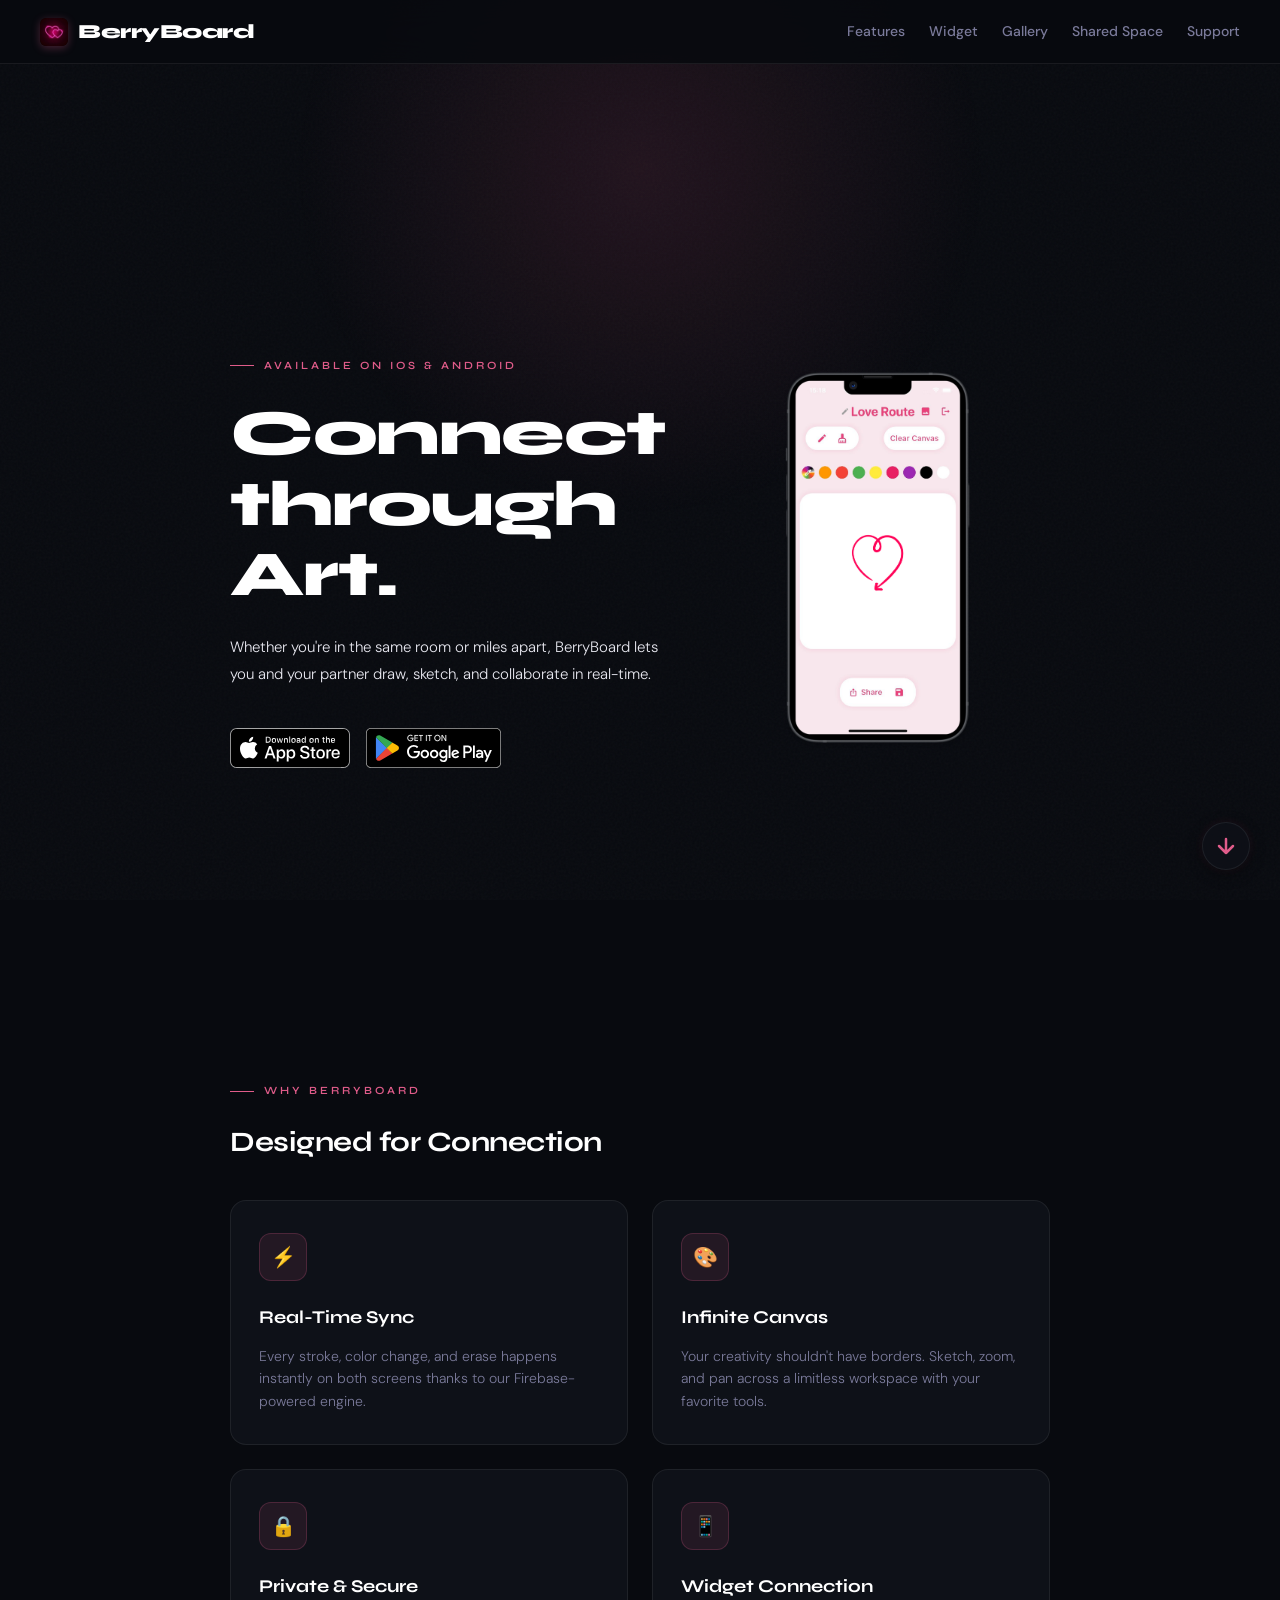
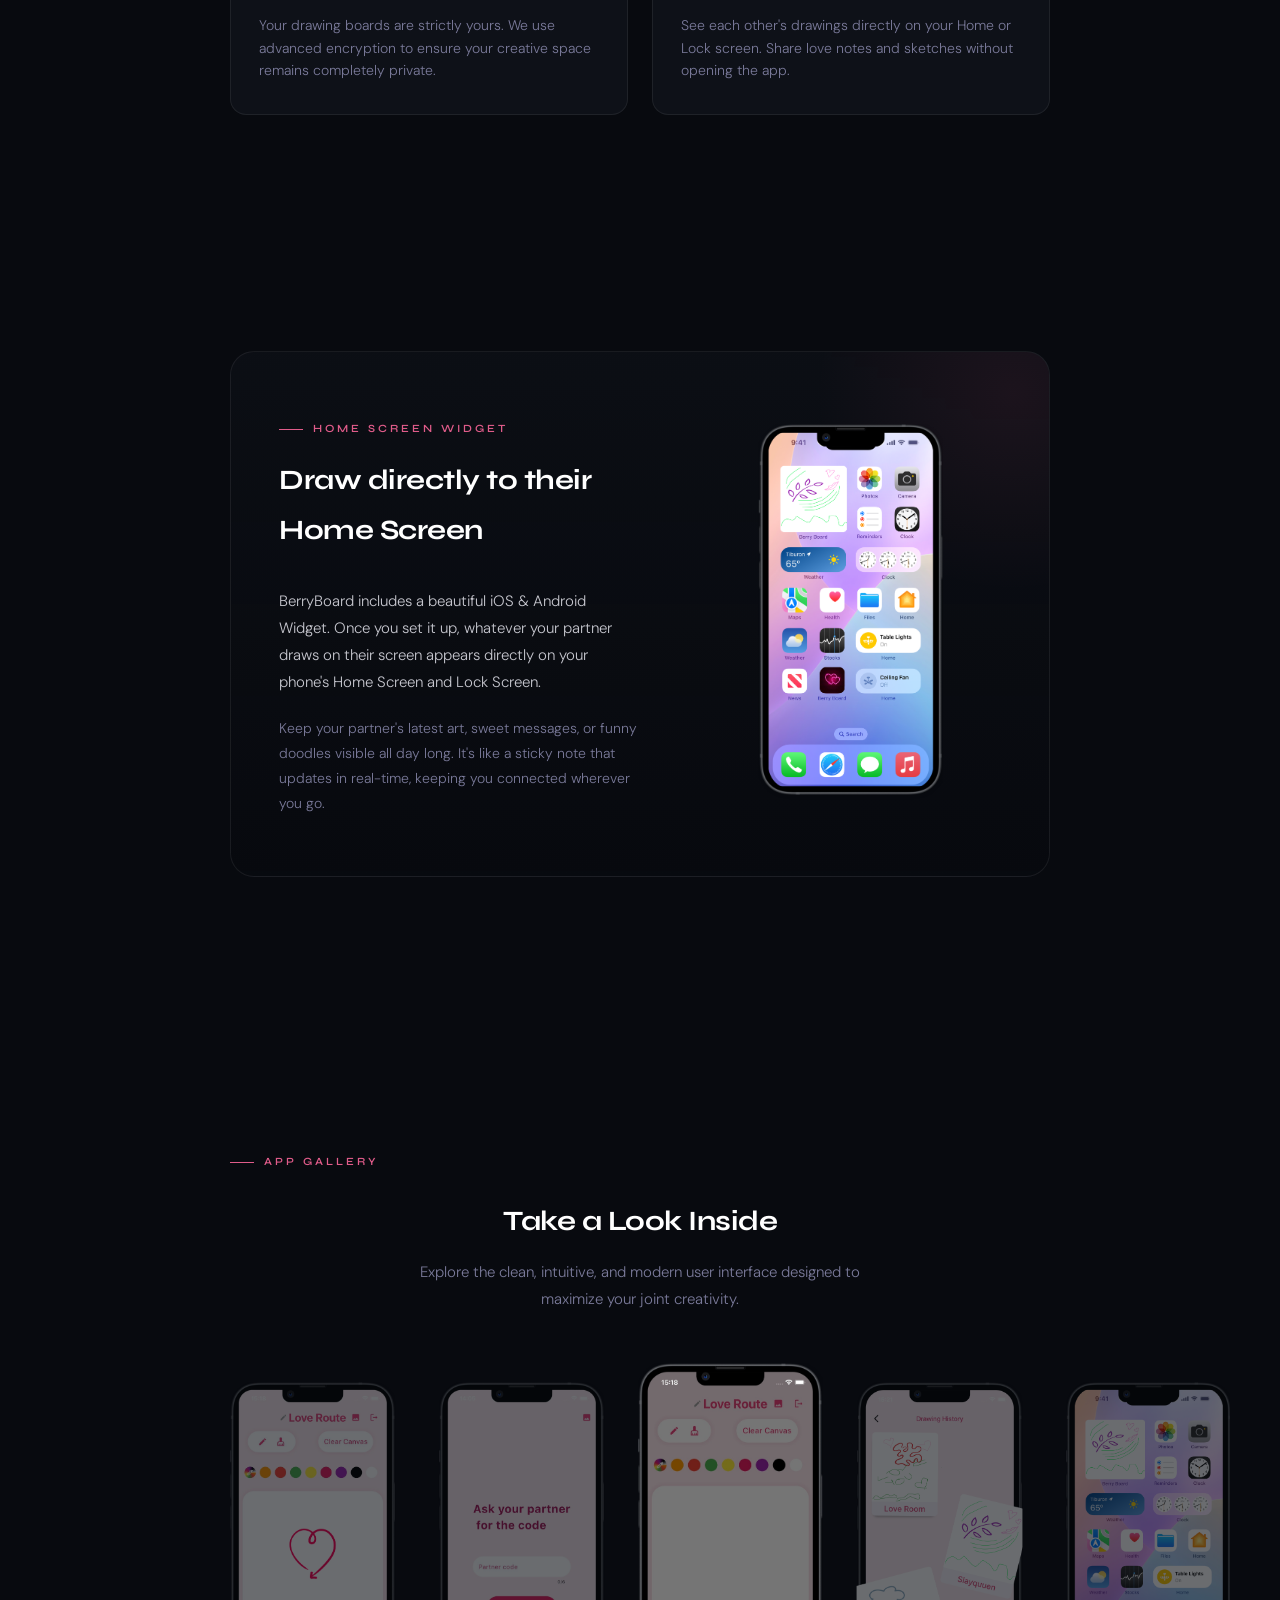
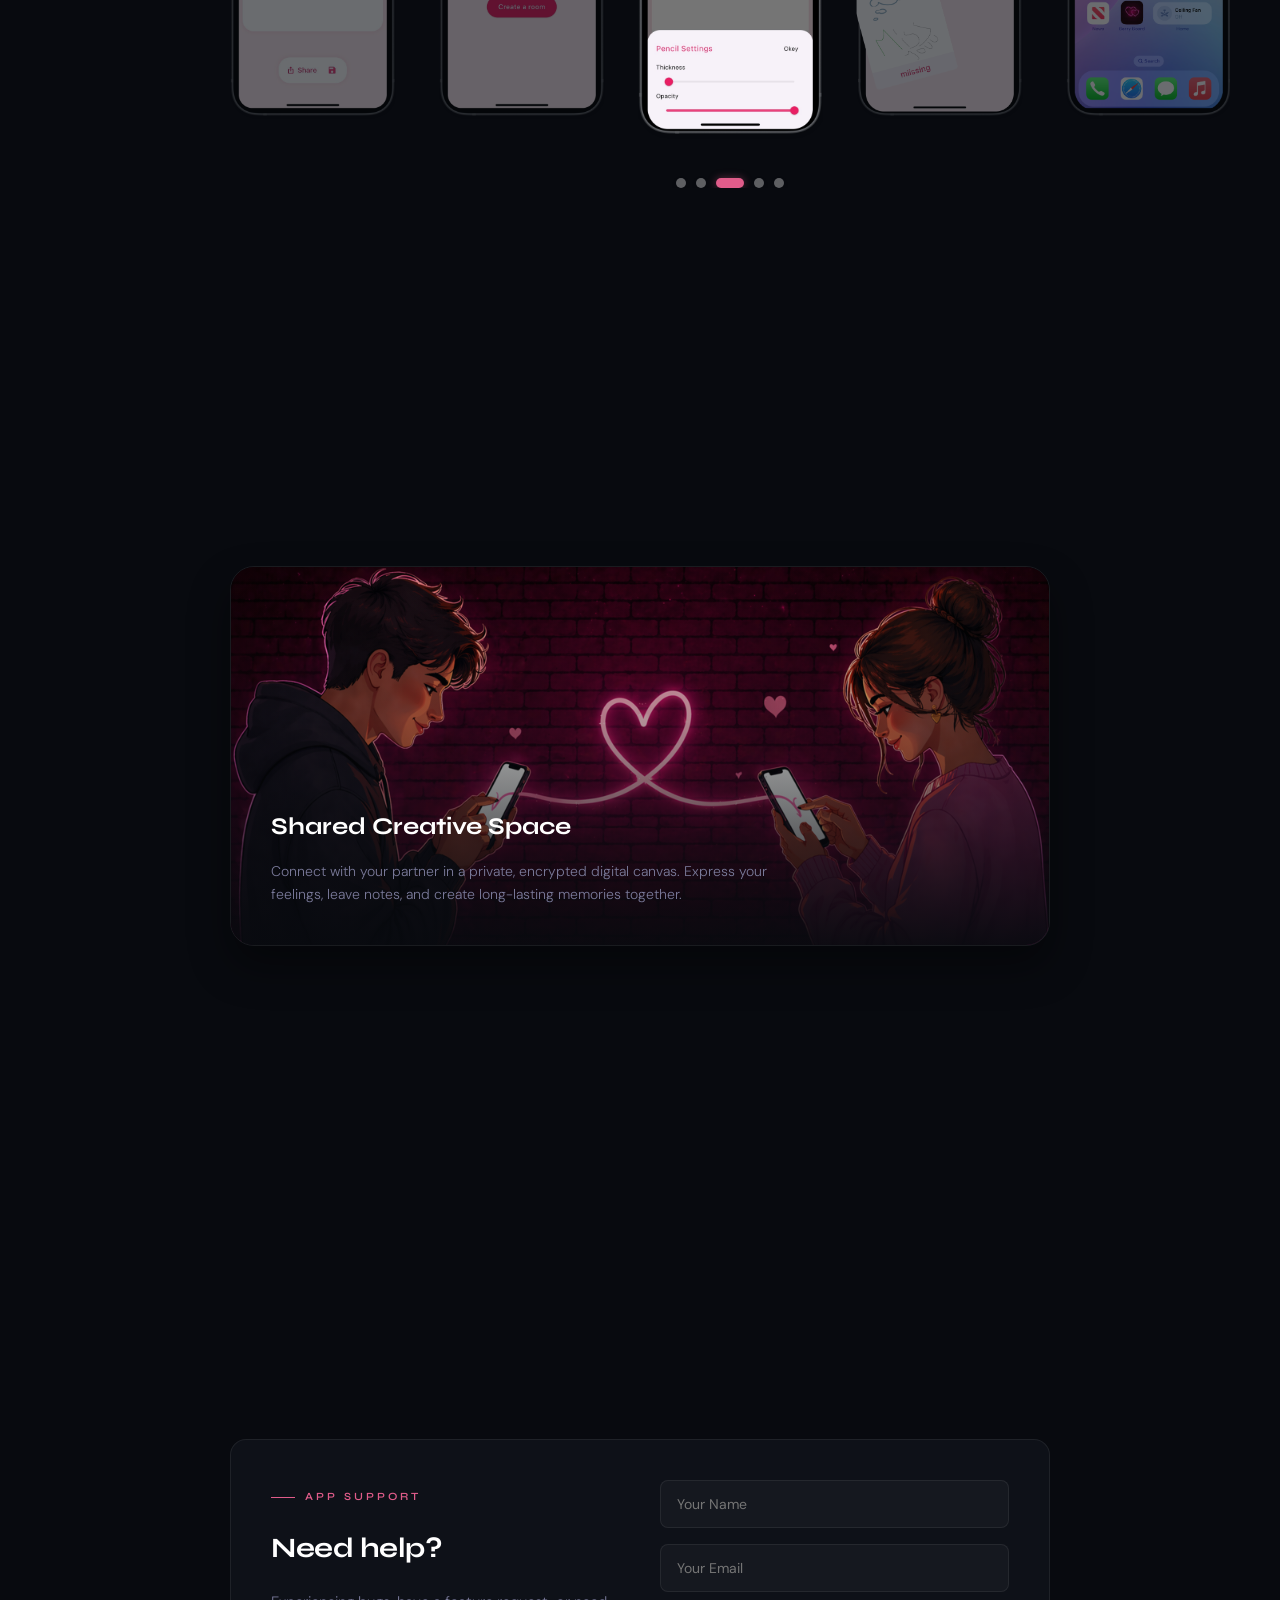
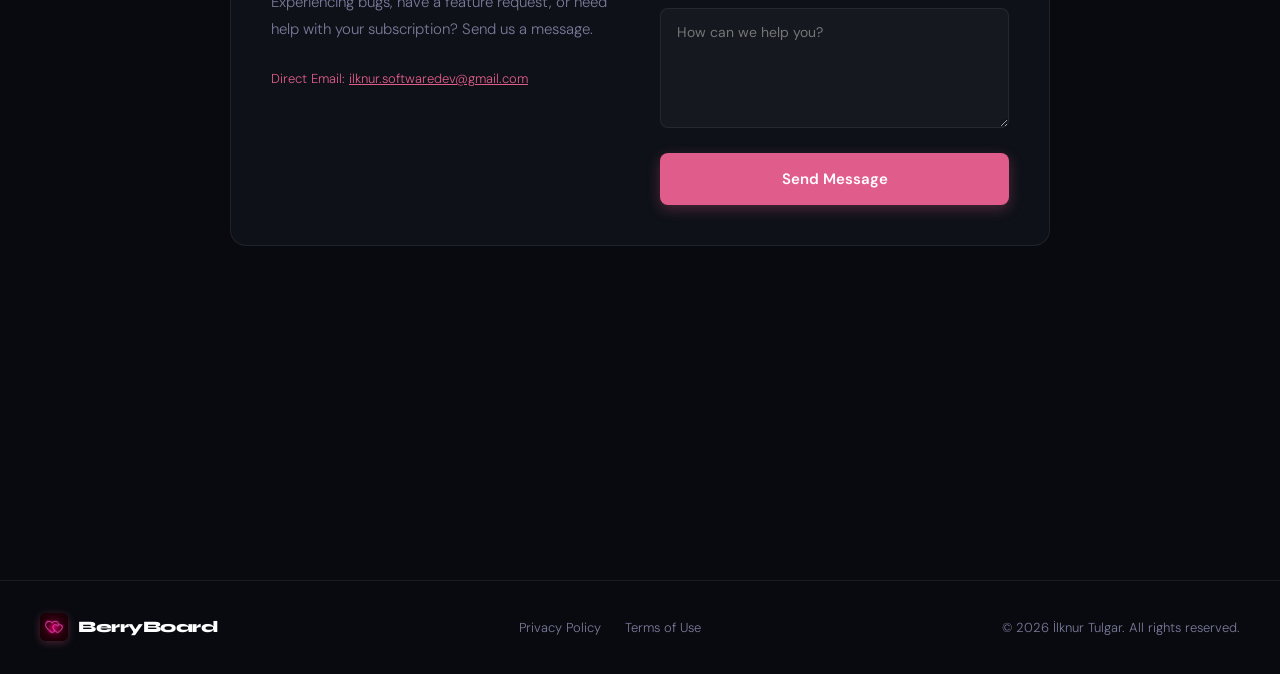
==== index.html @ a1af15af "feat: add store badges and screen previews to landing pages and index" ====
<!doctype html>
<html lang="en">
  <head>
    <meta charset="UTF-8" />
    <meta name="viewport" content="width=device-width, initial-scale=1.0" />
    <title>BerryBoard – Real-Time Collaborative Drawing</title>
    <meta
      name="description"
      content="Connect with your partner through art. BerryBoard is the real-time drawing app for couples and friends."
    />
    <link
      href="https://fonts.googleapis.com/css2?family=Syne:wght@400;600;700;800&family=DM+Sans:ital,wght@0,300;0,400;0,500;1,300&display=swap"
      rel="stylesheet"
    />
    <style>
      :root {
        --bg: #080a0f;
        --surface: #0e1118;
        --border: rgba(255, 255, 255, 0.07);
        --accent: #e05c8a;
        --accent2: #f4a0be;
        --text: #e8e8f0;
        --muted: #7a7a9a;
        --heading: #ffffff;
      }

      *,
      *::before,
      *::after {
        box-sizing: border-box;
        margin: 0;
        padding: 0;
      }
      html {
        scroll-behavior: smooth;
      }

      body {
        background: var(--bg);
        color: var(--text);
        font-family: "DM Sans", sans-serif;
        font-weight: 300;
        line-height: 1.8;
        font-size: 15px;
        min-height: 100vh;
        overflow-x: hidden;
      }

      /* Arka plan dokusu ve ışık - Senin tasarımından birebir alındı */
      body::before {
        content: "";
        position: fixed;
        inset: 0;
        background-image: url("data:image/svg+xml,%3Csvg viewBox='0 0 512 512' xmlns='http://www.w3.org/2000/svg'%3E%3Cfilter id='n'%3E%3CfeTurbulence type='fractalNoise' baseFrequency='0.75' numOctaves='4' stitchTiles='stitch'/%3E%3C/filter%3E%3Crect width='100%25' height='100%25' filter='url(%23n)' opacity='0.03'/%3E%3C/svg%3E");
        pointer-events: none;
        z-index: 0;
      }

      body::after {
        content: "";
        position: fixed;
        top: -20%;
        left: 50%;
        transform: translateX(-50%);
        width: 700px;
        height: 700px;
        background: radial-gradient(
          circle,
          rgba(224, 92, 138, 0.12) 0%,
          transparent 70%
        );
        pointer-events: none;
        z-index: 0;
      }

      header {
        position: sticky;
        top: 0;
        z-index: 100;
        background: rgba(8, 10, 15, 0.85);
        backdrop-filter: blur(20px);
        border-bottom: 1px solid var(--border);
        padding: 0 40px;
        display: flex;
        align-items: center;
        justify-content: space-between;
        height: 64px;
      }

      .logo {
        font-family: "Syne", sans-serif;
        font-weight: 800;
        font-size: 20px;
        color: var(--heading);
        letter-spacing: -0.5px;
        text-decoration: none;
      }

      nav {
        display: flex;
        gap: 24px;
      }

      nav a {
        color: var(--muted);
        text-decoration: none;
        font-size: 14px;
        font-weight: 500;
        border: none;
        transition: color 0.2s;
      }

      nav a:hover {
        color: var(--heading);
      }

      main {
        position: relative;
        z-index: 1;
        max-width: 900px;
        margin: 0 auto;
        padding: 80px 40px 120px;
      }

      .page-label {
        font-family: "Syne", sans-serif;
        font-size: 11px;
        font-weight: 600;
        letter-spacing: 3px;
        text-transform: uppercase;
        color: var(--accent);
        margin-bottom: 16px;
        display: inline-flex;
        align-items: center;
        gap: 10px;
      }

      .page-label::before {
        content: "";
        width: 24px;
        height: 1px;
        background: var(--accent);
      }

      /* Hero Section */
      h1 {
        font-family: "Syne", sans-serif;
        font-size: clamp(40px, 6vw, 64px);
        font-weight: 800;
        color: var(--heading);
        line-height: 1.1;
        letter-spacing: -1.5px;
        margin-bottom: 24px;
      }

      .btn {
        display: inline-flex;
        align-items: center;
        justify-content: center;
        padding: 16px 32px;
        border-radius: 8px;
        font-family: "DM Sans", sans-serif;
        font-weight: 600;
        font-size: 15px;
        text-decoration: none;
        transition: all 0.2s;
        border: none;
        cursor: pointer;
      }

      .btn-primary {
        background: var(--accent);
        color: #fff;
        box-shadow: 0 4px 14px rgba(224, 92, 138, 0.3);
      }

      .btn-primary:hover {
        background: #f06a9a;
        transform: translateY(-2px);
        box-shadow: 0 6px 20px rgba(224, 92, 138, 0.4);
      }

      .btn-secondary {
        background: rgba(255, 255, 255, 0.07);
        color: var(--text);
        border: 1px solid var(--border);
      }

      .btn-secondary:hover {
        background: rgba(255, 255, 255, 0.1);
        border-color: var(--accent);
        transform: translateY(-2px);
      }

      .btn-store {
        padding: 0;
        background: none;
        box-shadow: none;
        transition: transform 0.2s;
      }

      .btn-store:hover {
        transform: translateY(-4px);
      }

      .app-buttons {
        display: flex;
        gap: 16px;
        justify-content: center;
        flex-wrap: wrap;
      }

      /* Features Grid */
      .section {
        min-height: calc(100vh - 64px);
        display: flex;
        flex-direction: column;
        justify-content: center;
        scroll-margin-top: 64px;
        box-sizing: border-box;
        padding: 40px 0;
      }

      h2 {
        font-family: "Syne", sans-serif;
        font-size: 28px;
        font-weight: 700;
        color: var(--heading);
        margin-bottom: 32px;
        letter-spacing: -0.5px;
      }

      .grid {
        display: grid;
        grid-template-columns: repeat(auto-fit, minmax(260px, 1fr));
        gap: 24px;
      }

      .card {
        background: var(--surface);
        border: 1px solid var(--border);
        border-radius: 16px;
        padding: 32px 28px;
        transition: border-color 0.3s;
      }

      .card:hover {
        border-color: rgba(224, 92, 138, 0.3);
      }

      .card-icon {
        width: 48px;
        height: 48px;
        background: rgba(224, 92, 138, 0.1);
        border: 1px solid rgba(224, 92, 138, 0.22);
        border-radius: 12px;
        display: flex;
        align-items: center;
        justify-content: center;
        font-size: 20px;
        margin-bottom: 20px;
        color: var(--accent2);
      }

      .card h3 {
        font-family: "Syne", sans-serif;
        font-size: 18px;
        color: var(--heading);
        margin-bottom: 12px;
      }

      .card p {
        color: var(--muted);
        font-size: 14px;
        line-height: 1.6;
      }

      /* Contact Form */
      .contact-wrap {
        background: var(--surface);
        border: 1px solid var(--border);
        border-radius: 16px;
        padding: 40px;
        display: grid;
        grid-template-columns: 1fr 1fr;
        gap: 40px;
      }

      .contact-text h2 {
        margin-bottom: 16px;
      }

      .contact-text p {
        color: var(--muted);
        margin-bottom: 24px;
      }

      .form-group {
        margin-bottom: 16px;
      }

      input,
      textarea {
        width: 100%;
        background: rgba(255, 255, 255, 0.03);
        border: 1px solid var(--border);
        border-radius: 8px;
        padding: 14px 16px;
        color: var(--heading);
        font-family: inherit;
        font-size: 14px;
        outline: none;
        transition: all 0.2s;
      }

      input:focus,
      textarea:focus {
        border-color: var(--accent);
        background: rgba(224, 92, 138, 0.03);
      }

      textarea {
        min-height: 120px;
        resize: vertical;
      }

      footer {
        position: relative;
        z-index: 1;
        border-top: 1px solid var(--border);
        padding: 32px 40px;
        display: flex;
        align-items: center;
        justify-content: space-between;
        font-size: 13px;
        color: var(--muted);
      }

      footer .logo {
        font-size: 16px;
      }

      .footer-links {
        display: flex;
        gap: 24px;
      }

      .footer-links a {
        color: var(--muted);
        text-decoration: none;
        transition: color 0.2s;
        border: none;
      }

      .footer-links a:hover {
        color: var(--heading);
      }

      @media (max-width: 768px) {
        .contact-wrap {
          grid-template-columns: 1fr;
          padding: 32px 24px;
        }
      }

      @media (max-width: 600px) {
        header {
          padding: 0 20px;
        }
        main {
          padding: 48px 24px 80px;
        }
        h1 {
          font-size: 36px;
        }
        .app-buttons {
          flex-direction: column;
          gap: 12px;
        }
        .btn {
          width: 100%;
        }
        footer {
          padding: 24px 20px;
          flex-direction: column;
          gap: 16px;
          text-align: center;
        }
      }

      .logo-img {
        width: 28px;
        height: 28px;
        border-radius: 6px;
        object-fit: cover;
        box-shadow: 0 2px 8px rgba(224, 92, 138, 0.3);
      }
      .logo {
        display: flex;
        align-items: center;
        gap: 10px;
      }

      .hero {
        display: grid;
        grid-template-columns: 1.2fr 1fr;
        gap: 40px;
        align-items: center;
        padding: 40px 0;
        text-align: left;
        scroll-margin-top: 64px;
        min-height: calc(100vh - 64px);
        box-sizing: border-box;
      }
      .hero-content {
        display: flex;
        flex-direction: column;
        align-items: flex-start;
      }
      .hero .page-label {
        justify-content: flex-start;
        margin-bottom: 24px;
      }
      .hero .page-label::before {
        content: "";
        width: 24px;
        height: 1px;
        background: var(--accent);
      }
      .hero h1 {
        margin-bottom: 24px;
      }
      .hero p {
        margin-bottom: 40px;
      }
      .hero-visual {
        display: flex;
        justify-content: center;
        align-items: center;
        position: relative;
      }

      .phone-mockup {
        position: relative;
        width: 185px;
        height: 380px;
        background: transparent;
        border: none;
        border-radius: 0;
        box-shadow: none;
        overflow: hidden;
        margin: 0 auto;
        transform-style: preserve-3d;
        perspective: 1000px;
        transition: transform 0.5s ease;
      }

      .phone-mockup::after {
        display: none;
      }
      .phone-screen {
        width: 100%;
        height: 100%;
        background: transparent;
        overflow: hidden;
        position: relative;
      }
      .phone-screen img {
        width: 100%;
        height: 100%;
        object-fit: cover;
        display: block;
      }

      .float-animation {
        animation: float 6s ease-in-out infinite;
      }
      @keyframes float {
        0% {
          transform: translateY(0px) rotate(0deg);
        }
        50% {
          transform: translateY(-12px) rotate(0.5deg);
        }
        100% {
          transform: translateY(0px) rotate(0deg);
        }
      }

      .widget-section {
        display: flex;
        align-items: center;
        gap: 60px;
        margin-bottom: 40px;
        padding: 60px 48px;
        background: linear-gradient(180deg, rgba(14, 17, 24, 0.6) 0%, rgba(8, 10, 15, 0.4) 100%);
        border: 1px solid var(--border);
        border-radius: 24px;
        position: relative;
        overflow: hidden;
      }
      .widget-section::before {
        content: "";
        position: absolute;
        top: -30%;
        right: -20%;
        width: 400px;
        height: 400px;
        background: radial-gradient(circle, rgba(224, 92, 138, 0.08) 0%, transparent 70%);
        pointer-events: none;
      }
      .widget-content {
        flex: 1.2;
      }
      .widget-visual {
        flex: 1;
        display: flex;
        justify-content: center;
        align-items: center;
      }
      .widget-simulator {
        background: #11141d;
        border-radius: 28px;
        padding: 20px;
        width: 280px;
        box-shadow: 0 20px 40px rgba(0, 0, 0, 0.6);
        border: 4px solid #1a1e2b;
        text-align: center;
      }
      .widget-title {
        font-size: 11px;
        text-transform: uppercase;
        color: var(--muted);
        margin-bottom: 12px;
        letter-spacing: 1px;
      }
      .widget-frame {
        aspect-ratio: 1;
        background: #1a1e2b;
        border-radius: 20px;
        overflow: hidden;
        border: 2px solid var(--accent);
        box-shadow: 0 0 15px rgba(224, 92, 138, 0.2);
      }
      .widget-frame img {
        width: 100%;
        height: 100%;
        object-fit: cover;
        object-position: top;
      }

      .gallery-section {
        text-align: center;
        margin-bottom: 100px;
      }
      .gallery-section h2 {
        margin-top: 8px;
        margin-bottom: 12px;
      }
      .gallery-section p {
        margin-bottom: 20px !important;
      }
      .carousel-container {
        position: relative;
        max-width: 1000px;
        margin: 20px auto 0;
        overflow: hidden;
      }
      .carousel-track-wrapper {
        overflow-x: auto;
        scroll-snap-type: x mandatory;
        scrollbar-width: none;
        -ms-overflow-style: none;
        display: flex;
        gap: 24px;
        padding: 10px 0 20px;
      }
      .carousel-track-wrapper::-webkit-scrollbar {
        display: none;
      }
      .carousel-spacer {
        flex: 0 0 calc(50% - 92.5px);
        pointer-events: none;
      }
      .carousel-slide {
        flex: 0 0 185px;
        scroll-snap-align: center;
        transition: transform 0.4s ease, opacity 0.4s ease;
        opacity: 0.4;
        transform: scale(0.9);
        cursor: pointer;
      }
      .carousel-slide.active {
        opacity: 1;
        transform: scale(1);
      }
      .carousel-dots {
        display: flex;
        justify-content: center;
        gap: 10px;
        margin-top: 15px;
      }
      .carousel-dot {
        width: 10px;
        height: 10px;
        border-radius: 50%;
        background: rgba(255, 255, 255, 0.35);
        cursor: pointer;
        transition: all 0.3s ease;
        border: none;
        box-shadow: 0 2px 4px rgba(0,0,0,0.2);
      }
      .carousel-dot.active {
        background: var(--accent);
        width: 28px;
        border-radius: 5px;
        box-shadow: 0 0 8px rgba(224, 92, 138, 0.4);
      }

      .feature-banner {
        position: relative;
        height: 380px;
        border-radius: 24px;
        overflow: hidden;
        margin-bottom: 100px;
        border: 1px solid var(--border);
        box-shadow: 0 20px 40px rgba(0, 0, 0, 0.4);
      }
      .feature-banner img {
        width: 100%;
        height: 100%;
        object-fit: cover;
      }
      .feature-banner-overlay {
        position: absolute;
        inset: 0;
        background: linear-gradient(0deg, rgba(8, 10, 15, 0.95) 0%, rgba(8, 10, 15, 0.3) 60%, rgba(8, 10, 15, 0.1) 100%);
        display: flex;
        flex-direction: column;
        justify-content: flex-end;
        padding: 40px;
        text-align: left;
      }
      .feature-banner-text {
        max-width: 500px;
      }
      .feature-banner-text h3 {
        font-family: "Syne", sans-serif;
        font-size: 24px;
        color: #fff;
        margin-bottom: 12px;
      }
      .feature-banner-text p {
        color: var(--muted);
        font-size: 14px;
        line-height: 1.6;
      }

      @media (max-width: 900px) {
        .hero {
          grid-template-columns: 1fr;
          text-align: center;
          padding: 40px 0 60px;
          gap: 30px;
        }
        .hero-content {
          align-items: center;
        }
        .hero .page-label {
          justify-content: center;
        }
        .hero .page-label::after {
          content: "";
          width: 24px;
          height: 1px;
          background: var(--accent);
        }
      }

      @media (max-width: 768px) {
        .widget-section {
          flex-direction: column;
          padding: 40px 24px;
          text-align: center;
          gap: 30px;
        }
      }

      @media (max-width: 600px) {
        .feature-banner {
          height: 260px;
        }
        .feature-banner-overlay {
          padding: 20px;
        }
      }

      .floating-scroll-btn {
        position: fixed;
        bottom: 30px;
        right: 30px;
        width: 48px;
        height: 48px;
        border-radius: 50%;
        background: rgba(14, 17, 24, 0.8);
        border: 1px solid var(--border);
        color: var(--accent);
        display: flex;
        align-items: center;
        justify-content: center;
        cursor: pointer;
        z-index: 99;
        box-shadow: 0 4px 15px rgba(0, 0, 0, 0.4), 0 0 10px rgba(224, 92, 138, 0.1);
        backdrop-filter: blur(10px);
        transition: all 0.3s cubic-bezier(0.4, 0, 0.2, 1);
      }
      .floating-scroll-btn:hover {
        background: var(--accent);
        color: #fff;
        transform: translateY(-4px);
        box-shadow: 0 6px 20px rgba(224, 92, 138, 0.4);
        border-color: var(--accent);
      }
      .floating-scroll-btn.up svg {
        transform: rotate(180deg);
      }
      .floating-scroll-btn svg {
        transition: transform 0.3s cubic-bezier(0.4, 0, 0.2, 1);
      }
    </style>
  </head>
  <body>
    <header>
      <a class="logo" href="#">
        <img src="assets/images/appicon.jpg" alt="BerryBoard Icon" class="logo-img" />
        BerryBoard
      </a>
      <nav>
        <a href="#features">Features</a>
        <a href="#widget-feature">Widget</a>
        <a href="#gallery">Gallery</a>
        <a href="#shared-space">Shared Space</a>
        <a href="#support">Support</a>
      </nav>
    </header>

    <main>
      <section class="hero">
        <div class="hero-content">
          <div class="page-label">Available on iOS & Android</div>
          <h1>Connect through Art.</h1>
          <p>
            Whether you're in the same room or miles apart, BerryBoard lets you
            and your partner draw, sketch, and collaborate in real-time.
          </p>
          <div class="app-buttons">
            <a
              href="https://apps.apple.com/us/app/berryboard/id6776553412"
              class="btn btn-store"
              target="_blank"
              ><img src="assets/svg/appstore.svg" alt="Download on the App Store" style="height: 40px; width: auto;"/></a
            >
            <a
              href="https://play.google.com/store/apps/details?id=com.ilknur.berry_board"
              class="btn btn-store"
              target="_blank"
              ><img src="assets/svg/googleplay.svg" alt="Get it on Google Play" style="height: 40px; width: auto;"/></a
            >
          </div>
        </div>
        <div class="hero-visual">
          <div class="phone-mockup float-animation">
            <div class="phone-screen">
              <img src="assets/images/screen1.png" alt="BerryBoard App Canvas Screen" />
            </div>
          </div>
        </div>
      </section>

      <section class="section" id="features">
        <div class="page-label">Why BerryBoard</div>
        <h2>Designed for Connection</h2>
        <div class="grid">
          <div class="card">
            <div class="card-icon">⚡️</div>
            <h3>Real-Time Sync</h3>
            <p>
              Every stroke, color change, and erase happens instantly on both
              screens thanks to our Firebase-powered engine.
            </p>
          </div>
          <div class="card">
            <div class="card-icon">🎨</div>
            <h3>Infinite Canvas</h3>
            <p>
              Your creativity shouldn't have borders. Sketch, zoom, and pan
              across a limitless workspace with your favorite tools.
            </p>
          </div>
          <div class="card">
            <div class="card-icon">🔒</div>
            <h3>Private & Secure</h3>
            <p>
              Your drawing boards are strictly yours. We use advanced encryption
              to ensure your creative space remains completely private.
            </p>
          </div>
          <div class="card">
            <div class="card-icon">📱</div>
            <h3>Widget Connection</h3>
            <p>
              See each other's drawings directly on your Home or Lock screen. Share love notes and sketches without opening the app.
            </p>
          </div>
        </div>
      </section>

      <section class="section" id="widget-feature">
        <div class="widget-section">
          <div class="widget-content">
            <div class="page-label">Home Screen Widget</div>
            <h2>Draw directly to their Home Screen</h2>
            <p style="margin-bottom: 20px; color: var(--text); opacity: 0.85;">
              BerryBoard includes a beautiful iOS & Android Widget. Once you set it up, whatever your partner draws on their screen appears directly on your phone's Home Screen and Lock Screen.
            </p>
            <p style="color: var(--muted); font-size: 14px;">
              Keep your partner's latest art, sweet messages, or funny doodles visible all day long. It's like a sticky note that updates in real-time, keeping you connected wherever you go.
            </p>
          </div>
          <div class="widget-visual">
            <div class="phone-mockup">
              <div class="phone-screen">
                <img src="assets/images/screen5.png" alt="BerryBoard Home Widget Preview" />
              </div>
            </div>
          </div>
        </div>
      </section>

      <section class="section gallery-section" id="gallery">
        <div class="page-label">App Gallery</div>
        <h2>Take a Look Inside</h2>
        <p style="color: var(--muted); max-width: 500px; margin: 0 auto 30px;">
          Explore the clean, intuitive, and modern user interface designed to maximize your joint creativity.
        </p>
        
        <div class="carousel-container">
          <div class="carousel-track-wrapper" id="carouselTrack">
            <div class="carousel-spacer"></div>
            <div class="carousel-slide">
              <div class="phone-mockup">
                <div class="phone-screen">
                  <img src="assets/images/screen1.png" alt="App Canvas Screen" />
                </div>
              </div>
            </div>
            <div class="carousel-slide">
              <div class="phone-mockup">
                <div class="phone-screen">
                  <img src="assets/images/screen2.png" alt="Collaborative Drawing Screen" />
                </div>
              </div>
            </div>
            <div class="carousel-slide">
              <div class="phone-mockup">
                <div class="phone-screen">
                  <img src="assets/images/screen3.png" alt="Boards and Gallery Screen" />
                </div>
              </div>
            </div>
            <div class="carousel-slide">
              <div class="phone-mockup">
                <div class="phone-screen">
                  <img src="assets/images/screen4.png" alt="Widget Home Screen View" />
                </div>
              </div>
            </div>
            <div class="carousel-slide">
              <div class="phone-mockup">
                <div class="phone-screen">
                   <img src="assets/images/screen5.png" alt="Lock Screen Widget Preview" />
                </div>
              </div>
            </div>
            <div class="carousel-spacer"></div>
          </div>
          
          <div class="carousel-dots" id="carouselDots"></div>
        </div>
      </section>

      <section class="section" id="shared-space">
        <div class="feature-banner">
          <img src="assets/images/image.png" alt="BerryBoard Promo Banner" />
          <div class="feature-banner-overlay">
            <div class="feature-banner-text">
              <h3>Shared Creative Space</h3>
              <p>
                Connect with your partner in a private, encrypted digital canvas. Express your feelings, leave notes, and create long-lasting memories together.
              </p>
            </div>
          </div>
        </div>
      </section>

      <section class="section" id="support">
        <div class="contact-wrap">
          <div class="contact-text">
            <div class="page-label">App Support</div>
            <h2>Need help?</h2>
            <p>
              Experiencing bugs, have a feature request, or need help with your
              subscription? Send us a message.
            </p>
            <p style="font-size: 13px; color: var(--accent)">
              Direct Email:
              <a
                href="mailto:ilknur.softwaredev@gmail.com"
                style="color: var(--accent); text-decoration: underline"
                >ilknur.softwaredev@gmail.com</a
              >
            </p>
          </div>

          <form id="contactForm">
            <div class="form-group">
              <input type="text" id="name" placeholder="Your Name" required />
            </div>
            <div class="form-group">
              <input
                type="email"
                id="email"
                placeholder="Your Email"
                required
              />
            </div>
            <div class="form-group">
              <textarea
                id="message"
                placeholder="How can we help you?"
                required
              ></textarea>
            </div>
            <button type="submit" class="btn btn-primary" style="width: 100%">
              Send Message
            </button>
          </form>
        </div>
      </section>
    </main>

    <footer>
      <div class="logo">
        <img src="assets/images/appicon.jpg" alt="BerryBoard Icon" class="logo-img" />
        BerryBoard
      </div>
      <div class="footer-links">
        <a href="berryboard-privacy.html">Privacy Policy</a>
        <a href="berryboard-terms.html">Terms of Use</a>
      </div>
      <span>© 2026 İlknur Tulgar. All rights reserved.</span>
    </footer>

    <script>
      const form = document.getElementById("contactForm");
      form.addEventListener("submit", (e) => {
        e.preventDefault();
        const name = document.getElementById("name").value;
        const email = document.getElementById("email").value;
        const message = document.getElementById("message").value;

        const targetEmail = "ilknur.softwaredev@gmail.com";
        const subject = encodeURIComponent(
          `BerryBoard Support Request from ${name}`,
        );
        const body = encodeURIComponent(
          `${message}\n\n---\nUser Email: ${email}`,
        );

        window.location.href = `mailto:${targetEmail}?subject=${subject}&body=${body}`;
      });

      document.addEventListener("DOMContentLoaded", () => {
        const track = document.getElementById('carouselTrack');
        if (!track) return;
        const slides = Array.from(track.querySelectorAll('.carousel-slide'));
        const dotsContainer = document.getElementById('carouselDots');
        
        const middleIndex = Math.floor(slides.length / 2);
        let activeIndex = middleIndex;
        let autoSlideInterval;
        
        slides.forEach((_, idx) => {
          const dot = document.createElement('button');
          dot.classList.add('carousel-dot');
          if (idx === middleIndex) dot.classList.add('active');
          dot.addEventListener('click', () => {
            scrollToSlide(idx);
            resetAutoSlide();
          });
          dotsContainer.appendChild(dot);
        });
        
        const dots = Array.from(dotsContainer.children);
        
        let isProgrammaticScroll = false;

        const scrollToSlide = (index, behavior = 'smooth') => {
          activeIndex = index;
          const slideWidth = slides[0].getBoundingClientRect().width;
          const gap = 24;
          const leftOffset = index * (slideWidth + gap);
          
          isProgrammaticScroll = true;
          track.style.scrollSnapType = 'none';
          
          track.scrollTo({
            left: leftOffset,
            behavior: behavior
          });
          
          setTimeout(() => {
            track.style.scrollSnapType = 'x mandatory';
            isProgrammaticScroll = false;
          }, 350);
        };
        
        track.addEventListener('scroll', () => {
          const scrollPos = track.scrollLeft;
          const slideWidth = slides[0].getBoundingClientRect().width;
          const gap = 24;
          const currentActive = Math.round(scrollPos / (slideWidth + gap));
          
          if (currentActive >= 0 && currentActive < slides.length) {
            activeIndex = currentActive;
          }
          
          slides.forEach((slide, idx) => {
            if (idx === activeIndex) {
              slide.classList.add('active');
              if (dots[idx]) dots[idx].classList.add('active');
            } else {
              slide.classList.remove('active');
              if (dots[idx]) dots[idx].classList.remove('active');
            }
          });
          
          if (!isProgrammaticScroll) {
            resetAutoSlide();
          }
        });
        
        slides.forEach((slide, idx) => {
          slide.addEventListener('click', () => {
            scrollToSlide(idx);
            resetAutoSlide();
          });
        });

        slides[middleIndex].classList.add('active');
        scrollToSlide(middleIndex, 'auto');

        const startAutoSlide = () => {
          stopAutoSlide();
          autoSlideInterval = setInterval(() => {
            const nextIndex = (activeIndex + 1) % slides.length;
            scrollToSlide(nextIndex);
          }, 3000);
        };

        const stopAutoSlide = () => {
          if (autoSlideInterval) {
            clearInterval(autoSlideInterval);
          }
        };

        const resetAutoSlide = () => {
          stopAutoSlide();
          startAutoSlide();
        };

        startAutoSlide();

        track.addEventListener('mouseenter', stopAutoSlide);
        track.addEventListener('mouseleave', startAutoSlide);
        track.addEventListener('touchstart', stopAutoSlide, { passive: true });
        track.addEventListener('touchend', startAutoSlide);
      });

      document.addEventListener("DOMContentLoaded", () => {
        const scrollBtn = document.getElementById("floatingScrollBtn");
        if (!scrollBtn) return;

        const sections = [
          document.querySelector(".hero"),
          document.getElementById("features"),
          document.getElementById("widget-feature"),
          document.getElementById("gallery"),
          document.getElementById("shared-space"),
          document.getElementById("support")
        ].filter(Boolean);

        const updateScrollBtn = () => {
          const scrollPos = window.scrollY + window.innerHeight;
          const totalHeight = document.documentElement.scrollHeight;
          
          if (totalHeight - scrollPos < 50) {
            scrollBtn.classList.add("up");
          } else {
            scrollBtn.classList.remove("up");
          }
        };

        window.addEventListener("scroll", updateScrollBtn);
        updateScrollBtn();

        scrollBtn.addEventListener("click", () => {
          const scrollPos = window.scrollY;
          const totalHeight = document.documentElement.scrollHeight;
          const scrollBottom = scrollPos + window.innerHeight;

          if (totalHeight - scrollBottom < 50) {
            window.scrollTo({
              top: 0,
              behavior: "smooth"
            });
            return;
          }

          const headerOffset = 64;
          let targetSection = null;
          
          for (const section of sections) {
            const rect = section.getBoundingClientRect();
            const elementTop = rect.top + scrollPos;
            if (elementTop > scrollPos + headerOffset + 10) {
              targetSection = section;
              break;
            }
          }

          if (targetSection) {
            const rect = targetSection.getBoundingClientRect();
            const topOffset = rect.top + window.pageYOffset - headerOffset;
            window.scrollTo({
              top: topOffset,
              behavior: "smooth"
            });
          } else {
            window.scrollTo({
              top: totalHeight,
              behavior: "smooth"
            });
          }
        });
      });
    </script>
    <button id="floatingScrollBtn" class="floating-scroll-btn" aria-label="Scroll page">
      <svg width="24" height="24" viewBox="0 0 24 24" fill="none" stroke="currentColor" stroke-width="2.5" stroke-linecap="round" stroke-linejoin="round">
        <path d="M12 5v14M19 12l-7 7-7-7"/>
      </svg>
    </button>
  </body>
</html>
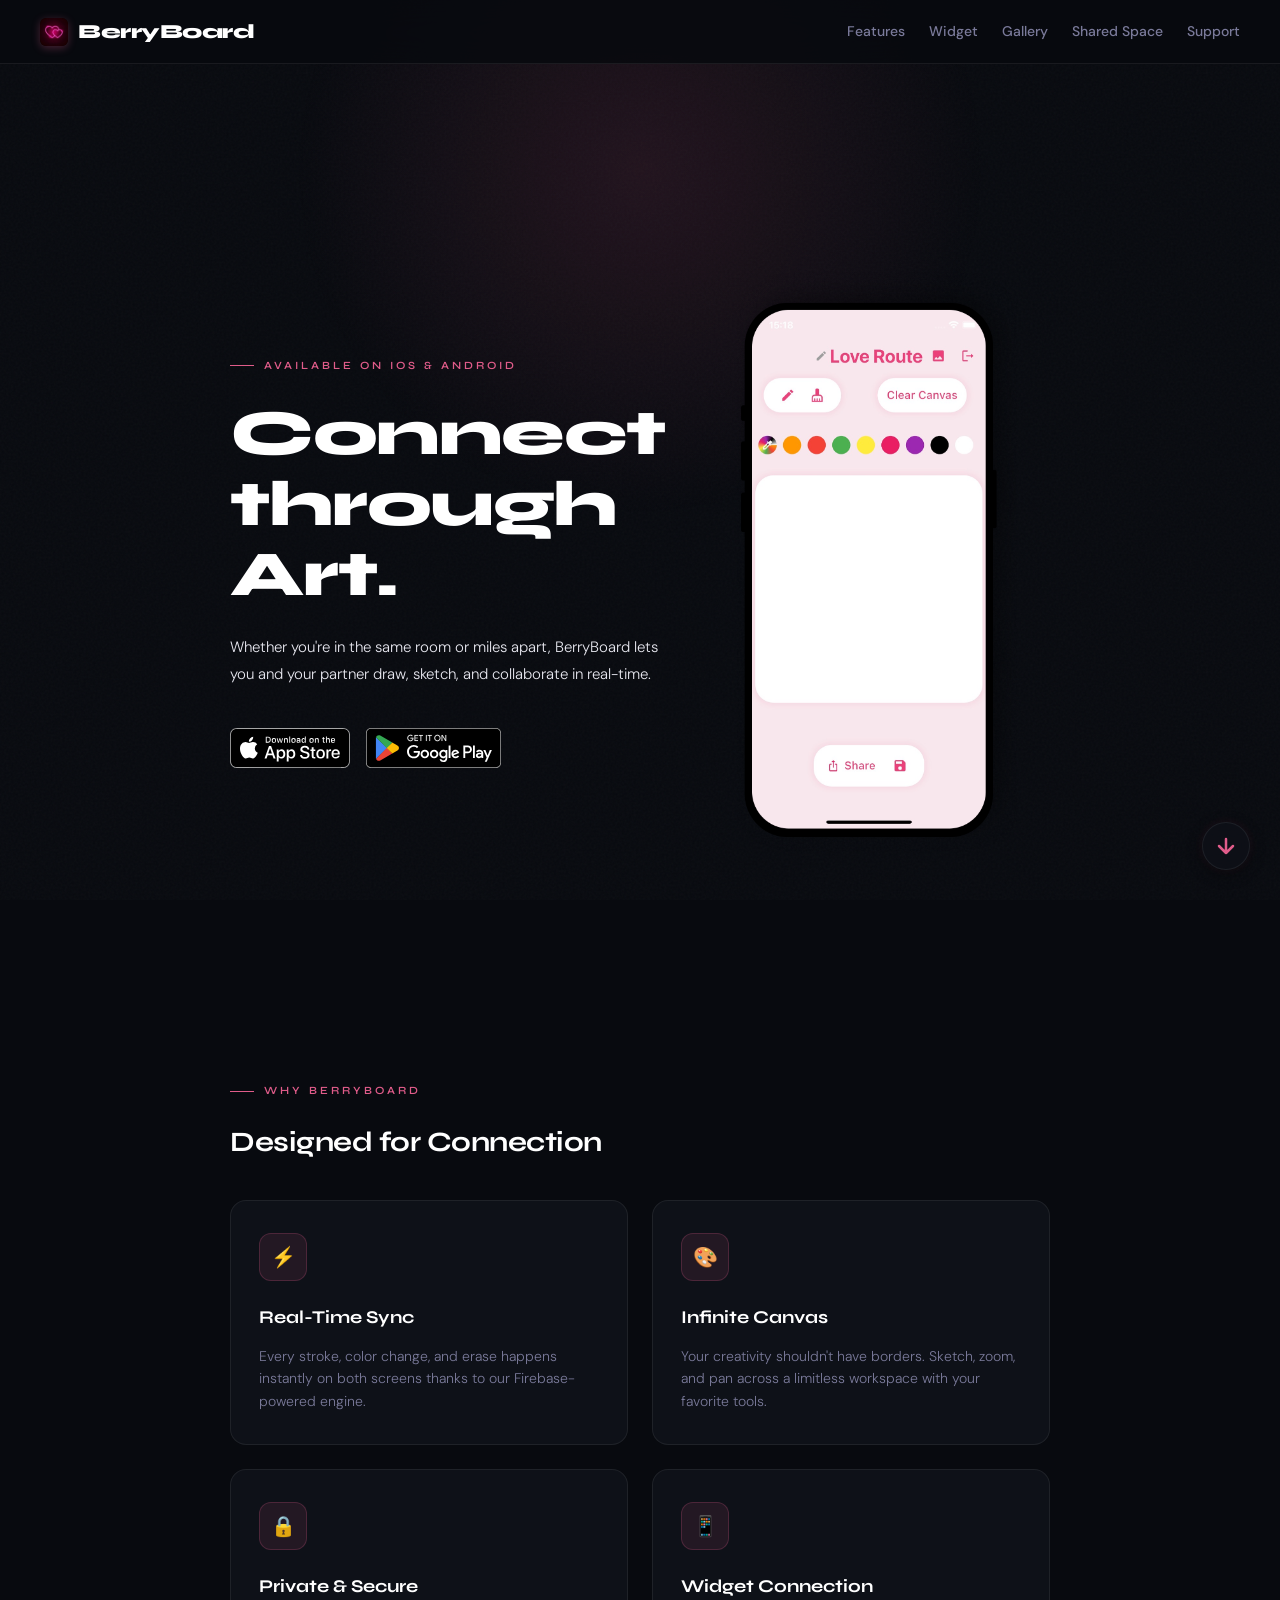
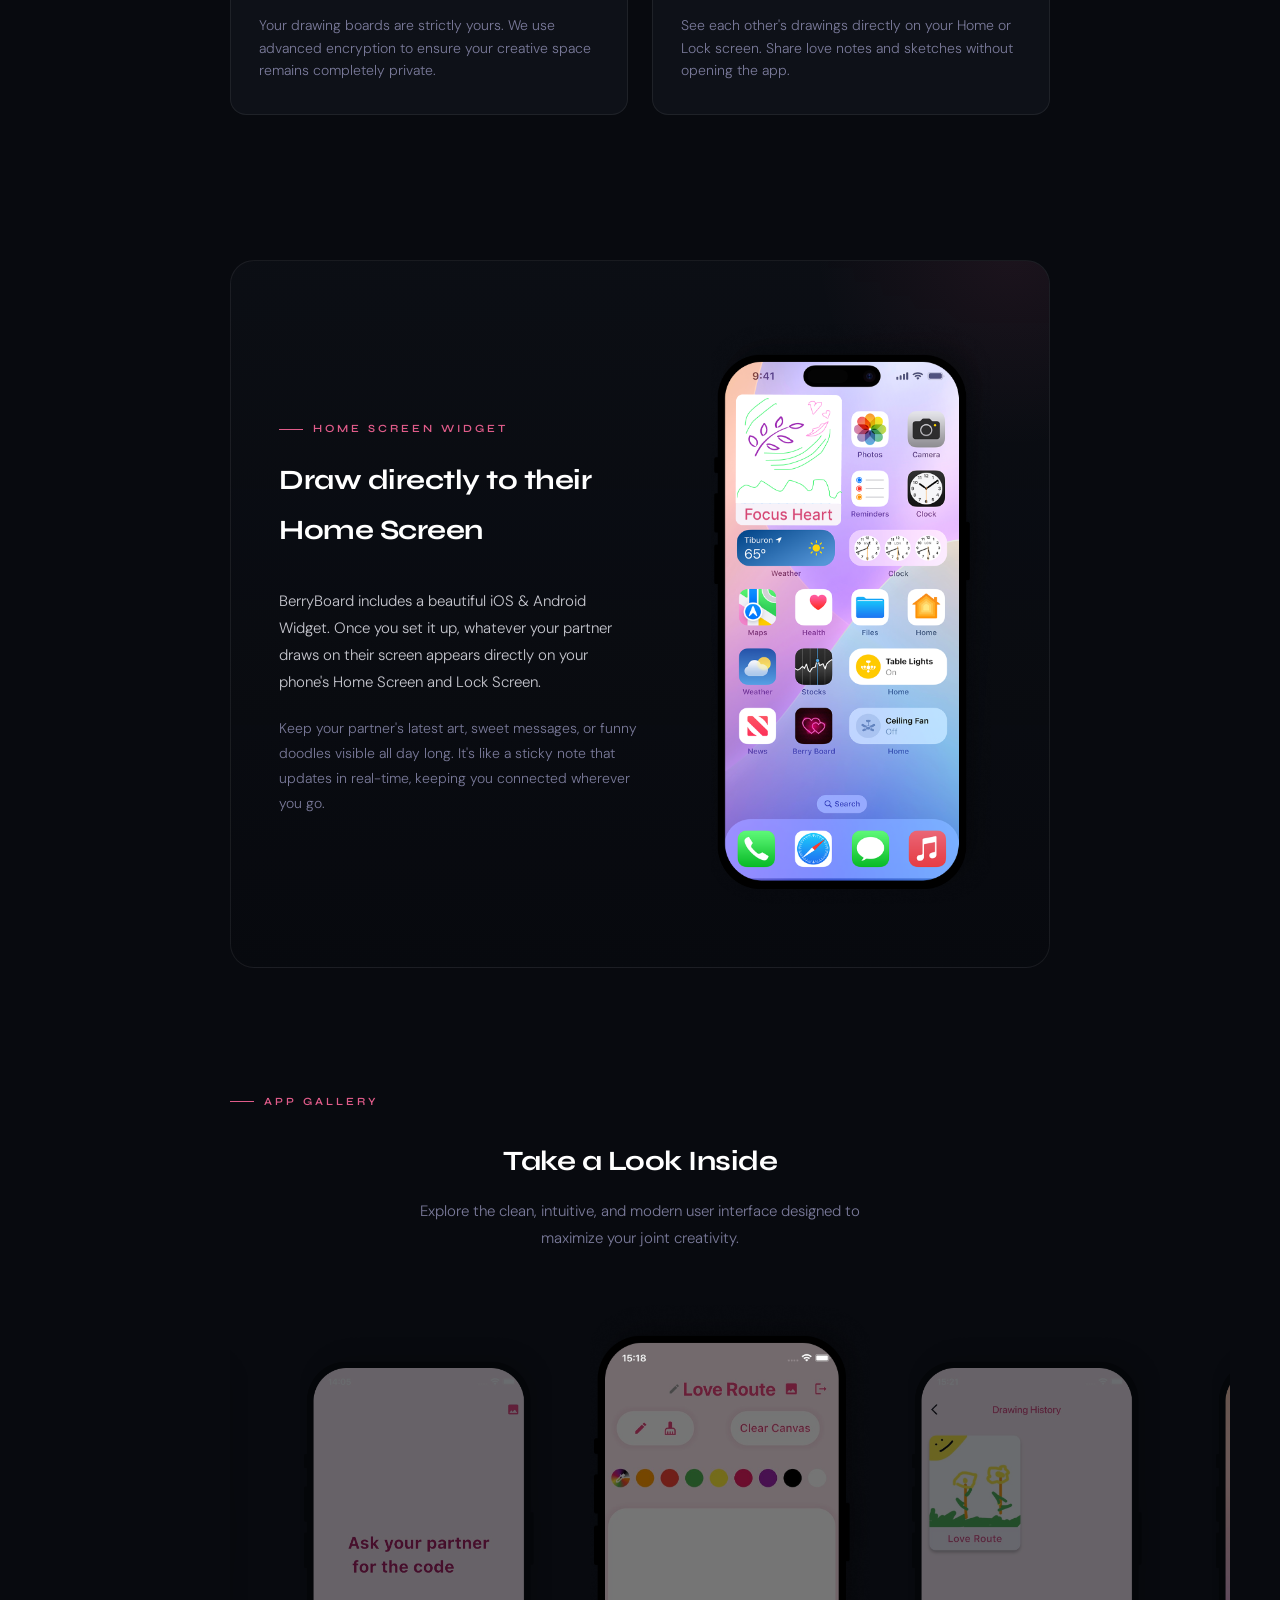
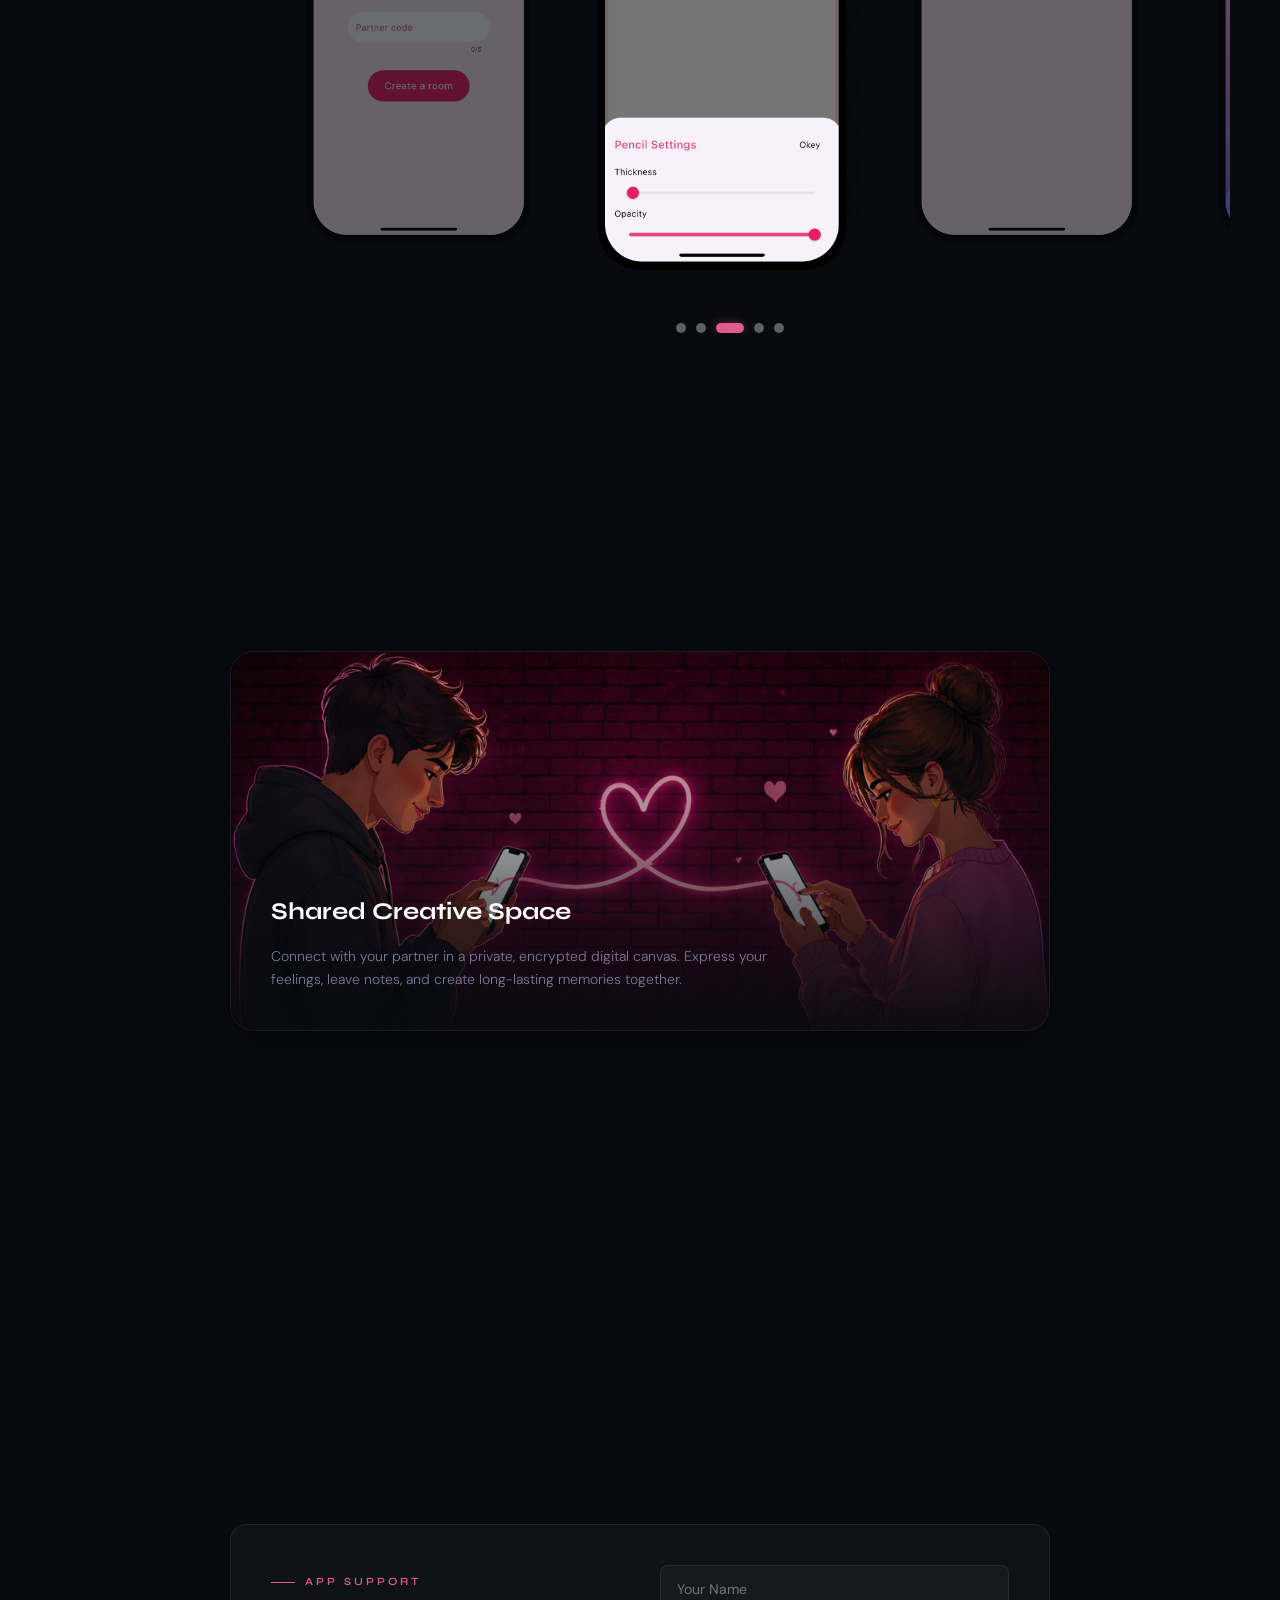
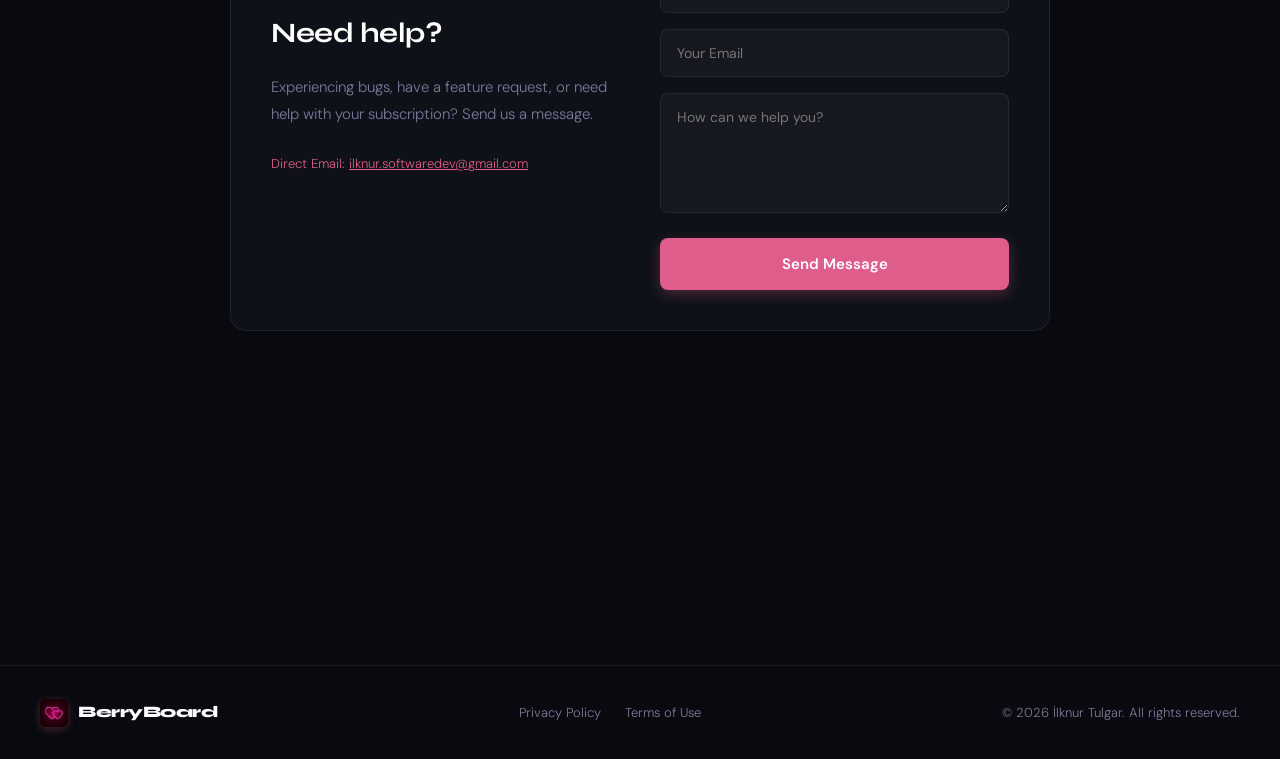
==== commit 5c650a80: "style: update landing page UI structure and styling" ====
--- a/index.html
+++ b/index.html
@@ -1,1164 +1,1196 @@
 <!doctype html>
 <html lang="en">
-  <head>
-    <meta charset="UTF-8" />
-    <meta name="viewport" content="width=device-width, initial-scale=1.0" />
-    <title>BerryBoard – Real-Time Collaborative Drawing</title>
-    <meta
-      name="description"
-      content="Connect with your partner through art. BerryBoard is the real-time drawing app for couples and friends."
-    />
-    <link
-      href="https://fonts.googleapis.com/css2?family=Syne:wght@400;600;700;800&family=DM+Sans:ital,wght@0,300;0,400;0,500;1,300&display=swap"
-      rel="stylesheet"
-    />
-    <style>
-      :root {
-        --bg: #080a0f;
-        --surface: #0e1118;
-        --border: rgba(255, 255, 255, 0.07);
-        --accent: #e05c8a;
-        --accent2: #f4a0be;
-        --text: #e8e8f0;
-        --muted: #7a7a9a;
-        --heading: #ffffff;
-      }
-
-      *,
-      *::before,
-      *::after {
-        box-sizing: border-box;
-        margin: 0;
-        padding: 0;
-      }
-      html {
-        scroll-behavior: smooth;
-      }
-
-      body {
-        background: var(--bg);
-        color: var(--text);
-        font-family: "DM Sans", sans-serif;
-        font-weight: 300;
-        line-height: 1.8;
-        font-size: 15px;
-        min-height: 100vh;
-        overflow-x: hidden;
-      }
-
-      /* Arka plan dokusu ve ışık - Senin tasarımından birebir alındı */
-      body::before {
-        content: "";
-        position: fixed;
-        inset: 0;
-        background-image: url("data:image/svg+xml,%3Csvg viewBox='0 0 512 512' xmlns='http://www.w3.org/2000/svg'%3E%3Cfilter id='n'%3E%3CfeTurbulence type='fractalNoise' baseFrequency='0.75' numOctaves='4' stitchTiles='stitch'/%3E%3C/filter%3E%3Crect width='100%25' height='100%25' filter='url(%23n)' opacity='0.03'/%3E%3C/svg%3E");
-        pointer-events: none;
-        z-index: 0;
-      }
-
-      body::after {
-        content: "";
-        position: fixed;
-        top: -20%;
-        left: 50%;
-        transform: translateX(-50%);
-        width: 700px;
-        height: 700px;
-        background: radial-gradient(
-          circle,
+
+<head>
+  <meta charset="UTF-8" />
+  <meta name="viewport" content="width=device-width, initial-scale=1.0" />
+  <title>BerryBoard – Real-Time Collaborative Drawing</title>
+  <meta name="description"
+    content="Connect with your partner through art. BerryBoard is the real-time drawing app for couples and friends." />
+  <link
+    href="https://fonts.googleapis.com/css2?family=Syne:wght@400;600;700;800&family=DM+Sans:ital,wght@0,300;0,400;0,500;1,300&display=swap"
+    rel="stylesheet" />
+  <style>
+    :root {
+      --bg: #080a0f;
+      --surface: #0e1118;
+      --border: rgba(255, 255, 255, 0.07);
+      --accent: #e05c8a;
+      --accent2: #f4a0be;
+      --text: #e8e8f0;
+      --muted: #7a7a9a;
+      --heading: #ffffff;
+    }
+
+    *,
+    *::before,
+    *::after {
+      box-sizing: border-box;
+      margin: 0;
+      padding: 0;
+    }
+
+    html {
+      scroll-behavior: smooth;
+    }
+
+    body {
+      background: var(--bg);
+      color: var(--text);
+      font-family: "DM Sans", sans-serif;
+      font-weight: 300;
+      line-height: 1.8;
+      font-size: 15px;
+      min-height: 100vh;
+      overflow-x: hidden;
+    }
+
+    /* Arka plan dokusu ve ışık - Senin tasarımından birebir alındı */
+    body::before {
+      content: "";
+      position: fixed;
+      inset: 0;
+      background-image: url("data:image/svg+xml,%3Csvg viewBox='0 0 512 512' xmlns='http://www.w3.org/2000/svg'%3E%3Cfilter id='n'%3E%3CfeTurbulence type='fractalNoise' baseFrequency='0.75' numOctaves='4' stitchTiles='stitch'/%3E%3C/filter%3E%3Crect width='100%25' height='100%25' filter='url(%23n)' opacity='0.03'/%3E%3C/svg%3E");
+      pointer-events: none;
+      z-index: 0;
+    }
+
+    body::after {
+      content: "";
+      position: fixed;
+      top: -20%;
+      left: 50%;
+      transform: translateX(-50%);
+      width: 700px;
+      height: 700px;
+      background: radial-gradient(circle,
           rgba(224, 92, 138, 0.12) 0%,
-          transparent 70%
-        );
-        pointer-events: none;
-        z-index: 0;
-      }
-
+          transparent 70%);
+      pointer-events: none;
+      z-index: 0;
+    }
+
+    header {
+      position: sticky;
+      top: 0;
+      z-index: 100;
+      background: rgba(8, 10, 15, 0.85);
+      backdrop-filter: blur(20px);
+      border-bottom: 1px solid var(--border);
+      padding: 0 40px;
+      display: flex;
+      align-items: center;
+      justify-content: space-between;
+      height: 64px;
+    }
+
+    .logo {
+      font-family: "Syne", sans-serif;
+      font-weight: 800;
+      font-size: 20px;
+      color: var(--heading);
+      letter-spacing: -0.5px;
+      text-decoration: none;
+    }
+
+    nav {
+      display: flex;
+      gap: 24px;
+    }
+
+    nav a {
+      color: var(--muted);
+      text-decoration: none;
+      font-size: 14px;
+      font-weight: 500;
+      border: none;
+      transition: color 0.2s;
+    }
+
+    nav a:hover {
+      color: var(--heading);
+    }
+
+    main {
+      position: relative;
+      z-index: 1;
+      max-width: 900px;
+      margin: 0 auto;
+      padding: 80px 40px 120px;
+    }
+
+    .page-label {
+      font-family: "Syne", sans-serif;
+      font-size: 11px;
+      font-weight: 600;
+      letter-spacing: 3px;
+      text-transform: uppercase;
+      color: var(--accent);
+      margin-bottom: 16px;
+      display: inline-flex;
+      align-items: center;
+      gap: 10px;
+    }
+
+    .page-label::before {
+      content: "";
+      width: 24px;
+      height: 1px;
+      background: var(--accent);
+    }
+
+    /* Hero Section */
+    h1 {
+      font-family: "Syne", sans-serif;
+      font-size: clamp(40px, 6vw, 64px);
+      font-weight: 800;
+      color: var(--heading);
+      line-height: 1.1;
+      letter-spacing: -1.5px;
+      margin-bottom: 24px;
+    }
+
+    .btn {
+      display: inline-flex;
+      align-items: center;
+      justify-content: center;
+      padding: 16px 32px;
+      border-radius: 8px;
+      font-family: "DM Sans", sans-serif;
+      font-weight: 600;
+      font-size: 15px;
+      text-decoration: none;
+      transition: all 0.2s;
+      border: none;
+      cursor: pointer;
+    }
+
+    .btn-primary {
+      background: var(--accent);
+      color: #fff;
+      box-shadow: 0 4px 14px rgba(224, 92, 138, 0.3);
+    }
+
+    .btn-primary:hover {
+      background: #f06a9a;
+      transform: translateY(-2px);
+      box-shadow: 0 6px 20px rgba(224, 92, 138, 0.4);
+    }
+
+    .btn-secondary {
+      background: rgba(255, 255, 255, 0.07);
+      color: var(--text);
+      border: 1px solid var(--border);
+    }
+
+    .btn-secondary:hover {
+      background: rgba(255, 255, 255, 0.1);
+      border-color: var(--accent);
+      transform: translateY(-2px);
+    }
+
+    .btn-store {
+      padding: 0;
+      background: none;
+      box-shadow: none;
+      transition: transform 0.2s;
+    }
+
+    .btn-store:hover {
+      transform: translateY(-4px);
+    }
+
+    .app-buttons {
+      display: flex;
+      gap: 16px;
+      justify-content: center;
+      flex-wrap: wrap;
+    }
+
+    /* Features Grid */
+    .section {
+      min-height: calc(100vh - 64px);
+      display: flex;
+      flex-direction: column;
+      justify-content: center;
+      scroll-margin-top: 64px;
+      box-sizing: border-box;
+      padding: 40px 0;
+    }
+
+    h2 {
+      font-family: "Syne", sans-serif;
+      font-size: 28px;
+      font-weight: 700;
+      color: var(--heading);
+      margin-bottom: 32px;
+      letter-spacing: -0.5px;
+    }
+
+    .grid {
+      display: grid;
+      grid-template-columns: repeat(auto-fit, minmax(260px, 1fr));
+      gap: 24px;
+    }
+
+    .card {
+      background: var(--surface);
+      border: 1px solid var(--border);
+      border-radius: 16px;
+      padding: 32px 28px;
+      transition: border-color 0.3s;
+    }
+
+    .card:hover {
+      border-color: rgba(224, 92, 138, 0.3);
+    }
+
+    .card-icon {
+      width: 48px;
+      height: 48px;
+      background: rgba(224, 92, 138, 0.1);
+      border: 1px solid rgba(224, 92, 138, 0.22);
+      border-radius: 12px;
+      display: flex;
+      align-items: center;
+      justify-content: center;
+      font-size: 20px;
+      margin-bottom: 20px;
+      color: var(--accent2);
+    }
+
+    .card h3 {
+      font-family: "Syne", sans-serif;
+      font-size: 18px;
+      color: var(--heading);
+      margin-bottom: 12px;
+    }
+
+    .card p {
+      color: var(--muted);
+      font-size: 14px;
+      line-height: 1.6;
+    }
+
+    /* Contact Form */
+    .contact-wrap {
+      background: var(--surface);
+      border: 1px solid var(--border);
+      border-radius: 16px;
+      padding: 40px;
+      display: grid;
+      grid-template-columns: 1fr 1fr;
+      gap: 40px;
+    }
+
+    .contact-text h2 {
+      margin-bottom: 16px;
+    }
+
+    .contact-text p {
+      color: var(--muted);
+      margin-bottom: 24px;
+    }
+
+    .form-group {
+      margin-bottom: 16px;
+    }
+
+    input,
+    textarea {
+      width: 100%;
+      background: rgba(255, 255, 255, 0.03);
+      border: 1px solid var(--border);
+      border-radius: 8px;
+      padding: 14px 16px;
+      color: var(--heading);
+      font-family: inherit;
+      font-size: 14px;
+      outline: none;
+      transition: all 0.2s;
+    }
+
+    input:focus,
+    textarea:focus {
+      border-color: var(--accent);
+      background: rgba(224, 92, 138, 0.03);
+    }
+
+    textarea {
+      min-height: 120px;
+      resize: vertical;
+    }
+
+    footer {
+      position: relative;
+      z-index: 1;
+      border-top: 1px solid var(--border);
+      padding: 32px 40px;
+      display: flex;
+      align-items: center;
+      justify-content: space-between;
+      font-size: 13px;
+      color: var(--muted);
+    }
+
+    footer .logo {
+      font-size: 16px;
+    }
+
+    .footer-links {
+      display: flex;
+      gap: 24px;
+    }
+
+    .footer-links a {
+      color: var(--muted);
+      text-decoration: none;
+      transition: color 0.2s;
+      border: none;
+    }
+
+    .footer-links a:hover {
+      color: var(--heading);
+    }
+
+    @media (max-width: 768px) {
+      .contact-wrap {
+        grid-template-columns: 1fr;
+        padding: 32px 24px;
+      }
+    }
+
+    @media (max-width: 600px) {
       header {
-        position: sticky;
-        top: 0;
-        z-index: 100;
-        background: rgba(8, 10, 15, 0.85);
-        backdrop-filter: blur(20px);
-        border-bottom: 1px solid var(--border);
-        padding: 0 40px;
-        display: flex;
+        padding: 0 20px;
+      }
+
+      main {
+        padding: 48px 24px 80px;
+      }
+
+      h1 {
+        font-size: 36px;
+      }
+
+      .app-buttons {
+        flex-direction: column;
+        gap: 12px;
+      }
+
+      .btn {
+        width: 100%;
+      }
+
+      footer {
+        padding: 24px 20px;
+        flex-direction: column;
+        gap: 16px;
+        text-align: center;
+      }
+    }
+
+    .logo-img {
+      width: 28px;
+      height: 28px;
+      border-radius: 6px;
+      object-fit: cover;
+      box-shadow: 0 2px 8px rgba(224, 92, 138, 0.3);
+    }
+
+    .logo {
+      display: flex;
+      align-items: center;
+      gap: 10px;
+    }
+
+    .hero {
+      display: grid;
+      grid-template-columns: 1.2fr 1fr;
+      gap: 40px;
+      align-items: center;
+      padding: 40px 0;
+      text-align: left;
+      scroll-margin-top: 64px;
+      min-height: calc(100vh - 64px);
+      box-sizing: border-box;
+    }
+
+    .hero-content {
+      display: flex;
+      flex-direction: column;
+      align-items: flex-start;
+    }
+
+    .hero .page-label {
+      justify-content: flex-start;
+      margin-bottom: 24px;
+    }
+
+    .hero .page-label::before {
+      content: "";
+      width: 24px;
+      height: 1px;
+      background: var(--accent);
+    }
+
+    .hero h1 {
+      margin-bottom: 24px;
+    }
+
+    .hero p {
+      margin-bottom: 40px;
+    }
+
+    .hero-visual {
+      display: flex;
+      justify-content: center;
+      align-items: center;
+      position: relative;
+    }
+
+    .phone-mockup {
+      position: relative;
+      width: 280px;
+      height: 586px;
+      background: transparent;
+      border: none;
+      border-radius: 0;
+      box-shadow: none;
+      overflow: hidden;
+      margin: 0 auto;
+      transform-style: preserve-3d;
+      perspective: 1000px;
+      transition: transform 0.5s ease;
+    }
+
+    .phone-mockup::after {
+      display: none;
+    }
+
+    .phone-screen {
+      width: 100%;
+      height: 100%;
+      background: transparent;
+      overflow: hidden;
+      position: relative;
+    }
+
+    .phone-screen img {
+      width: 100%;
+      height: 100%;
+      object-fit: cover;
+      display: block;
+    }
+
+    .float-animation {
+      animation: float 6s ease-in-out infinite;
+    }
+
+    @keyframes float {
+      0% {
+        transform: translateY(0px) rotate(0deg);
+      }
+
+      50% {
+        transform: translateY(-12px) rotate(0.5deg);
+      }
+
+      100% {
+        transform: translateY(0px) rotate(0deg);
+      }
+    }
+
+    .widget-section {
+      display: flex;
+      align-items: center;
+      gap: 60px;
+      margin-bottom: 40px;
+      padding: 60px 48px;
+      background: linear-gradient(180deg, rgba(14, 17, 24, 0.6) 0%, rgba(8, 10, 15, 0.4) 100%);
+      border: 1px solid var(--border);
+      border-radius: 24px;
+      position: relative;
+      overflow: hidden;
+    }
+
+    .widget-section::before {
+      content: "";
+      position: absolute;
+      top: -30%;
+      right: -20%;
+      width: 400px;
+      height: 400px;
+      background: radial-gradient(circle, rgba(224, 92, 138, 0.08) 0%, transparent 70%);
+      pointer-events: none;
+    }
+
+    .widget-content {
+      flex: 1.2;
+    }
+
+    .widget-visual {
+      flex: 1;
+      display: flex;
+      justify-content: center;
+      align-items: center;
+    }
+
+    .widget-simulator {
+      background: #11141d;
+      border-radius: 28px;
+      padding: 20px;
+      width: 280px;
+      box-shadow: 0 20px 40px rgba(0, 0, 0, 0.6);
+      border: 4px solid #1a1e2b;
+      text-align: center;
+    }
+
+    .widget-title {
+      font-size: 11px;
+      text-transform: uppercase;
+      color: var(--muted);
+      margin-bottom: 12px;
+      letter-spacing: 1px;
+    }
+
+    .widget-frame {
+      aspect-ratio: 1;
+      background: #1a1e2b;
+      border-radius: 20px;
+      overflow: hidden;
+      border: 2px solid var(--accent);
+      box-shadow: 0 0 15px rgba(224, 92, 138, 0.2);
+    }
+
+    .widget-frame img {
+      width: 100%;
+      height: 100%;
+      object-fit: cover;
+      object-position: top;
+    }
+
+    .gallery-section {
+      text-align: center;
+      margin-bottom: 100px;
+    }
+
+    .gallery-section h2 {
+      margin-top: 8px;
+      margin-bottom: 12px;
+    }
+
+    .gallery-section p {
+      margin-bottom: 20px !important;
+    }
+
+    .carousel-container {
+      position: relative;
+      max-width: 1000px;
+      margin: 20px auto 0;
+      overflow: hidden;
+    }
+
+    .carousel-track-wrapper {
+      overflow-x: auto;
+      scroll-snap-type: x mandatory;
+      scrollbar-width: none;
+      -ms-overflow-style: none;
+      display: flex;
+      gap: 24px;
+      padding: 10px 0 20px;
+    }
+
+    .carousel-track-wrapper::-webkit-scrollbar {
+      display: none;
+    }
+
+    .carousel-spacer {
+      flex: 0 0 calc(50% - 140px);
+      pointer-events: none;
+    }
+
+    .carousel-slide {
+      flex: 0 0 280px;
+      scroll-snap-align: center;
+      transition: transform 0.4s ease, opacity 0.4s ease;
+      opacity: 0.4;
+      transform: scale(0.9);
+      cursor: pointer;
+    }
+
+    .carousel-slide.active {
+      opacity: 1;
+      transform: scale(1);
+    }
+
+    .carousel-dots {
+      display: flex;
+      justify-content: center;
+      gap: 10px;
+      margin-top: 15px;
+    }
+
+    .carousel-dot {
+      width: 10px;
+      height: 10px;
+      border-radius: 50%;
+      background: rgba(255, 255, 255, 0.35);
+      cursor: pointer;
+      transition: all 0.3s ease;
+      border: none;
+      box-shadow: 0 2px 4px rgba(0, 0, 0, 0.2);
+    }
+
+    .carousel-dot.active {
+      background: var(--accent);
+      width: 28px;
+      border-radius: 5px;
+      box-shadow: 0 0 8px rgba(224, 92, 138, 0.4);
+    }
+
+    .feature-banner {
+      position: relative;
+      height: 380px;
+      border-radius: 24px;
+      overflow: hidden;
+      margin-bottom: 100px;
+      border: 1px solid var(--border);
+      box-shadow: 0 20px 40px rgba(0, 0, 0, 0.4);
+    }
+
+    .feature-banner img {
+      width: 100%;
+      height: 100%;
+      object-fit: cover;
+    }
+
+    .feature-banner-overlay {
+      position: absolute;
+      inset: 0;
+      background: linear-gradient(0deg, rgba(8, 10, 15, 0.95) 0%, rgba(8, 10, 15, 0.3) 60%, rgba(8, 10, 15, 0.1) 100%);
+      display: flex;
+      flex-direction: column;
+      justify-content: flex-end;
+      padding: 40px;
+      text-align: left;
+    }
+
+    .feature-banner-text {
+      max-width: 500px;
+    }
+
+    .feature-banner-text h3 {
+      font-family: "Syne", sans-serif;
+      font-size: 24px;
+      color: #fff;
+      margin-bottom: 12px;
+    }
+
+    .feature-banner-text p {
+      color: var(--muted);
+      font-size: 14px;
+      line-height: 1.6;
+    }
+
+    @media (max-width: 900px) {
+      .hero {
+        grid-template-columns: 1fr;
+        text-align: center;
+        padding: 40px 0 60px;
+        gap: 30px;
+      }
+
+      .hero-content {
         align-items: center;
-        justify-content: space-between;
-        height: 64px;
-      }
-
-      .logo {
-        font-family: "Syne", sans-serif;
-        font-weight: 800;
-        font-size: 20px;
-        color: var(--heading);
-        letter-spacing: -0.5px;
-        text-decoration: none;
-      }
-
-      nav {
-        display: flex;
-        gap: 24px;
-      }
-
-      nav a {
-        color: var(--muted);
-        text-decoration: none;
-        font-size: 14px;
-        font-weight: 500;
-        border: none;
-        transition: color 0.2s;
-      }
-
-      nav a:hover {
-        color: var(--heading);
-      }
-
-      main {
-        position: relative;
-        z-index: 1;
-        max-width: 900px;
-        margin: 0 auto;
-        padding: 80px 40px 120px;
-      }
-
-      .page-label {
-        font-family: "Syne", sans-serif;
-        font-size: 11px;
-        font-weight: 600;
-        letter-spacing: 3px;
-        text-transform: uppercase;
-        color: var(--accent);
-        margin-bottom: 16px;
-        display: inline-flex;
-        align-items: center;
-        gap: 10px;
-      }
-
-      .page-label::before {
+      }
+
+      .hero .page-label {
+        justify-content: center;
+      }
+
+      .hero .page-label::after {
         content: "";
         width: 24px;
         height: 1px;
         background: var(--accent);
       }
-
-      /* Hero Section */
-      h1 {
-        font-family: "Syne", sans-serif;
-        font-size: clamp(40px, 6vw, 64px);
-        font-weight: 800;
-        color: var(--heading);
-        line-height: 1.1;
-        letter-spacing: -1.5px;
-        margin-bottom: 24px;
-      }
-
-      .btn {
-        display: inline-flex;
-        align-items: center;
-        justify-content: center;
-        padding: 16px 32px;
-        border-radius: 8px;
-        font-family: "DM Sans", sans-serif;
-        font-weight: 600;
-        font-size: 15px;
-        text-decoration: none;
-        transition: all 0.2s;
-        border: none;
-        cursor: pointer;
-      }
-
-      .btn-primary {
-        background: var(--accent);
-        color: #fff;
-        box-shadow: 0 4px 14px rgba(224, 92, 138, 0.3);
-      }
-
-      .btn-primary:hover {
-        background: #f06a9a;
-        transform: translateY(-2px);
-        box-shadow: 0 6px 20px rgba(224, 92, 138, 0.4);
-      }
-
-      .btn-secondary {
-        background: rgba(255, 255, 255, 0.07);
-        color: var(--text);
-        border: 1px solid var(--border);
-      }
-
-      .btn-secondary:hover {
-        background: rgba(255, 255, 255, 0.1);
-        border-color: var(--accent);
-        transform: translateY(-2px);
-      }
-
-      .btn-store {
-        padding: 0;
-        background: none;
-        box-shadow: none;
-        transition: transform 0.2s;
-      }
-
-      .btn-store:hover {
-        transform: translateY(-4px);
-      }
-
-      .app-buttons {
-        display: flex;
-        gap: 16px;
-        justify-content: center;
-        flex-wrap: wrap;
-      }
-
-      /* Features Grid */
-      .section {
-        min-height: calc(100vh - 64px);
-        display: flex;
+    }
+
+    @media (max-width: 768px) {
+      .widget-section {
         flex-direction: column;
-        justify-content: center;
-        scroll-margin-top: 64px;
-        box-sizing: border-box;
-        padding: 40px 0;
-      }
-
-      h2 {
-        font-family: "Syne", sans-serif;
-        font-size: 28px;
-        font-weight: 700;
-        color: var(--heading);
-        margin-bottom: 32px;
-        letter-spacing: -0.5px;
-      }
-
-      .grid {
-        display: grid;
-        grid-template-columns: repeat(auto-fit, minmax(260px, 1fr));
-        gap: 24px;
-      }
-
-      .card {
-        background: var(--surface);
-        border: 1px solid var(--border);
-        border-radius: 16px;
-        padding: 32px 28px;
-        transition: border-color 0.3s;
-      }
-
-      .card:hover {
-        border-color: rgba(224, 92, 138, 0.3);
-      }
-
-      .card-icon {
-        width: 48px;
-        height: 48px;
-        background: rgba(224, 92, 138, 0.1);
-        border: 1px solid rgba(224, 92, 138, 0.22);
-        border-radius: 12px;
-        display: flex;
-        align-items: center;
-        justify-content: center;
-        font-size: 20px;
-        margin-bottom: 20px;
-        color: var(--accent2);
-      }
-
-      .card h3 {
-        font-family: "Syne", sans-serif;
-        font-size: 18px;
-        color: var(--heading);
-        margin-bottom: 12px;
-      }
-
-      .card p {
-        color: var(--muted);
-        font-size: 14px;
-        line-height: 1.6;
-      }
-
-      /* Contact Form */
-      .contact-wrap {
-        background: var(--surface);
-        border: 1px solid var(--border);
-        border-radius: 16px;
-        padding: 40px;
-        display: grid;
-        grid-template-columns: 1fr 1fr;
-        gap: 40px;
-      }
-
-      .contact-text h2 {
-        margin-bottom: 16px;
-      }
-
-      .contact-text p {
-        color: var(--muted);
-        margin-bottom: 24px;
-      }
-
-      .form-group {
-        margin-bottom: 16px;
-      }
-
-      input,
-      textarea {
-        width: 100%;
-        background: rgba(255, 255, 255, 0.03);
-        border: 1px solid var(--border);
-        border-radius: 8px;
-        padding: 14px 16px;
-        color: var(--heading);
-        font-family: inherit;
-        font-size: 14px;
-        outline: none;
-        transition: all 0.2s;
-      }
-
-      input:focus,
-      textarea:focus {
-        border-color: var(--accent);
-        background: rgba(224, 92, 138, 0.03);
-      }
-
-      textarea {
-        min-height: 120px;
-        resize: vertical;
-      }
-
-      footer {
-        position: relative;
-        z-index: 1;
-        border-top: 1px solid var(--border);
-        padding: 32px 40px;
-        display: flex;
-        align-items: center;
-        justify-content: space-between;
-        font-size: 13px;
-        color: var(--muted);
-      }
-
-      footer .logo {
-        font-size: 16px;
-      }
-
-      .footer-links {
-        display: flex;
-        gap: 24px;
-      }
-
-      .footer-links a {
-        color: var(--muted);
-        text-decoration: none;
-        transition: color 0.2s;
-        border: none;
-      }
-
-      .footer-links a:hover {
-        color: var(--heading);
-      }
-
-      @media (max-width: 768px) {
-        .contact-wrap {
-          grid-template-columns: 1fr;
-          padding: 32px 24px;
-        }
-      }
-
-      @media (max-width: 600px) {
-        header {
-          padding: 0 20px;
-        }
-        main {
-          padding: 48px 24px 80px;
-        }
-        h1 {
-          font-size: 36px;
-        }
-        .app-buttons {
-          flex-direction: column;
-          gap: 12px;
-        }
-        .btn {
-          width: 100%;
-        }
-        footer {
-          padding: 24px 20px;
-          flex-direction: column;
-          gap: 16px;
-          text-align: center;
-        }
-      }
-
-      .logo-img {
-        width: 28px;
-        height: 28px;
-        border-radius: 6px;
-        object-fit: cover;
-        box-shadow: 0 2px 8px rgba(224, 92, 138, 0.3);
-      }
-      .logo {
-        display: flex;
-        align-items: center;
-        gap: 10px;
-      }
-
-      .hero {
-        display: grid;
-        grid-template-columns: 1.2fr 1fr;
-        gap: 40px;
-        align-items: center;
-        padding: 40px 0;
-        text-align: left;
-        scroll-margin-top: 64px;
-        min-height: calc(100vh - 64px);
-        box-sizing: border-box;
-      }
-      .hero-content {
-        display: flex;
-        flex-direction: column;
-        align-items: flex-start;
-      }
-      .hero .page-label {
-        justify-content: flex-start;
-        margin-bottom: 24px;
-      }
-      .hero .page-label::before {
-        content: "";
-        width: 24px;
-        height: 1px;
-        background: var(--accent);
-      }
-      .hero h1 {
-        margin-bottom: 24px;
-      }
-      .hero p {
-        margin-bottom: 40px;
-      }
-      .hero-visual {
-        display: flex;
-        justify-content: center;
-        align-items: center;
-        position: relative;
-      }
-
-      .phone-mockup {
-        position: relative;
-        width: 185px;
-        height: 380px;
-        background: transparent;
-        border: none;
-        border-radius: 0;
-        box-shadow: none;
-        overflow: hidden;
-        margin: 0 auto;
-        transform-style: preserve-3d;
-        perspective: 1000px;
-        transition: transform 0.5s ease;
-      }
-
-      .phone-mockup::after {
-        display: none;
-      }
-      .phone-screen {
-        width: 100%;
-        height: 100%;
-        background: transparent;
-        overflow: hidden;
-        position: relative;
-      }
-      .phone-screen img {
-        width: 100%;
-        height: 100%;
-        object-fit: cover;
-        display: block;
-      }
-
-      .float-animation {
-        animation: float 6s ease-in-out infinite;
-      }
-      @keyframes float {
-        0% {
-          transform: translateY(0px) rotate(0deg);
-        }
-        50% {
-          transform: translateY(-12px) rotate(0.5deg);
-        }
-        100% {
-          transform: translateY(0px) rotate(0deg);
-        }
-      }
-
-      .widget-section {
-        display: flex;
-        align-items: center;
-        gap: 60px;
-        margin-bottom: 40px;
-        padding: 60px 48px;
-        background: linear-gradient(180deg, rgba(14, 17, 24, 0.6) 0%, rgba(8, 10, 15, 0.4) 100%);
-        border: 1px solid var(--border);
-        border-radius: 24px;
-        position: relative;
-        overflow: hidden;
-      }
-      .widget-section::before {
-        content: "";
-        position: absolute;
-        top: -30%;
-        right: -20%;
-        width: 400px;
-        height: 400px;
-        background: radial-gradient(circle, rgba(224, 92, 138, 0.08) 0%, transparent 70%);
-        pointer-events: none;
-      }
-      .widget-content {
-        flex: 1.2;
-      }
-      .widget-visual {
-        flex: 1;
-        display: flex;
-        justify-content: center;
-        align-items: center;
-      }
-      .widget-simulator {
-        background: #11141d;
-        border-radius: 28px;
+        padding: 40px 24px;
+        text-align: center;
+        gap: 30px;
+      }
+    }
+
+    @media (max-width: 600px) {
+      .feature-banner {
+        height: 260px;
+      }
+
+      .feature-banner-overlay {
         padding: 20px;
-        width: 280px;
-        box-shadow: 0 20px 40px rgba(0, 0, 0, 0.6);
-        border: 4px solid #1a1e2b;
-        text-align: center;
-      }
-      .widget-title {
-        font-size: 11px;
-        text-transform: uppercase;
-        color: var(--muted);
-        margin-bottom: 12px;
-        letter-spacing: 1px;
-      }
-      .widget-frame {
-        aspect-ratio: 1;
-        background: #1a1e2b;
-        border-radius: 20px;
-        overflow: hidden;
-        border: 2px solid var(--accent);
-        box-shadow: 0 0 15px rgba(224, 92, 138, 0.2);
-      }
-      .widget-frame img {
-        width: 100%;
-        height: 100%;
-        object-fit: cover;
-        object-position: top;
-      }
-
-      .gallery-section {
-        text-align: center;
-        margin-bottom: 100px;
-      }
-      .gallery-section h2 {
-        margin-top: 8px;
-        margin-bottom: 12px;
-      }
-      .gallery-section p {
-        margin-bottom: 20px !important;
-      }
-      .carousel-container {
-        position: relative;
-        max-width: 1000px;
-        margin: 20px auto 0;
-        overflow: hidden;
-      }
-      .carousel-track-wrapper {
-        overflow-x: auto;
-        scroll-snap-type: x mandatory;
-        scrollbar-width: none;
-        -ms-overflow-style: none;
-        display: flex;
-        gap: 24px;
-        padding: 10px 0 20px;
-      }
-      .carousel-track-wrapper::-webkit-scrollbar {
-        display: none;
-      }
-      .carousel-spacer {
-        flex: 0 0 calc(50% - 92.5px);
-        pointer-events: none;
-      }
-      .carousel-slide {
-        flex: 0 0 185px;
-        scroll-snap-align: center;
-        transition: transform 0.4s ease, opacity 0.4s ease;
-        opacity: 0.4;
-        transform: scale(0.9);
-        cursor: pointer;
-      }
-      .carousel-slide.active {
-        opacity: 1;
-        transform: scale(1);
-      }
-      .carousel-dots {
-        display: flex;
-        justify-content: center;
-        gap: 10px;
-        margin-top: 15px;
-      }
-      .carousel-dot {
-        width: 10px;
-        height: 10px;
-        border-radius: 50%;
-        background: rgba(255, 255, 255, 0.35);
-        cursor: pointer;
-        transition: all 0.3s ease;
-        border: none;
-        box-shadow: 0 2px 4px rgba(0,0,0,0.2);
-      }
-      .carousel-dot.active {
-        background: var(--accent);
-        width: 28px;
-        border-radius: 5px;
-        box-shadow: 0 0 8px rgba(224, 92, 138, 0.4);
-      }
-
-      .feature-banner {
-        position: relative;
-        height: 380px;
-        border-radius: 24px;
-        overflow: hidden;
-        margin-bottom: 100px;
-        border: 1px solid var(--border);
-        box-shadow: 0 20px 40px rgba(0, 0, 0, 0.4);
-      }
-      .feature-banner img {
-        width: 100%;
-        height: 100%;
-        object-fit: cover;
-      }
-      .feature-banner-overlay {
-        position: absolute;
-        inset: 0;
-        background: linear-gradient(0deg, rgba(8, 10, 15, 0.95) 0%, rgba(8, 10, 15, 0.3) 60%, rgba(8, 10, 15, 0.1) 100%);
-        display: flex;
-        flex-direction: column;
-        justify-content: flex-end;
-        padding: 40px;
-        text-align: left;
-      }
-      .feature-banner-text {
-        max-width: 500px;
-      }
-      .feature-banner-text h3 {
-        font-family: "Syne", sans-serif;
-        font-size: 24px;
-        color: #fff;
-        margin-bottom: 12px;
-      }
-      .feature-banner-text p {
-        color: var(--muted);
-        font-size: 14px;
-        line-height: 1.6;
-      }
-
-      @media (max-width: 900px) {
-        .hero {
-          grid-template-columns: 1fr;
-          text-align: center;
-          padding: 40px 0 60px;
-          gap: 30px;
-        }
-        .hero-content {
-          align-items: center;
-        }
-        .hero .page-label {
-          justify-content: center;
-        }
-        .hero .page-label::after {
-          content: "";
-          width: 24px;
-          height: 1px;
-          background: var(--accent);
-        }
-      }
-
-      @media (max-width: 768px) {
-        .widget-section {
-          flex-direction: column;
-          padding: 40px 24px;
-          text-align: center;
-          gap: 30px;
-        }
-      }
-
-      @media (max-width: 600px) {
-        .feature-banner {
-          height: 260px;
-        }
-        .feature-banner-overlay {
-          padding: 20px;
-        }
-      }
-
-      .floating-scroll-btn {
-        position: fixed;
-        bottom: 30px;
-        right: 30px;
-        width: 48px;
-        height: 48px;
-        border-radius: 50%;
-        background: rgba(14, 17, 24, 0.8);
-        border: 1px solid var(--border);
-        color: var(--accent);
-        display: flex;
-        align-items: center;
-        justify-content: center;
-        cursor: pointer;
-        z-index: 99;
-        box-shadow: 0 4px 15px rgba(0, 0, 0, 0.4), 0 0 10px rgba(224, 92, 138, 0.1);
-        backdrop-filter: blur(10px);
-        transition: all 0.3s cubic-bezier(0.4, 0, 0.2, 1);
-      }
-      .floating-scroll-btn:hover {
-        background: var(--accent);
-        color: #fff;
-        transform: translateY(-4px);
-        box-shadow: 0 6px 20px rgba(224, 92, 138, 0.4);
-        border-color: var(--accent);
-      }
-      .floating-scroll-btn.up svg {
-        transform: rotate(180deg);
-      }
-      .floating-scroll-btn svg {
-        transition: transform 0.3s cubic-bezier(0.4, 0, 0.2, 1);
-      }
-    </style>
-  </head>
-  <body>
-    <header>
-      <a class="logo" href="#">
-        <img src="assets/images/appicon.jpg" alt="BerryBoard Icon" class="logo-img" />
-        BerryBoard
-      </a>
-      <nav>
-        <a href="#features">Features</a>
-        <a href="#widget-feature">Widget</a>
-        <a href="#gallery">Gallery</a>
-        <a href="#shared-space">Shared Space</a>
-        <a href="#support">Support</a>
-      </nav>
-    </header>
-
-    <main>
-      <section class="hero">
-        <div class="hero-content">
-          <div class="page-label">Available on iOS & Android</div>
-          <h1>Connect through Art.</h1>
-          <p>
-            Whether you're in the same room or miles apart, BerryBoard lets you
-            and your partner draw, sketch, and collaborate in real-time.
-          </p>
-          <div class="app-buttons">
-            <a
-              href="https://apps.apple.com/us/app/berryboard/id6776553412"
-              class="btn btn-store"
-              target="_blank"
-              ><img src="assets/svg/appstore.svg" alt="Download on the App Store" style="height: 40px; width: auto;"/></a
-            >
-            <a
-              href="https://play.google.com/store/apps/details?id=com.ilknur.berry_board"
-              class="btn btn-store"
-              target="_blank"
-              ><img src="assets/svg/googleplay.svg" alt="Get it on Google Play" style="height: 40px; width: auto;"/></a
-            >
+      }
+    }
+
+    .floating-scroll-btn {
+      position: fixed;
+      bottom: 30px;
+      right: 30px;
+      width: 48px;
+      height: 48px;
+      border-radius: 50%;
+      background: rgba(14, 17, 24, 0.8);
+      border: 1px solid var(--border);
+      color: var(--accent);
+      display: flex;
+      align-items: center;
+      justify-content: center;
+      cursor: pointer;
+      z-index: 99;
+      box-shadow: 0 4px 15px rgba(0, 0, 0, 0.4), 0 0 10px rgba(224, 92, 138, 0.1);
+      backdrop-filter: blur(10px);
+      transition: all 0.3s cubic-bezier(0.4, 0, 0.2, 1);
+    }
+
+    .floating-scroll-btn:hover {
+      background: var(--accent);
+      color: #fff;
+      transform: translateY(-4px);
+      box-shadow: 0 6px 20px rgba(224, 92, 138, 0.4);
+      border-color: var(--accent);
+    }
+
+    .floating-scroll-btn.up svg {
+      transform: rotate(180deg);
+    }
+
+    .floating-scroll-btn svg {
+      transition: transform 0.3s cubic-bezier(0.4, 0, 0.2, 1);
+    }
+  </style>
+</head>
+
+<body>
+  <header>
+    <a class="logo" href="#">
+      <img src="assets/images/appicon.jpg" alt="BerryBoard Icon" class="logo-img" />
+      BerryBoard
+    </a>
+    <nav>
+      <a href="#features">Features</a>
+      <a href="#widget-feature">Widget</a>
+      <a href="#gallery">Gallery</a>
+      <a href="#shared-space">Shared Space</a>
+      <a href="#support">Support</a>
+    </nav>
+  </header>
+
+  <main>
+    <section class="hero">
+      <div class="hero-content">
+        <div class="page-label">Available on iOS & Android</div>
+        <h1>Connect through Art.</h1>
+        <p>
+          Whether you're in the same room or miles apart, BerryBoard lets you
+          and your partner draw, sketch, and collaborate in real-time.
+        </p>
+        <div class="app-buttons">
+          <a href="https://apps.apple.com/us/app/berryboard/id6776553412" class="btn btn-store" target="_blank"><img
+              src="assets/svg/appstore.svg" alt="Download on the App Store" style="height: 40px; width: auto;" /></a>
+          <a href="https://play.google.com/store/apps/details?id=com.ilknur.berry_board" class="btn btn-store"
+            target="_blank"><img src="assets/svg/googleplay.svg" alt="Get it on Google Play"
+              style="height: 40px; width: auto;" /></a>
+        </div>
+      </div>
+      <div class="hero-visual">
+        <div class="phone-mockup float-animation">
+          <div class="phone-screen">
+            <img src="assets/images/screen1.png" alt="BerryBoard App Canvas Screen" />
           </div>
         </div>
-        <div class="hero-visual">
-          <div class="phone-mockup float-animation">
+      </div>
+    </section>
+
+    <section class="section" id="features">
+      <div class="page-label">Why BerryBoard</div>
+      <h2>Designed for Connection</h2>
+      <div class="grid">
+        <div class="card">
+          <div class="card-icon">⚡️</div>
+          <h3>Real-Time Sync</h3>
+          <p>
+            Every stroke, color change, and erase happens instantly on both
+            screens thanks to our Firebase-powered engine.
+          </p>
+        </div>
+        <div class="card">
+          <div class="card-icon">🎨</div>
+          <h3>Infinite Canvas</h3>
+          <p>
+            Your creativity shouldn't have borders. Sketch, zoom, and pan
+            across a limitless workspace with your favorite tools.
+          </p>
+        </div>
+        <div class="card">
+          <div class="card-icon">🔒</div>
+          <h3>Private & Secure</h3>
+          <p>
+            Your drawing boards are strictly yours. We use advanced encryption
+            to ensure your creative space remains completely private.
+          </p>
+        </div>
+        <div class="card">
+          <div class="card-icon">📱</div>
+          <h3>Widget Connection</h3>
+          <p>
+            See each other's drawings directly on your Home or Lock screen. Share love notes and sketches without
+            opening the app.
+          </p>
+        </div>
+      </div>
+    </section>
+
+    <section class="section" id="widget-feature">
+      <div class="widget-section">
+        <div class="widget-content">
+          <div class="page-label">Home Screen Widget</div>
+          <h2>Draw directly to their Home Screen</h2>
+          <p style="margin-bottom: 20px; color: var(--text); opacity: 0.85;">
+            BerryBoard includes a beautiful iOS & Android Widget. Once you set it up, whatever your partner draws on
+            their screen appears directly on your phone's Home Screen and Lock Screen.
+          </p>
+          <p style="color: var(--muted); font-size: 14px;">
+            Keep your partner's latest art, sweet messages, or funny doodles visible all day long. It's like a sticky
+            note that updates in real-time, keeping you connected wherever you go.
+          </p>
+        </div>
+        <div class="widget-visual">
+          <div class="phone-mockup">
             <div class="phone-screen">
-              <img src="assets/images/screen1.png" alt="BerryBoard App Canvas Screen" />
+              <img src="assets/images/screen5.png" alt="BerryBoard Home Widget Preview" />
             </div>
           </div>
         </div>
-      </section>
-
-      <section class="section" id="features">
-        <div class="page-label">Why BerryBoard</div>
-        <h2>Designed for Connection</h2>
-        <div class="grid">
-          <div class="card">
-            <div class="card-icon">⚡️</div>
-            <h3>Real-Time Sync</h3>
+      </div>
+    </section>
+
+    <section class="section gallery-section" id="gallery">
+      <div class="page-label">App Gallery</div>
+      <h2>Take a Look Inside</h2>
+      <p style="color: var(--muted); max-width: 500px; margin: 0 auto 30px;">
+        Explore the clean, intuitive, and modern user interface designed to maximize your joint creativity.
+      </p>
+
+      <div class="carousel-container">
+        <div class="carousel-track-wrapper" id="carouselTrack">
+          <div class="carousel-spacer"></div>
+          <div class="carousel-slide">
+            <div class="phone-mockup">
+              <div class="phone-screen">
+                <img src="assets/images/screen1.png" alt="App Canvas Screen" />
+              </div>
+            </div>
+          </div>
+          <div class="carousel-slide">
+            <div class="phone-mockup">
+              <div class="phone-screen">
+                <img src="assets/images/screen2.png" alt="Collaborative Drawing Screen" />
+              </div>
+            </div>
+          </div>
+          <div class="carousel-slide">
+            <div class="phone-mockup">
+              <div class="phone-screen">
+                <img src="assets/images/screen3.png" alt="Boards and Gallery Screen" />
+              </div>
+            </div>
+          </div>
+          <div class="carousel-slide">
+            <div class="phone-mockup">
+              <div class="phone-screen">
+                <img src="assets/images/screen4.png" alt="Widget Home Screen View" />
+              </div>
+            </div>
+          </div>
+          <div class="carousel-slide">
+            <div class="phone-mockup">
+              <div class="phone-screen">
+                <img src="assets/images/screen5.png" alt="Lock Screen Widget Preview" />
+              </div>
+            </div>
+          </div>
+          <div class="carousel-spacer"></div>
+        </div>
+
+        <div class="carousel-dots" id="carouselDots"></div>
+      </div>
+    </section>
+
+    <section class="section" id="shared-space">
+      <div class="feature-banner">
+        <img src="assets/images/image.png" alt="BerryBoard Promo Banner" />
+        <div class="feature-banner-overlay">
+          <div class="feature-banner-text">
+            <h3>Shared Creative Space</h3>
             <p>
-              Every stroke, color change, and erase happens instantly on both
-              screens thanks to our Firebase-powered engine.
-            </p>
-          </div>
-          <div class="card">
-            <div class="card-icon">🎨</div>
-            <h3>Infinite Canvas</h3>
-            <p>
-              Your creativity shouldn't have borders. Sketch, zoom, and pan
-              across a limitless workspace with your favorite tools.
-            </p>
-          </div>
-          <div class="card">
-            <div class="card-icon">🔒</div>
-            <h3>Private & Secure</h3>
-            <p>
-              Your drawing boards are strictly yours. We use advanced encryption
-              to ensure your creative space remains completely private.
-            </p>
-          </div>
-          <div class="card">
-            <div class="card-icon">📱</div>
-            <h3>Widget Connection</h3>
-            <p>
-              See each other's drawings directly on your Home or Lock screen. Share love notes and sketches without opening the app.
+              Connect with your partner in a private, encrypted digital canvas. Express your feelings, leave notes, and
+              create long-lasting memories together.
             </p>
           </div>
         </div>
-      </section>
-
-      <section class="section" id="widget-feature">
-        <div class="widget-section">
-          <div class="widget-content">
-            <div class="page-label">Home Screen Widget</div>
-            <h2>Draw directly to their Home Screen</h2>
-            <p style="margin-bottom: 20px; color: var(--text); opacity: 0.85;">
-              BerryBoard includes a beautiful iOS & Android Widget. Once you set it up, whatever your partner draws on their screen appears directly on your phone's Home Screen and Lock Screen.
-            </p>
-            <p style="color: var(--muted); font-size: 14px;">
-              Keep your partner's latest art, sweet messages, or funny doodles visible all day long. It's like a sticky note that updates in real-time, keeping you connected wherever you go.
-            </p>
+      </div>
+    </section>
+
+    <section class="section" id="support">
+      <div class="contact-wrap">
+        <div class="contact-text">
+          <div class="page-label">App Support</div>
+          <h2>Need help?</h2>
+          <p>
+            Experiencing bugs, have a feature request, or need help with your
+            subscription? Send us a message.
+          </p>
+          <p style="font-size: 13px; color: var(--accent)">
+            Direct Email:
+            <a href="mailto:ilknur.softwaredev@gmail.com"
+              style="color: var(--accent); text-decoration: underline">ilknur.softwaredev@gmail.com</a>
+          </p>
+        </div>
+
+        <form id="contactForm">
+          <div class="form-group">
+            <input type="text" id="name" placeholder="Your Name" required />
           </div>
-          <div class="widget-visual">
-            <div class="phone-mockup">
-              <div class="phone-screen">
-                <img src="assets/images/screen5.png" alt="BerryBoard Home Widget Preview" />
-              </div>
-            </div>
+          <div class="form-group">
+            <input type="email" id="email" placeholder="Your Email" required />
           </div>
-        </div>
-      </section>
-
-      <section class="section gallery-section" id="gallery">
-        <div class="page-label">App Gallery</div>
-        <h2>Take a Look Inside</h2>
-        <p style="color: var(--muted); max-width: 500px; margin: 0 auto 30px;">
-          Explore the clean, intuitive, and modern user interface designed to maximize your joint creativity.
-        </p>
-        
-        <div class="carousel-container">
-          <div class="carousel-track-wrapper" id="carouselTrack">
-            <div class="carousel-spacer"></div>
-            <div class="carousel-slide">
-              <div class="phone-mockup">
-                <div class="phone-screen">
-                  <img src="assets/images/screen1.png" alt="App Canvas Screen" />
-                </div>
-              </div>
-            </div>
-            <div class="carousel-slide">
-              <div class="phone-mockup">
-                <div class="phone-screen">
-                  <img src="assets/images/screen2.png" alt="Collaborative Drawing Screen" />
-                </div>
-              </div>
-            </div>
-            <div class="carousel-slide">
-              <div class="phone-mockup">
-                <div class="phone-screen">
-                  <img src="assets/images/screen3.png" alt="Boards and Gallery Screen" />
-                </div>
-              </div>
-            </div>
-            <div class="carousel-slide">
-              <div class="phone-mockup">
-                <div class="phone-screen">
-                  <img src="assets/images/screen4.png" alt="Widget Home Screen View" />
-                </div>
-              </div>
-            </div>
-            <div class="carousel-slide">
-              <div class="phone-mockup">
-                <div class="phone-screen">
-                   <img src="assets/images/screen5.png" alt="Lock Screen Widget Preview" />
-                </div>
-              </div>
-            </div>
-            <div class="carousel-spacer"></div>
+          <div class="form-group">
+            <textarea id="message" placeholder="How can we help you?" required></textarea>
           </div>
-          
-          <div class="carousel-dots" id="carouselDots"></div>
-        </div>
-      </section>
-
-      <section class="section" id="shared-space">
-        <div class="feature-banner">
-          <img src="assets/images/image.png" alt="BerryBoard Promo Banner" />
-          <div class="feature-banner-overlay">
-            <div class="feature-banner-text">
-              <h3>Shared Creative Space</h3>
-              <p>
-                Connect with your partner in a private, encrypted digital canvas. Express your feelings, leave notes, and create long-lasting memories together.
-              </p>
-            </div>
-          </div>
-        </div>
-      </section>
-
-      <section class="section" id="support">
-        <div class="contact-wrap">
-          <div class="contact-text">
-            <div class="page-label">App Support</div>
-            <h2>Need help?</h2>
-            <p>
-              Experiencing bugs, have a feature request, or need help with your
-              subscription? Send us a message.
-            </p>
-            <p style="font-size: 13px; color: var(--accent)">
-              Direct Email:
-              <a
-                href="mailto:ilknur.softwaredev@gmail.com"
-                style="color: var(--accent); text-decoration: underline"
-                >ilknur.softwaredev@gmail.com</a
-              >
-            </p>
-          </div>
-
-          <form id="contactForm">
-            <div class="form-group">
-              <input type="text" id="name" placeholder="Your Name" required />
-            </div>
-            <div class="form-group">
-              <input
-                type="email"
-                id="email"
-                placeholder="Your Email"
-                required
-              />
-            </div>
-            <div class="form-group">
-              <textarea
-                id="message"
-                placeholder="How can we help you?"
-                required
-              ></textarea>
-            </div>
-            <button type="submit" class="btn btn-primary" style="width: 100%">
-              Send Message
-            </button>
-          </form>
-        </div>
-      </section>
-    </main>
-
-    <footer>
-      <div class="logo">
-        <img src="assets/images/appicon.jpg" alt="BerryBoard Icon" class="logo-img" />
-        BerryBoard
+          <button type="submit" class="btn btn-primary" style="width: 100%">
+            Send Message
+          </button>
+        </form>
       </div>
-      <div class="footer-links">
-        <a href="berryboard-privacy.html">Privacy Policy</a>
-        <a href="berryboard-terms.html">Terms of Use</a>
-      </div>
-      <span>© 2026 İlknur Tulgar. All rights reserved.</span>
-    </footer>
-
-    <script>
-      const form = document.getElementById("contactForm");
-      form.addEventListener("submit", (e) => {
-        e.preventDefault();
-        const name = document.getElementById("name").value;
-        const email = document.getElementById("email").value;
-        const message = document.getElementById("message").value;
-
-        const targetEmail = "ilknur.softwaredev@gmail.com";
-        const subject = encodeURIComponent(
-          `BerryBoard Support Request from ${name}`,
-        );
-        const body = encodeURIComponent(
-          `${message}\n\n---\nUser Email: ${email}`,
-        );
-
-        window.location.href = `mailto:${targetEmail}?subject=${subject}&body=${body}`;
+    </section>
+  </main>
+
+  <footer>
+    <div class="logo">
+      <img src="assets/images/appicon.jpg" alt="BerryBoard Icon" class="logo-img" />
+      BerryBoard
+    </div>
+    <div class="footer-links">
+      <a href="berryboard-privacy.html">Privacy Policy</a>
+      <a href="berryboard-terms.html">Terms of Use</a>
+    </div>
+    <span>© 2026 İlknur Tulgar. All rights reserved.</span>
+  </footer>
+
+  <script>
+    const form = document.getElementById("contactForm");
+    form.addEventListener("submit", (e) => {
+      e.preventDefault();
+      const name = document.getElementById("name").value;
+      const email = document.getElementById("email").value;
+      const message = document.getElementById("message").value;
+
+      const targetEmail = "ilknur.softwaredev@gmail.com";
+      const subject = encodeURIComponent(
+        `BerryBoard Support Request from ${name}`,
+      );
+      const body = encodeURIComponent(
+        `${message}\n\n---\nUser Email: ${email}`,
+      );
+
+      window.location.href = `mailto:${targetEmail}?subject=${subject}&body=${body}`;
+    });
+
+    document.addEventListener("DOMContentLoaded", () => {
+      const track = document.getElementById('carouselTrack');
+      if (!track) return;
+      const slides = Array.from(track.querySelectorAll('.carousel-slide'));
+      const dotsContainer = document.getElementById('carouselDots');
+
+      const middleIndex = Math.floor(slides.length / 2);
+      let activeIndex = middleIndex;
+      let autoSlideInterval;
+
+      slides.forEach((_, idx) => {
+        const dot = document.createElement('button');
+        dot.classList.add('carousel-dot');
+        if (idx === middleIndex) dot.classList.add('active');
+        dot.addEventListener('click', () => {
+          scrollToSlide(idx);
+          resetAutoSlide();
+        });
+        dotsContainer.appendChild(dot);
       });
 
-      document.addEventListener("DOMContentLoaded", () => {
-        const track = document.getElementById('carouselTrack');
-        if (!track) return;
-        const slides = Array.from(track.querySelectorAll('.carousel-slide'));
-        const dotsContainer = document.getElementById('carouselDots');
-        
-        const middleIndex = Math.floor(slides.length / 2);
-        let activeIndex = middleIndex;
-        let autoSlideInterval;
-        
-        slides.forEach((_, idx) => {
-          const dot = document.createElement('button');
-          dot.classList.add('carousel-dot');
-          if (idx === middleIndex) dot.classList.add('active');
-          dot.addEventListener('click', () => {
-            scrollToSlide(idx);
-            resetAutoSlide();
-          });
-          dotsContainer.appendChild(dot);
+      const dots = Array.from(dotsContainer.children);
+
+      let isProgrammaticScroll = false;
+
+      const scrollToSlide = (index, behavior = 'smooth') => {
+        activeIndex = index;
+        const slideWidth = slides[0].getBoundingClientRect().width;
+        const gap = 24;
+        const leftOffset = index * (slideWidth + gap);
+
+        isProgrammaticScroll = true;
+        track.style.scrollSnapType = 'none';
+
+        track.scrollTo({
+          left: leftOffset,
+          behavior: behavior
         });
-        
-        const dots = Array.from(dotsContainer.children);
-        
-        let isProgrammaticScroll = false;
-
-        const scrollToSlide = (index, behavior = 'smooth') => {
-          activeIndex = index;
-          const slideWidth = slides[0].getBoundingClientRect().width;
-          const gap = 24;
-          const leftOffset = index * (slideWidth + gap);
-          
-          isProgrammaticScroll = true;
-          track.style.scrollSnapType = 'none';
-          
-          track.scrollTo({
-            left: leftOffset,
-            behavior: behavior
-          });
-          
-          setTimeout(() => {
-            track.style.scrollSnapType = 'x mandatory';
-            isProgrammaticScroll = false;
-          }, 350);
-        };
-        
-        track.addEventListener('scroll', () => {
-          const scrollPos = track.scrollLeft;
-          const slideWidth = slides[0].getBoundingClientRect().width;
-          const gap = 24;
-          const currentActive = Math.round(scrollPos / (slideWidth + gap));
-          
-          if (currentActive >= 0 && currentActive < slides.length) {
-            activeIndex = currentActive;
-          }
-          
-          slides.forEach((slide, idx) => {
-            if (idx === activeIndex) {
-              slide.classList.add('active');
-              if (dots[idx]) dots[idx].classList.add('active');
-            } else {
-              slide.classList.remove('active');
-              if (dots[idx]) dots[idx].classList.remove('active');
-            }
-          });
-          
-          if (!isProgrammaticScroll) {
-            resetAutoSlide();
+
+        setTimeout(() => {
+          track.style.scrollSnapType = 'x mandatory';
+          isProgrammaticScroll = false;
+        }, 350);
+      };
+
+      track.addEventListener('scroll', () => {
+        const scrollPos = track.scrollLeft;
+        const slideWidth = slides[0].getBoundingClientRect().width;
+        const gap = 24;
+        const currentActive = Math.round(scrollPos / (slideWidth + gap));
+
+        if (currentActive >= 0 && currentActive < slides.length) {
+          activeIndex = currentActive;
+        }
+
+        slides.forEach((slide, idx) => {
+          if (idx === activeIndex) {
+            slide.classList.add('active');
+            if (dots[idx]) dots[idx].classList.add('active');
+          } else {
+            slide.classList.remove('active');
+            if (dots[idx]) dots[idx].classList.remove('active');
           }
         });
-        
-        slides.forEach((slide, idx) => {
-          slide.addEventListener('click', () => {
-            scrollToSlide(idx);
-            resetAutoSlide();
-          });
-        });
-
-        slides[middleIndex].classList.add('active');
-        scrollToSlide(middleIndex, 'auto');
-
-        const startAutoSlide = () => {
-          stopAutoSlide();
-          autoSlideInterval = setInterval(() => {
-            const nextIndex = (activeIndex + 1) % slides.length;
-            scrollToSlide(nextIndex);
-          }, 3000);
-        };
-
-        const stopAutoSlide = () => {
-          if (autoSlideInterval) {
-            clearInterval(autoSlideInterval);
-          }
-        };
-
-        const resetAutoSlide = () => {
-          stopAutoSlide();
-          startAutoSlide();
-        };
-
-        startAutoSlide();
-
-        track.addEventListener('mouseenter', stopAutoSlide);
-        track.addEventListener('mouseleave', startAutoSlide);
-        track.addEventListener('touchstart', stopAutoSlide, { passive: true });
-        track.addEventListener('touchend', startAutoSlide);
+
+        if (!isProgrammaticScroll) {
+          resetAutoSlide();
+        }
       });
 
-      document.addEventListener("DOMContentLoaded", () => {
-        const scrollBtn = document.getElementById("floatingScrollBtn");
-        if (!scrollBtn) return;
-
-        const sections = [
-          document.querySelector(".hero"),
-          document.getElementById("features"),
-          document.getElementById("widget-feature"),
-          document.getElementById("gallery"),
-          document.getElementById("shared-space"),
-          document.getElementById("support")
-        ].filter(Boolean);
-
-        const updateScrollBtn = () => {
-          const scrollPos = window.scrollY + window.innerHeight;
-          const totalHeight = document.documentElement.scrollHeight;
-          
-          if (totalHeight - scrollPos < 50) {
-            scrollBtn.classList.add("up");
-          } else {
-            scrollBtn.classList.remove("up");
-          }
-        };
-
-        window.addEventListener("scroll", updateScrollBtn);
-        updateScrollBtn();
-
-        scrollBtn.addEventListener("click", () => {
-          const scrollPos = window.scrollY;
-          const totalHeight = document.documentElement.scrollHeight;
-          const scrollBottom = scrollPos + window.innerHeight;
-
-          if (totalHeight - scrollBottom < 50) {
-            window.scrollTo({
-              top: 0,
-              behavior: "smooth"
-            });
-            return;
-          }
-
-          const headerOffset = 64;
-          let targetSection = null;
-          
-          for (const section of sections) {
-            const rect = section.getBoundingClientRect();
-            const elementTop = rect.top + scrollPos;
-            if (elementTop > scrollPos + headerOffset + 10) {
-              targetSection = section;
-              break;
-            }
-          }
-
-          if (targetSection) {
-            const rect = targetSection.getBoundingClientRect();
-            const topOffset = rect.top + window.pageYOffset - headerOffset;
-            window.scrollTo({
-              top: topOffset,
-              behavior: "smooth"
-            });
-          } else {
-            window.scrollTo({
-              top: totalHeight,
-              behavior: "smooth"
-            });
-          }
+      slides.forEach((slide, idx) => {
+        slide.addEventListener('click', () => {
+          scrollToSlide(idx);
+          resetAutoSlide();
         });
       });
-    </script>
-    <button id="floatingScrollBtn" class="floating-scroll-btn" aria-label="Scroll page">
-      <svg width="24" height="24" viewBox="0 0 24 24" fill="none" stroke="currentColor" stroke-width="2.5" stroke-linecap="round" stroke-linejoin="round">
-        <path d="M12 5v14M19 12l-7 7-7-7"/>
-      </svg>
-    </button>
-  </body>
-</html>
+
+      slides[middleIndex].classList.add('active');
+      scrollToSlide(middleIndex, 'auto');
+
+      const startAutoSlide = () => {
+        stopAutoSlide();
+        autoSlideInterval = setInterval(() => {
+          const nextIndex = (activeIndex + 1) % slides.length;
+          scrollToSlide(nextIndex);
+        }, 3000);
+      };
+
+      const stopAutoSlide = () => {
+        if (autoSlideInterval) {
+          clearInterval(autoSlideInterval);
+        }
+      };
+
+      const resetAutoSlide = () => {
+        stopAutoSlide();
+        startAutoSlide();
+      };
+
+      startAutoSlide();
+
+      track.addEventListener('mouseenter', stopAutoSlide);
+      track.addEventListener('mouseleave', startAutoSlide);
+      track.addEventListener('touchstart', stopAutoSlide, { passive: true });
+      track.addEventListener('touchend', startAutoSlide);
+    });
+
+    document.addEventListener("DOMContentLoaded", () => {
+      const scrollBtn = document.getElementById("floatingScrollBtn");
+      if (!scrollBtn) return;
+
+      const sections = [
+        document.querySelector(".hero"),
+        document.getElementById("features"),
+        document.getElementById("widget-feature"),
+        document.getElementById("gallery"),
+        document.getElementById("shared-space"),
+        document.getElementById("support")
+      ].filter(Boolean);
+
+      const updateScrollBtn = () => {
+        const scrollPos = window.scrollY + window.innerHeight;
+        const totalHeight = document.documentElement.scrollHeight;
+
+        if (totalHeight - scrollPos < 50) {
+          scrollBtn.classList.add("up");
+        } else {
+          scrollBtn.classList.remove("up");
+        }
+      };
+
+      window.addEventListener("scroll", updateScrollBtn);
+      updateScrollBtn();
+
+      scrollBtn.addEventListener("click", () => {
+        const scrollPos = window.scrollY;
+        const totalHeight = document.documentElement.scrollHeight;
+        const scrollBottom = scrollPos + window.innerHeight;
+
+        if (totalHeight - scrollBottom < 50) {
+          window.scrollTo({
+            top: 0,
+            behavior: "smooth"
+          });
+          return;
+        }
+
+        const headerOffset = 64;
+        let targetSection = null;
+
+        for (const section of sections) {
+          const rect = section.getBoundingClientRect();
+          const elementTop = rect.top + scrollPos;
+          if (elementTop > scrollPos + headerOffset + 10) {
+            targetSection = section;
+            break;
+          }
+        }
+
+        if (targetSection) {
+          const rect = targetSection.getBoundingClientRect();
+          const topOffset = rect.top + window.pageYOffset - headerOffset;
+          window.scrollTo({
+            top: topOffset,
+            behavior: "smooth"
+          });
+        } else {
+          window.scrollTo({
+            top: totalHeight,
+            behavior: "smooth"
+          });
+        }
+      });
+    });
+  </script>
+  <button id="floatingScrollBtn" class="floating-scroll-btn" aria-label="Scroll page">
+    <svg width="24" height="24" viewBox="0 0 24 24" fill="none" stroke="currentColor" stroke-width="2.5"
+      stroke-linecap="round" stroke-linejoin="round">
+      <path d="M12 5v14M19 12l-7 7-7-7" />
+    </svg>
+  </button>
+</body>
+
+</html>
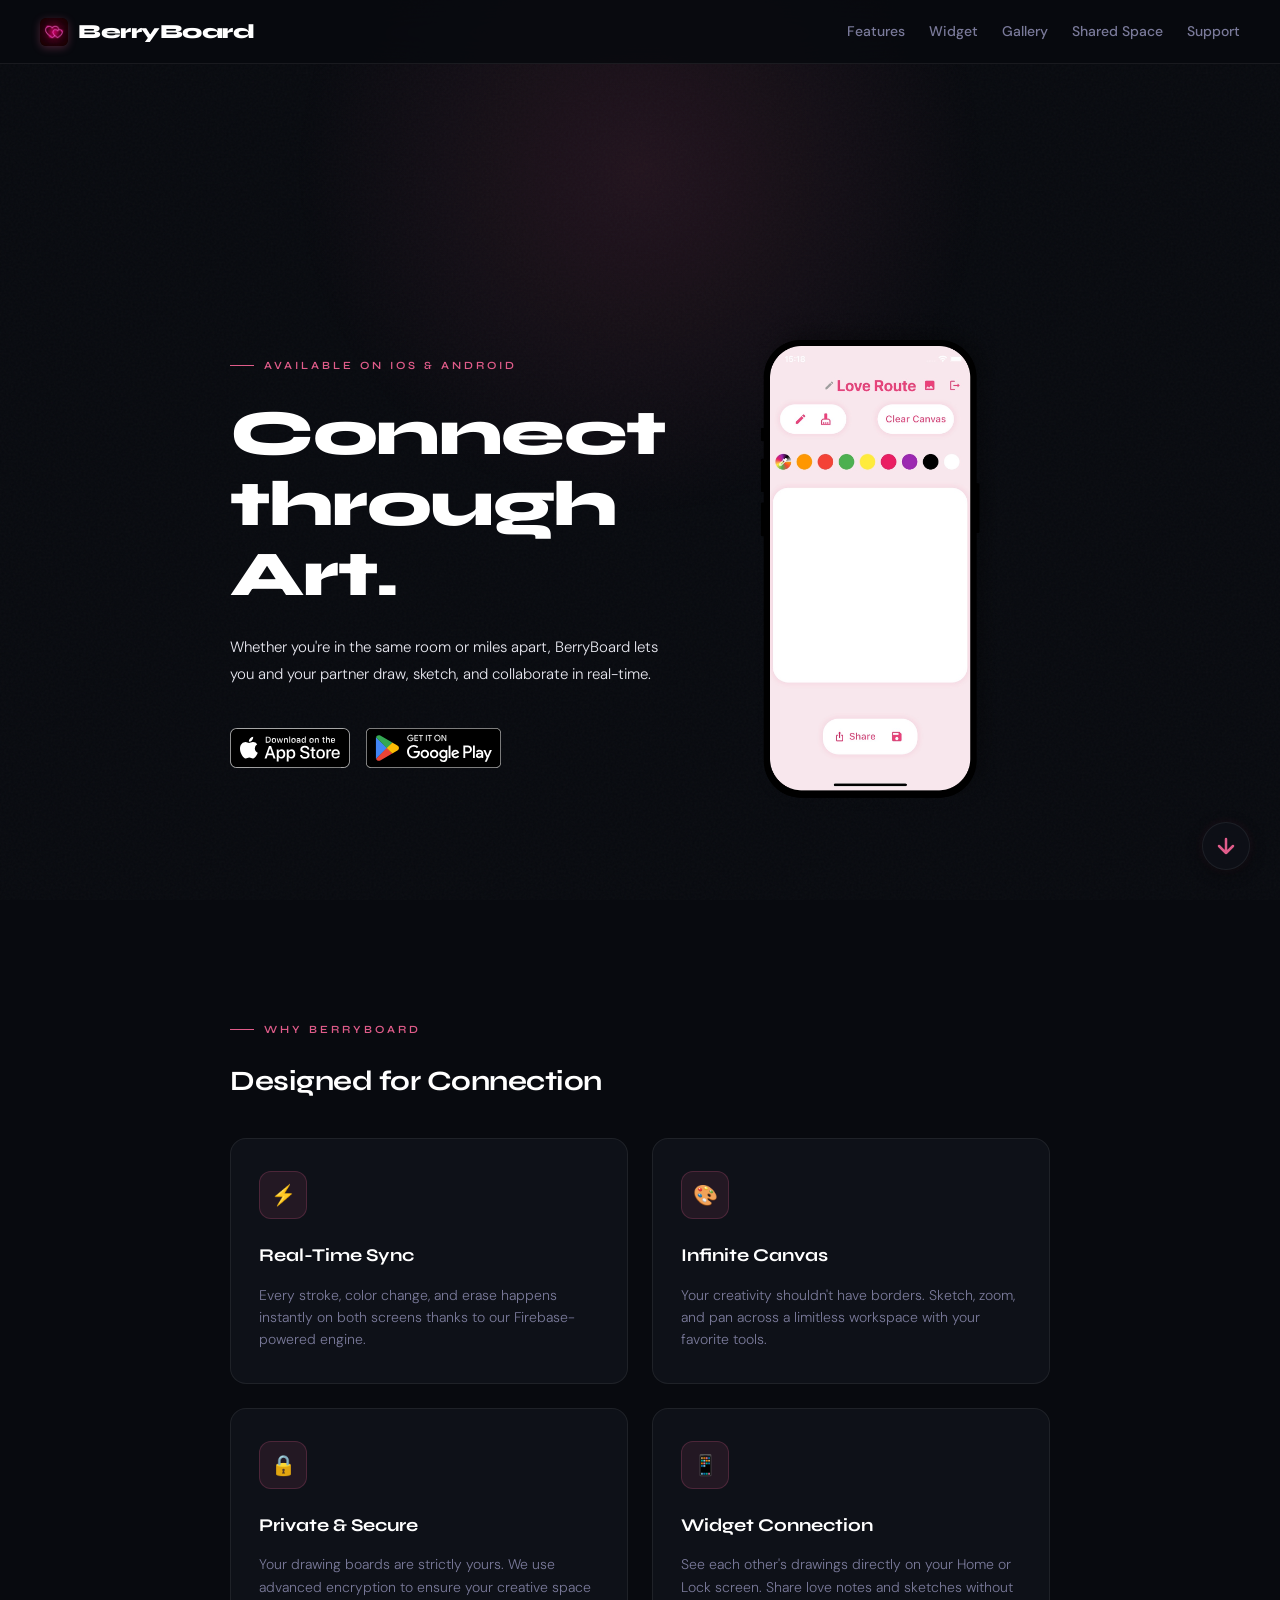
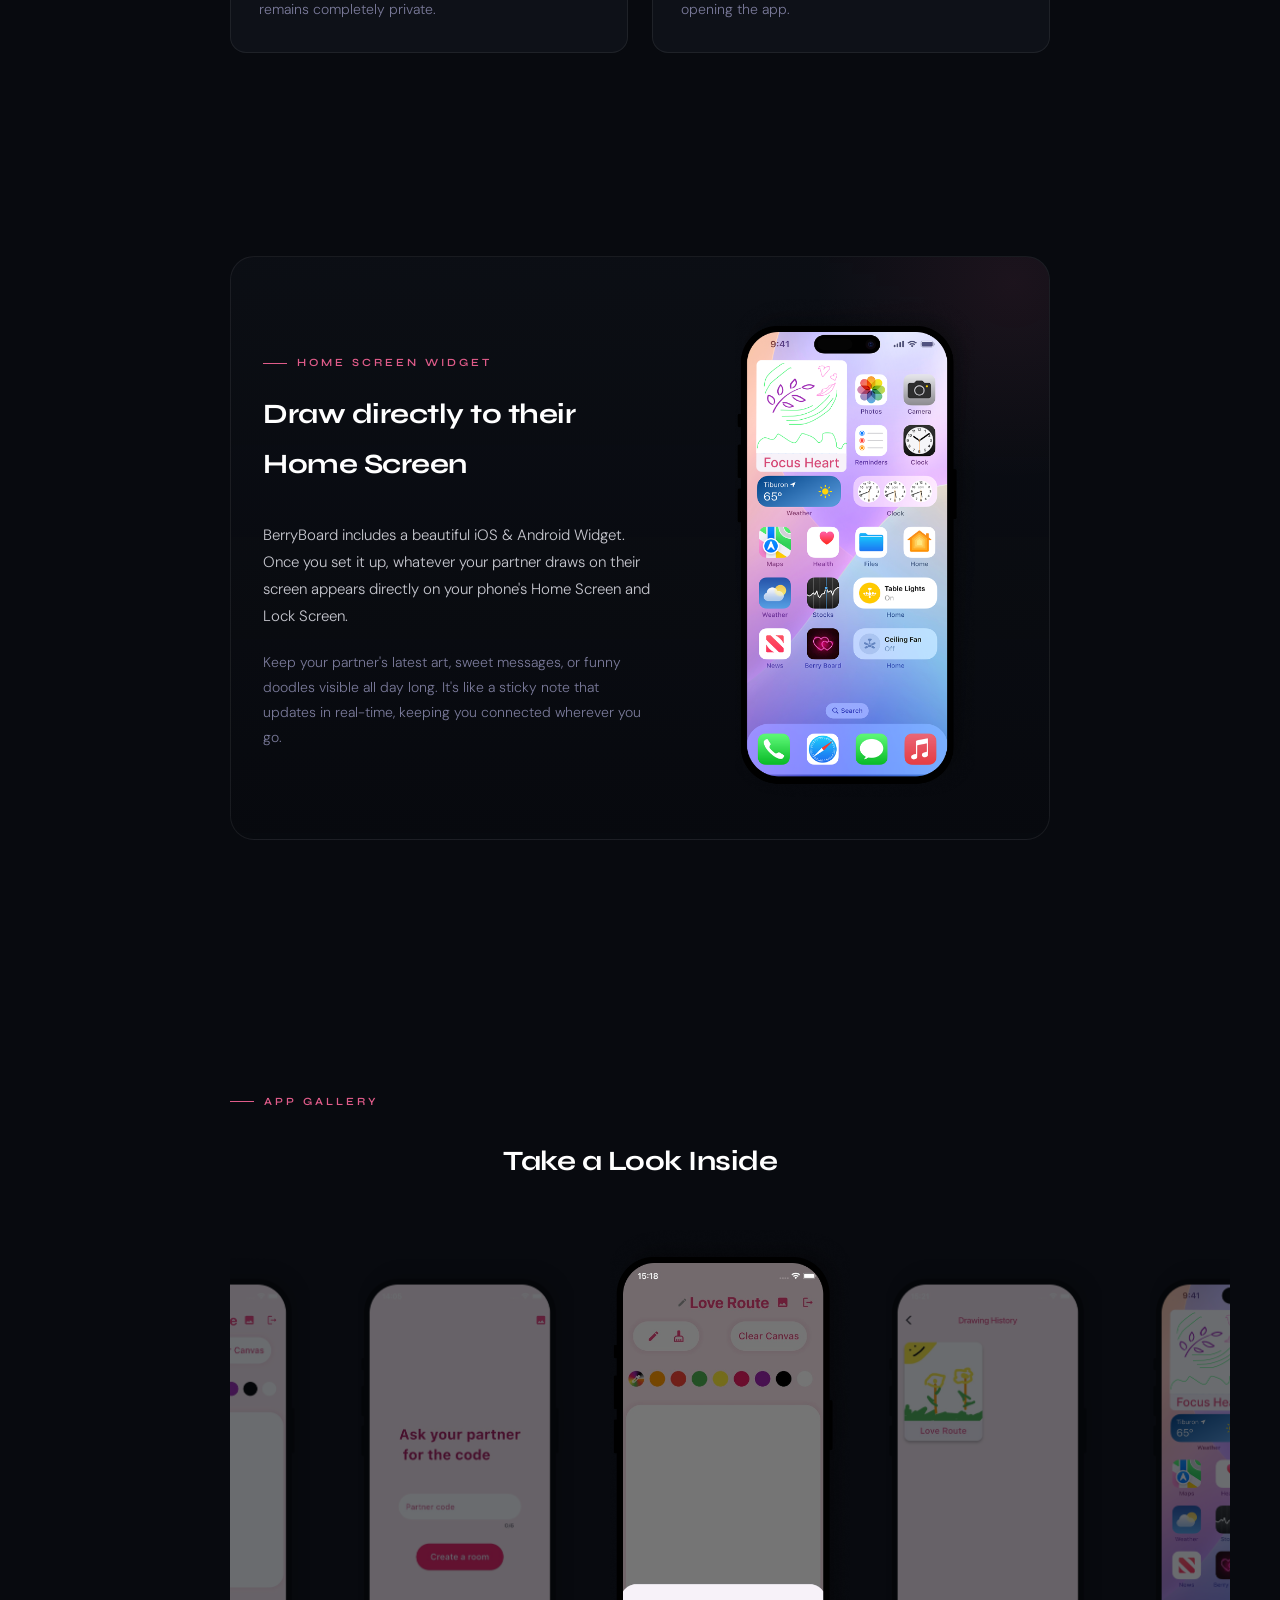
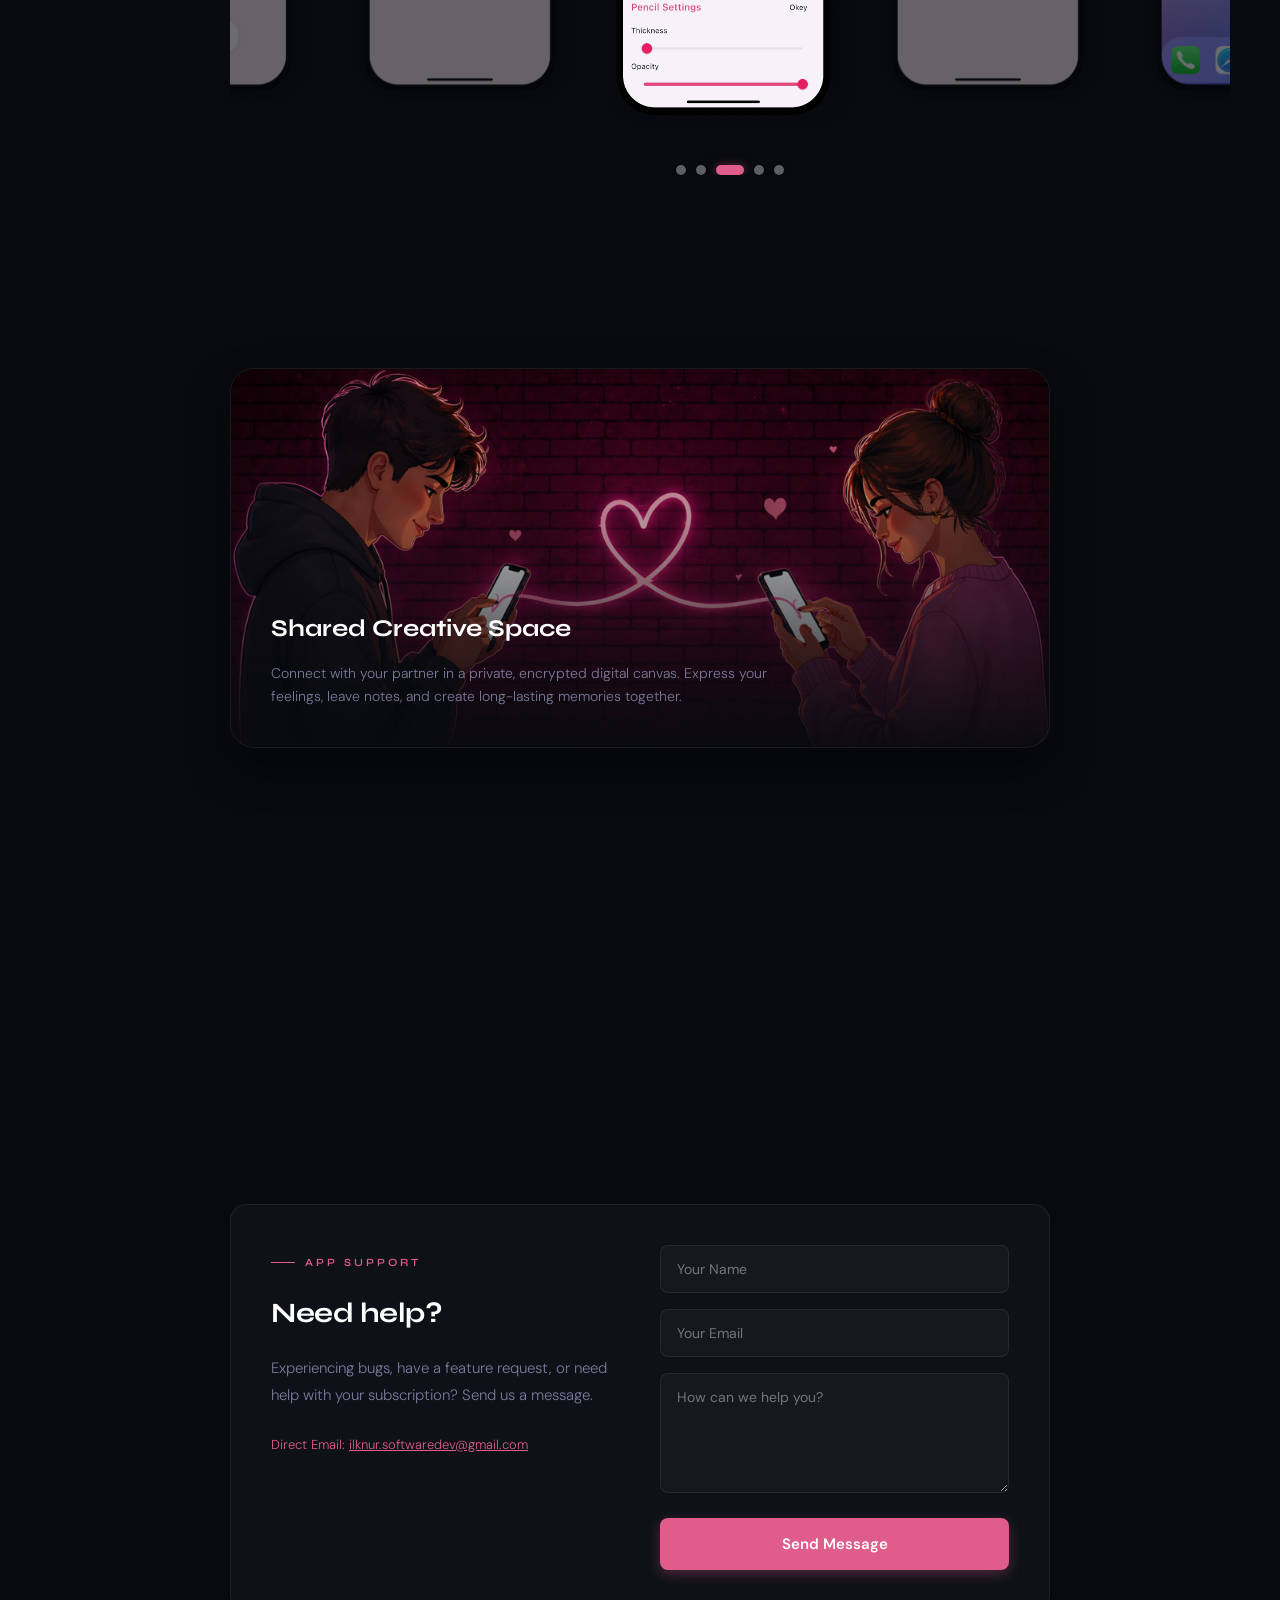
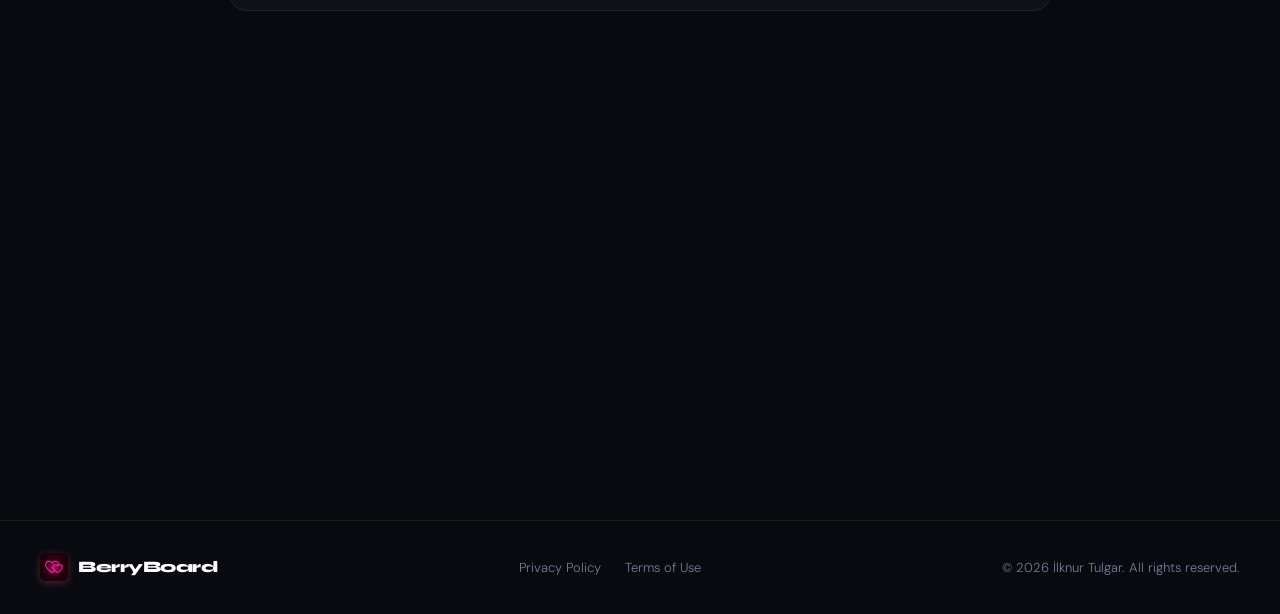
==== commit 4f93ebe7: "style: adjust layout, reduce phone mockup dimensions, and remove gallery section description" ====
--- a/index.html
+++ b/index.html
@@ -212,7 +212,7 @@
       min-height: calc(100vh - 64px);
       display: flex;
       flex-direction: column;
-      justify-content: center;
+      justify-content: flex-start;
       scroll-margin-top: 64px;
       box-sizing: border-box;
       padding: 40px 0;
@@ -451,8 +451,8 @@
 
     .phone-mockup {
       position: relative;
-      width: 280px;
-      height: 586px;
+      width: 240px;
+      height: 502px;
       background: transparent;
       border: none;
       border-radius: 0;
@@ -504,9 +504,9 @@
     .widget-section {
       display: flex;
       align-items: center;
-      gap: 60px;
-      margin-bottom: 40px;
-      padding: 60px 48px;
+      gap: 40px;
+      margin-bottom: 20px;
+      padding: 40px 32px;
       background: linear-gradient(180deg, rgba(14, 17, 24, 0.6) 0%, rgba(8, 10, 15, 0.4) 100%);
       border: 1px solid var(--border);
       border-radius: 24px;
@@ -572,7 +572,7 @@
 
     .gallery-section {
       text-align: center;
-      margin-bottom: 100px;
+      margin-bottom: 40px;
     }
 
     .gallery-section h2 {
@@ -606,12 +606,12 @@
     }
 
     .carousel-spacer {
-      flex: 0 0 calc(50% - 140px);
+      flex: 0 0 calc(50% - 120px);
       pointer-events: none;
     }
 
     .carousel-slide {
-      flex: 0 0 280px;
+      flex: 0 0 240px;
       scroll-snap-align: center;
       transition: transform 0.4s ease, opacity 0.4s ease;
       opacity: 0.4;
@@ -881,9 +881,7 @@
     <section class="section gallery-section" id="gallery">
       <div class="page-label">App Gallery</div>
       <h2>Take a Look Inside</h2>
-      <p style="color: var(--muted); max-width: 500px; margin: 0 auto 30px;">
-        Explore the clean, intuitive, and modern user interface designed to maximize your joint creativity.
-      </p>
+
 
       <div class="carousel-container">
         <div class="carousel-track-wrapper" id="carouselTrack">
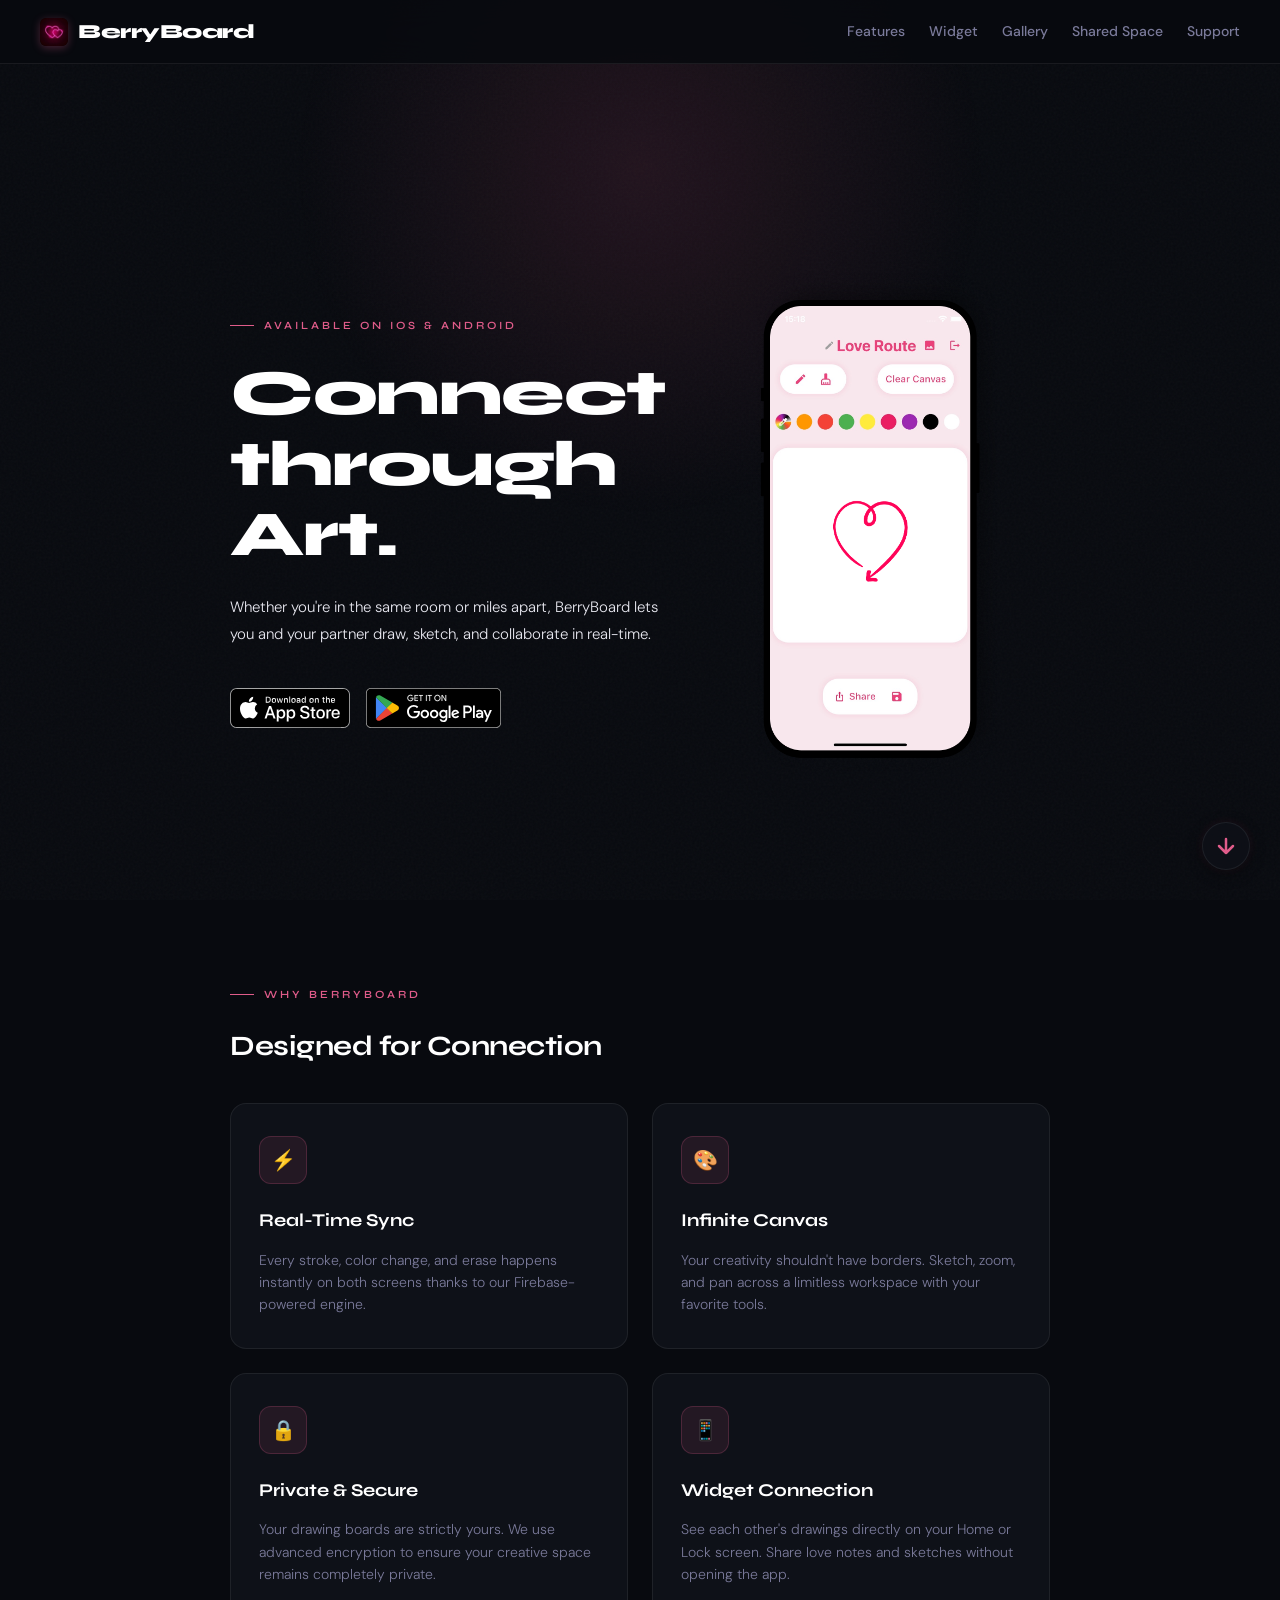
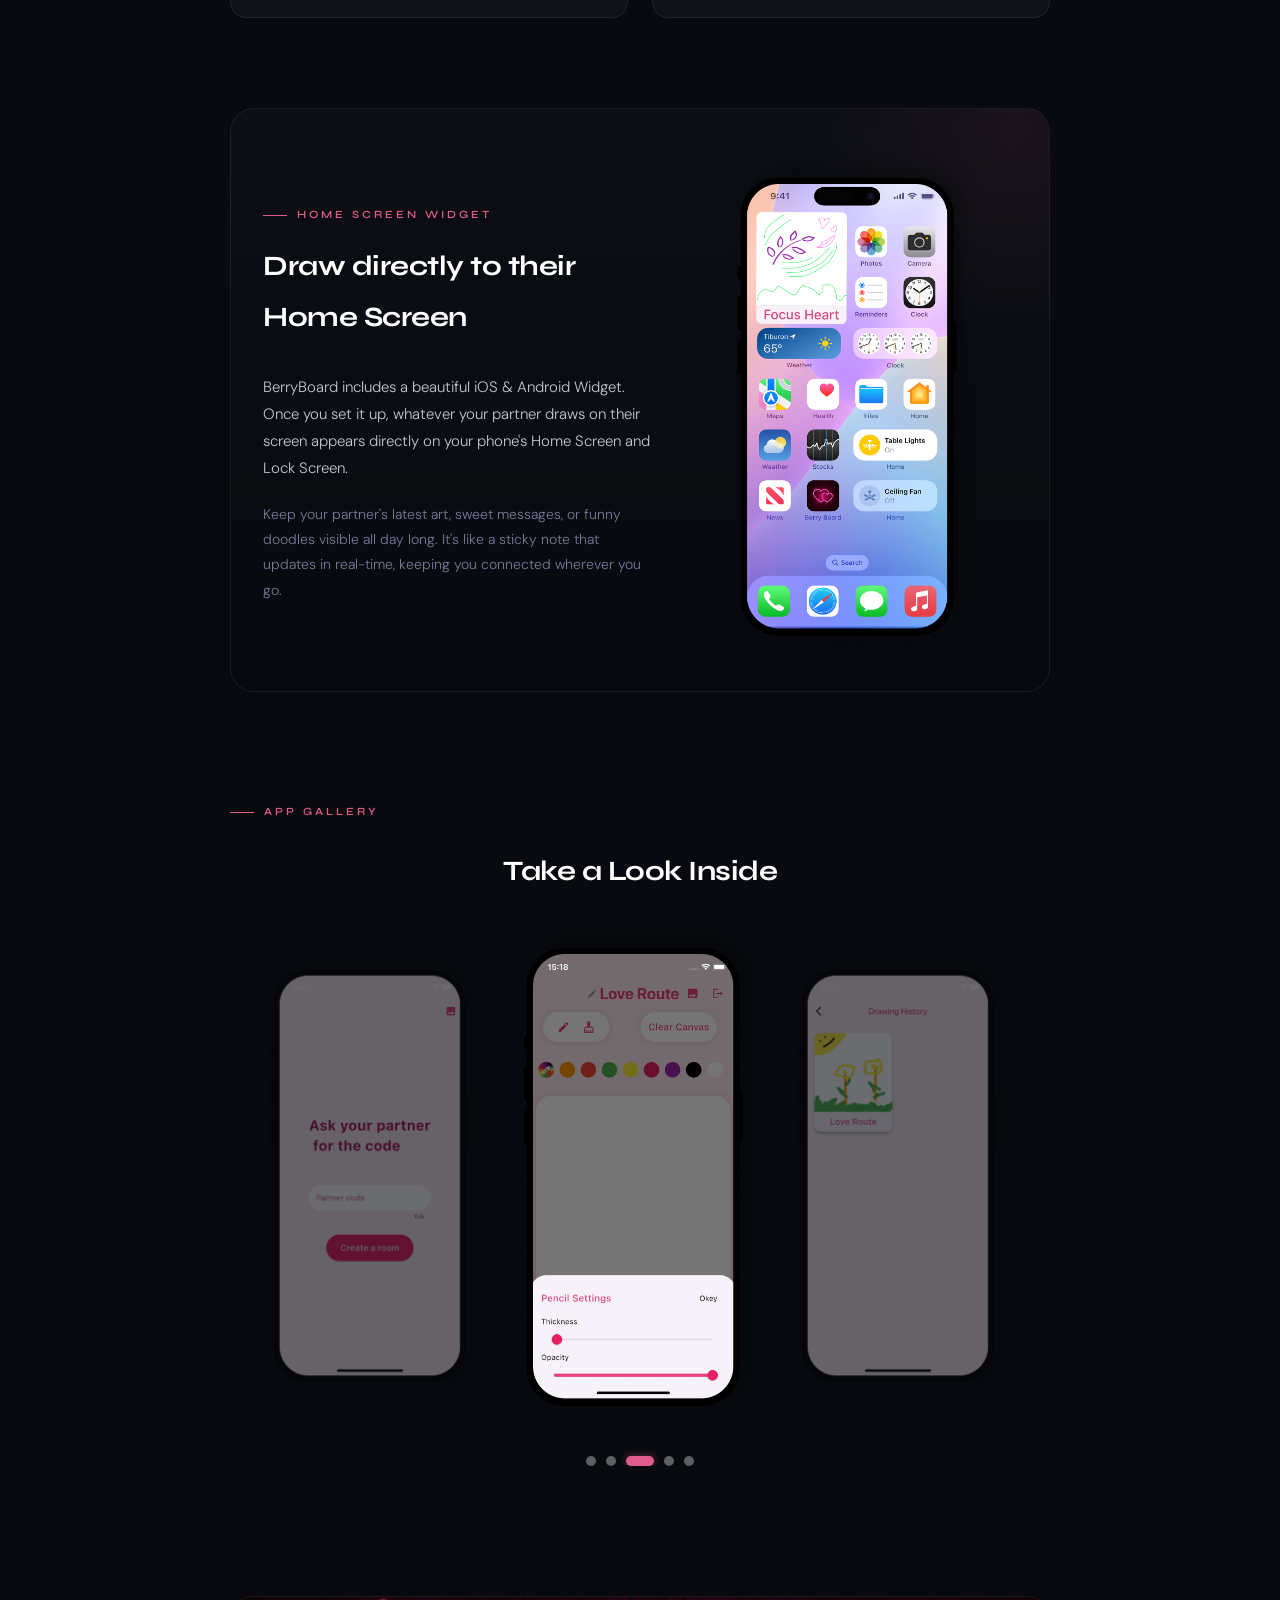
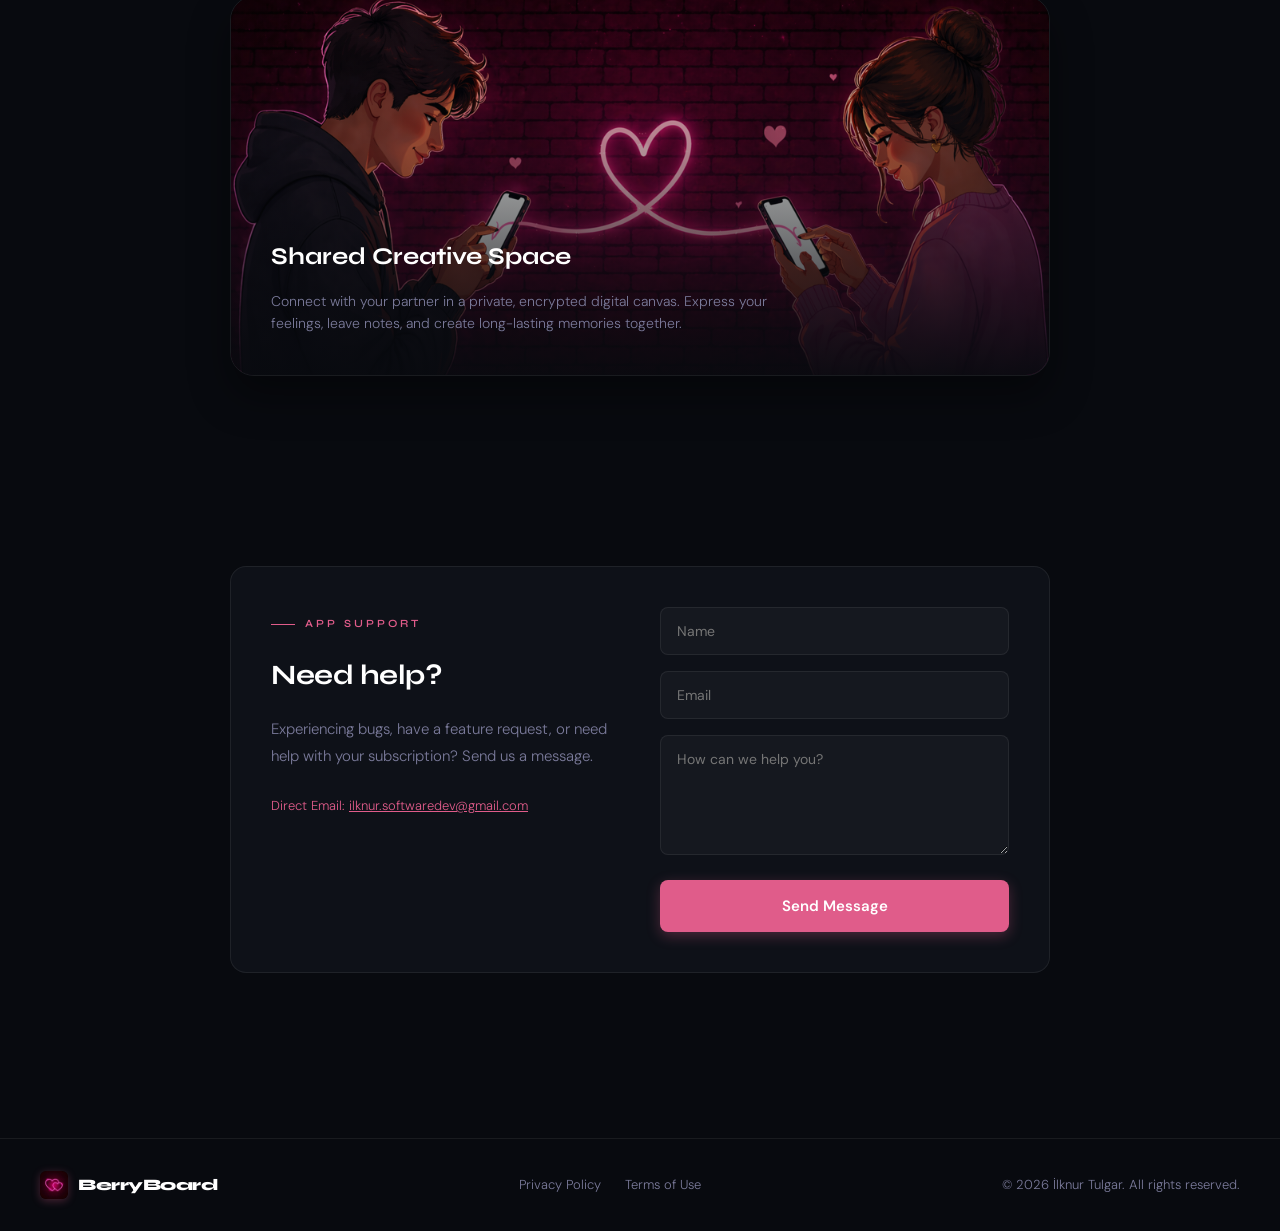
==== commit 405a81dc: "refactor: update layout spacing, simplify form placeholders, and refine scroll navigation logic, alo" ====
--- a/index.html
+++ b/index.html
@@ -116,7 +116,7 @@
       z-index: 1;
       max-width: 900px;
       margin: 0 auto;
-      padding: 80px 40px 120px;
+      padding: 40px 40px 120px;
     }
 
     .page-label {
@@ -209,13 +209,12 @@
 
     /* Features Grid */
     .section {
-      min-height: calc(100vh - 64px);
       display: flex;
       flex-direction: column;
       justify-content: flex-start;
       scroll-margin-top: 64px;
       box-sizing: border-box;
-      padding: 40px 0;
+      padding: 45px 0;
     }
 
     h2 {
@@ -587,7 +586,7 @@
     .carousel-container {
       position: relative;
       max-width: 1000px;
-      margin: 20px auto 0;
+      margin: 20px auto 40;
       overflow: hidden;
     }
 
@@ -961,10 +960,10 @@
 
         <form id="contactForm">
           <div class="form-group">
-            <input type="text" id="name" placeholder="Your Name" required />
+            <input type="text" id="name" placeholder="Name" required />
           </div>
           <div class="form-group">
-            <input type="email" id="email" placeholder="Your Email" required />
+            <input type="email" id="email" placeholder="Email" required />
           </div>
           <div class="form-group">
             <textarea id="message" placeholder="How can we help you?" required></textarea>
@@ -1158,15 +1157,16 @@
         const headerOffset = 64;
         let targetSection = null;
 
-        for (const section of sections) {
+for (const section of sections) {
           const rect = section.getBoundingClientRect();
-          const elementTop = rect.top + scrollPos;
-          if (elementTop > scrollPos + headerOffset + 10) {
+          
+          // Eğer bölümün ekrandaki anlık konumu 150px'ten daha aşağıdaysa 
+          // (yani zaten içinde bulunduğumuz bölüm değilse) onu hedef seç.
+          if (rect.top > 150) {
             targetSection = section;
             break;
           }
         }
-
         if (targetSection) {
           const rect = targetSection.getBoundingClientRect();
           const topOffset = rect.top + window.pageYOffset - headerOffset;
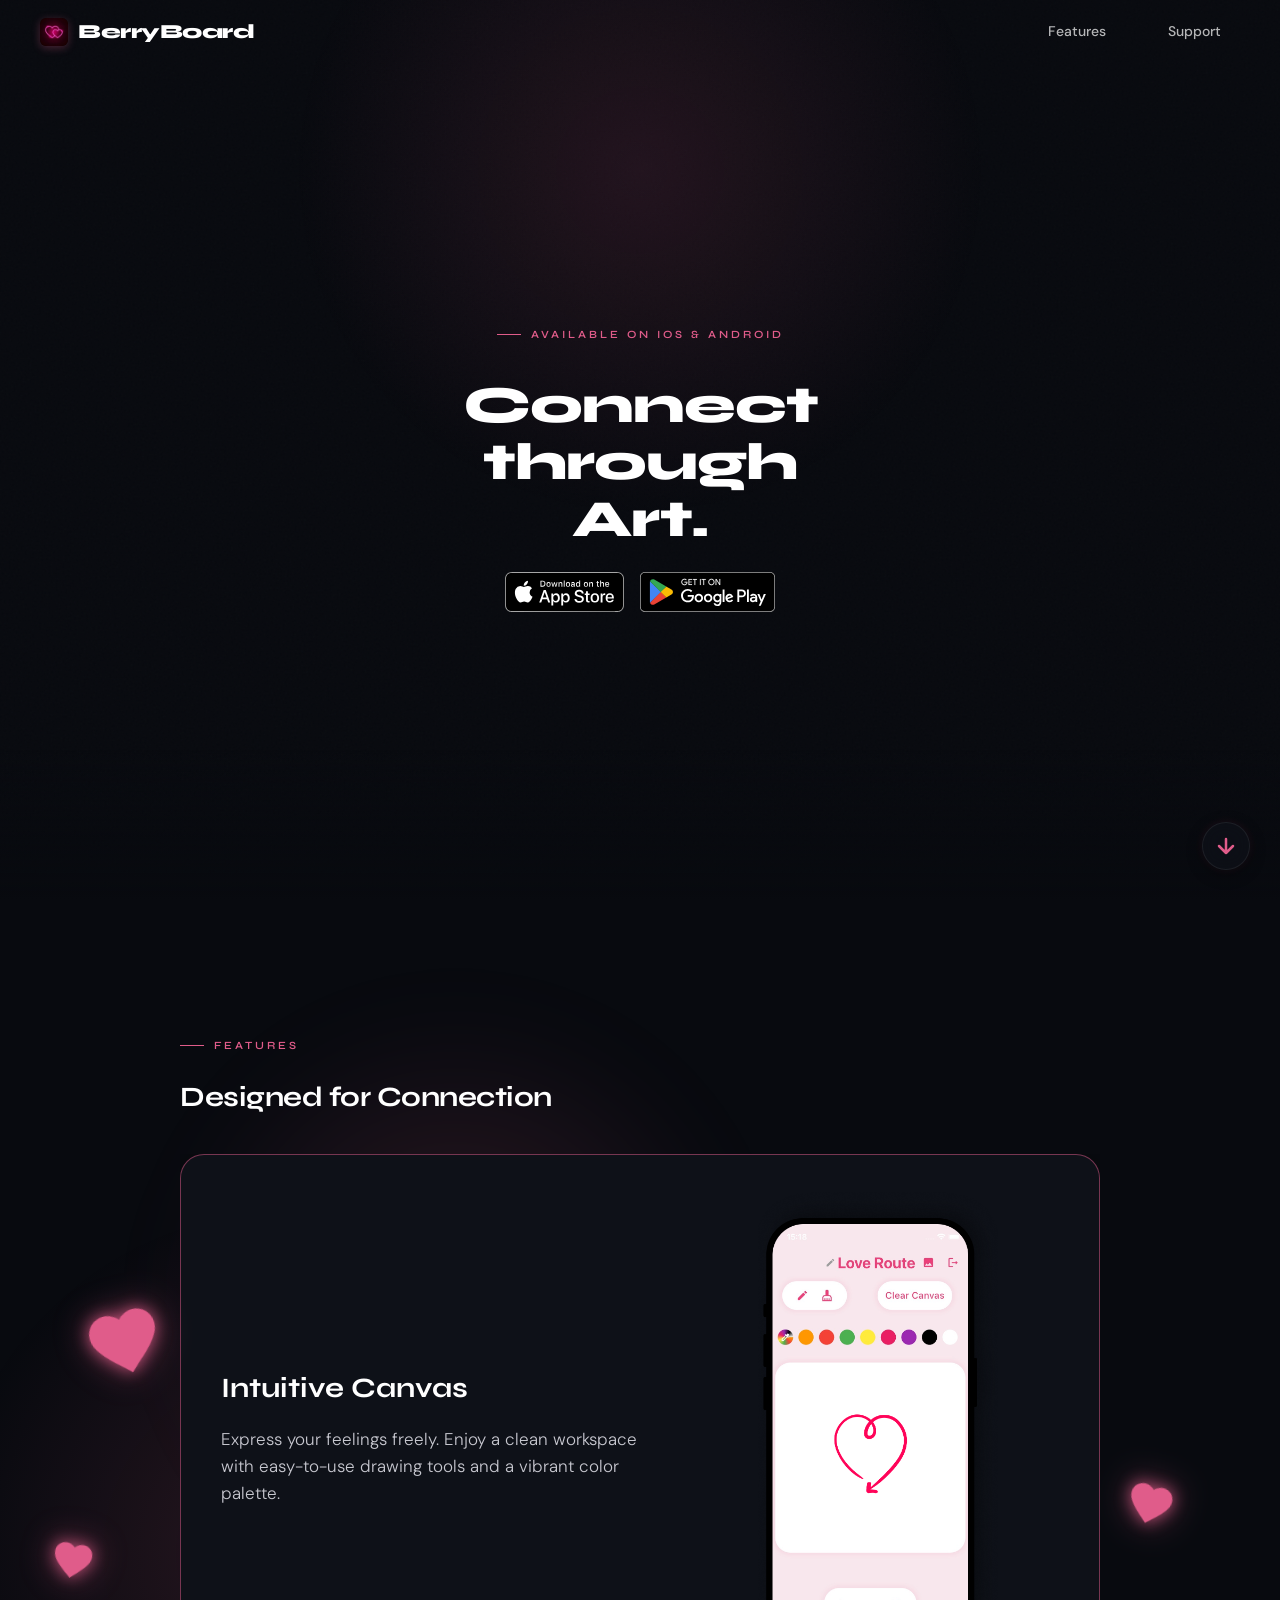
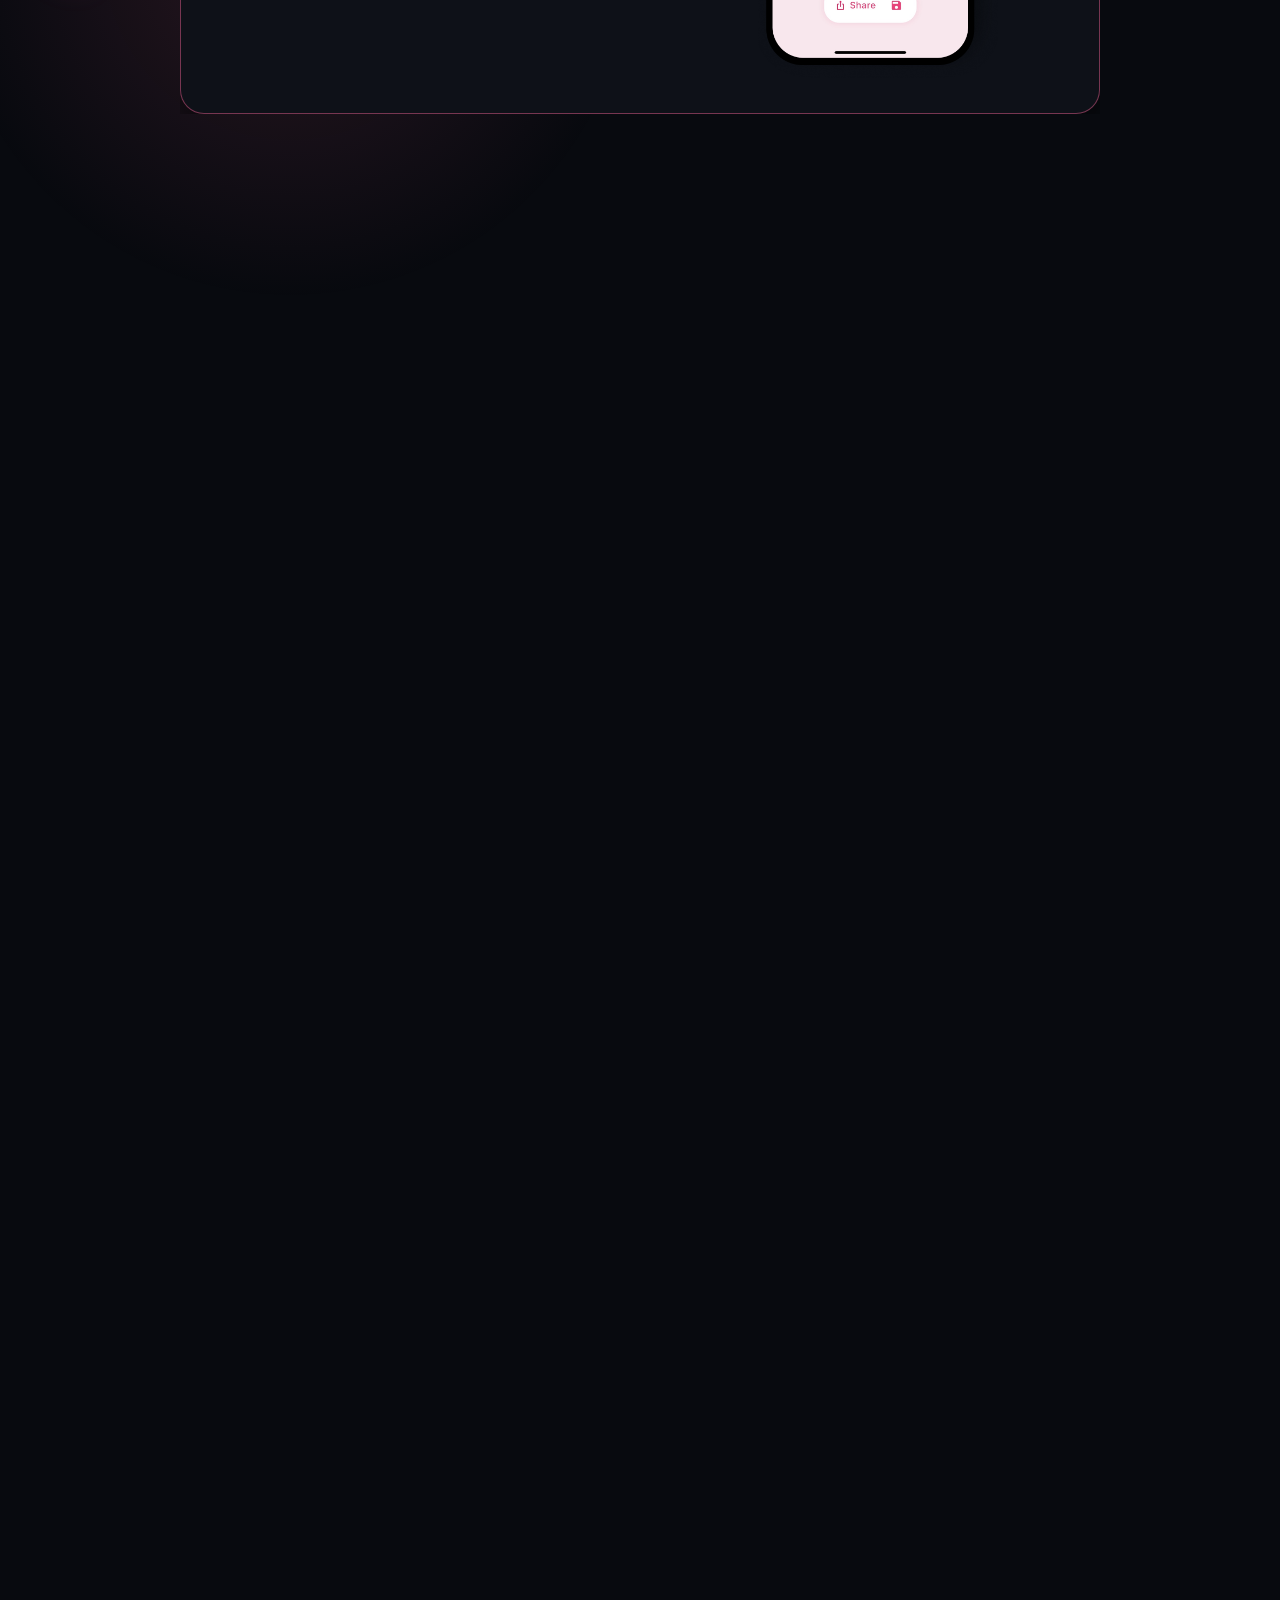
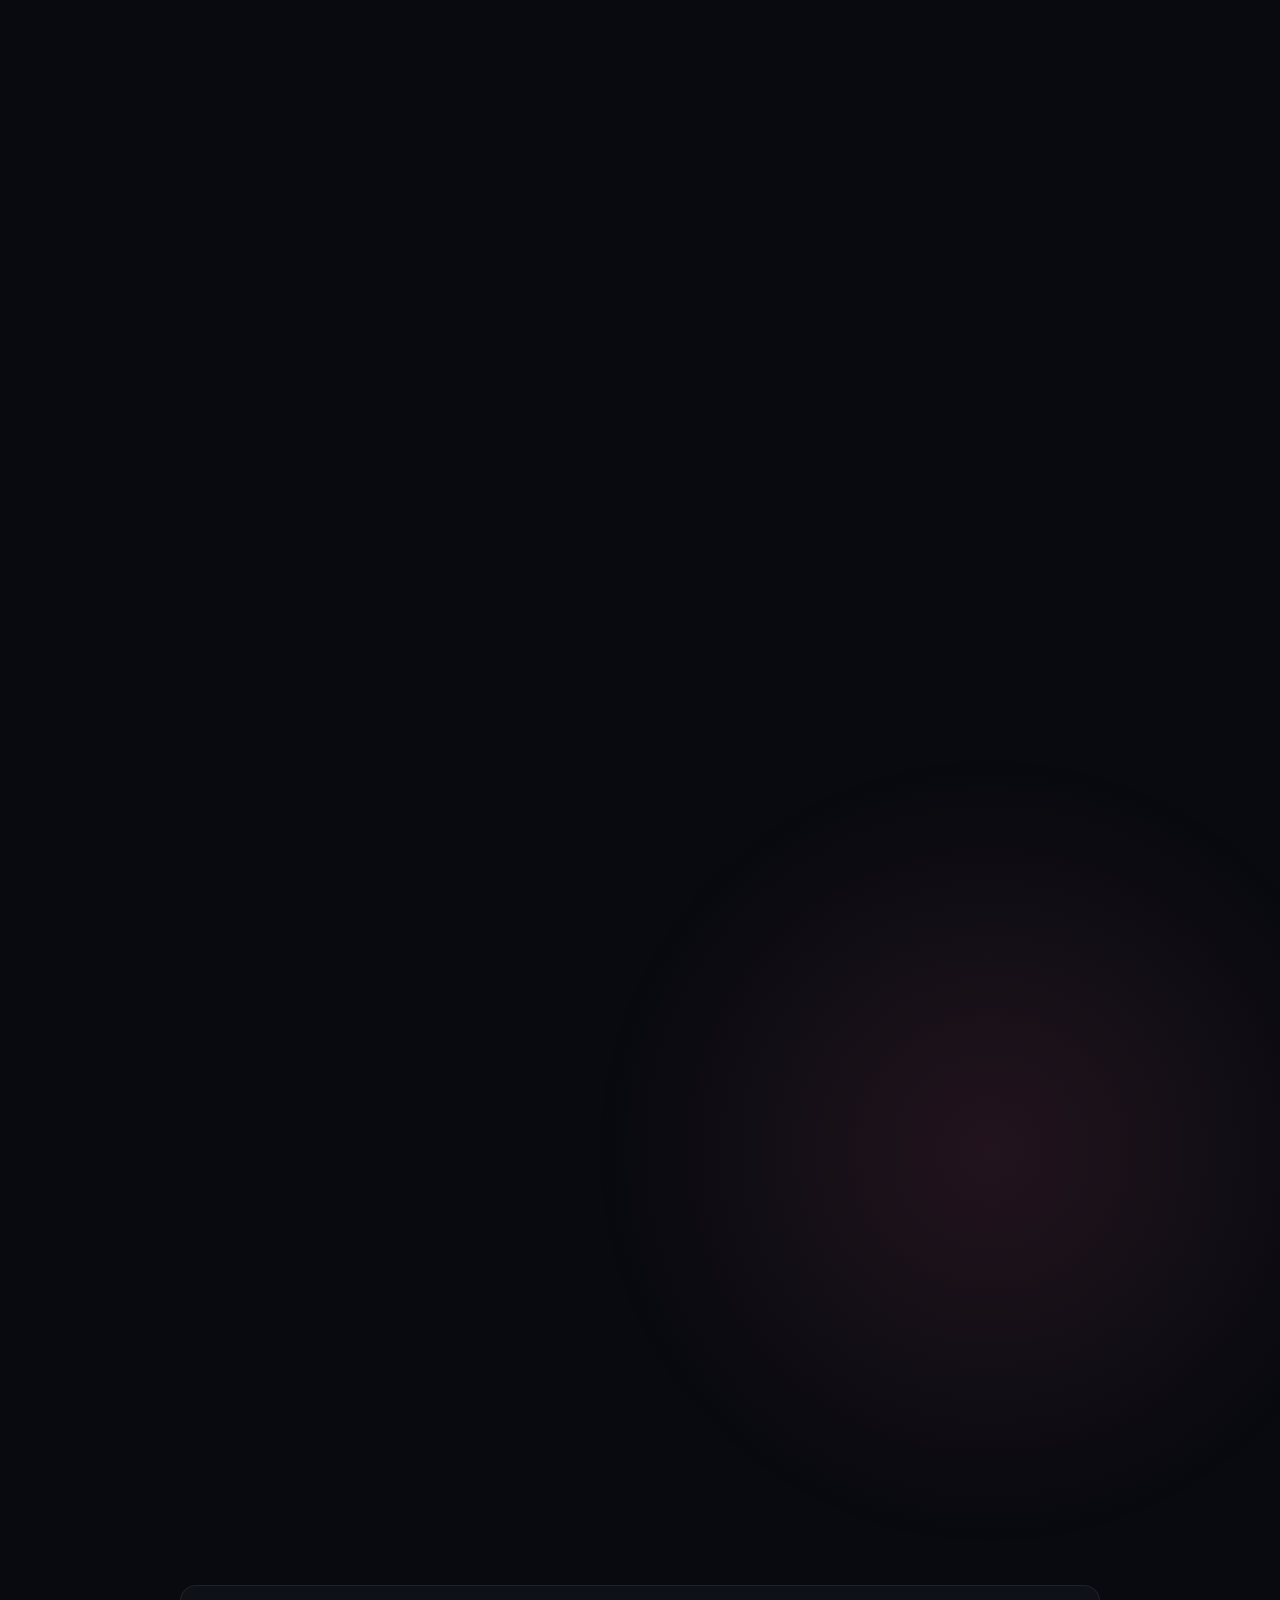
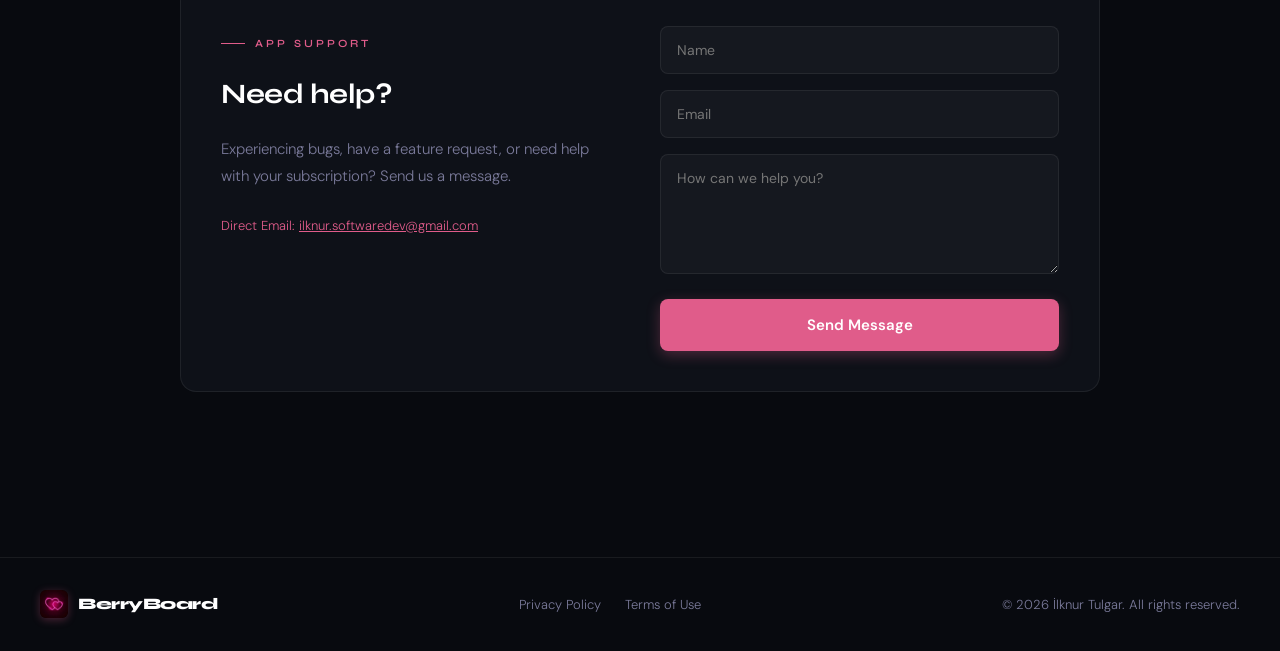
==== commit 7a3fafd0: "refactor: extract CSS and JS into separate files and update project assets" ====
--- a/index.html
+++ b/index.html
@@ -10,767 +10,7 @@
   <link
     href="https://fonts.googleapis.com/css2?family=Syne:wght@400;600;700;800&family=DM+Sans:ital,wght@0,300;0,400;0,500;1,300&display=swap"
     rel="stylesheet" />
-  <style>
-    :root {
-      --bg: #080a0f;
-      --surface: #0e1118;
-      --border: rgba(255, 255, 255, 0.07);
-      --accent: #e05c8a;
-      --accent2: #f4a0be;
-      --text: #e8e8f0;
-      --muted: #7a7a9a;
-      --heading: #ffffff;
-    }
-
-    *,
-    *::before,
-    *::after {
-      box-sizing: border-box;
-      margin: 0;
-      padding: 0;
-    }
-
-    html {
-      scroll-behavior: smooth;
-    }
-
-    body {
-      background: var(--bg);
-      color: var(--text);
-      font-family: "DM Sans", sans-serif;
-      font-weight: 300;
-      line-height: 1.8;
-      font-size: 15px;
-      min-height: 100vh;
-      overflow-x: hidden;
-    }
-
-    /* Arka plan dokusu ve ışık - Senin tasarımından birebir alındı */
-    body::before {
-      content: "";
-      position: fixed;
-      inset: 0;
-      background-image: url("data:image/svg+xml,%3Csvg viewBox='0 0 512 512' xmlns='http://www.w3.org/2000/svg'%3E%3Cfilter id='n'%3E%3CfeTurbulence type='fractalNoise' baseFrequency='0.75' numOctaves='4' stitchTiles='stitch'/%3E%3C/filter%3E%3Crect width='100%25' height='100%25' filter='url(%23n)' opacity='0.03'/%3E%3C/svg%3E");
-      pointer-events: none;
-      z-index: 0;
-    }
-
-    body::after {
-      content: "";
-      position: fixed;
-      top: -20%;
-      left: 50%;
-      transform: translateX(-50%);
-      width: 700px;
-      height: 700px;
-      background: radial-gradient(circle,
-          rgba(224, 92, 138, 0.12) 0%,
-          transparent 70%);
-      pointer-events: none;
-      z-index: 0;
-    }
-
-    header {
-      position: sticky;
-      top: 0;
-      z-index: 100;
-      background: rgba(8, 10, 15, 0.85);
-      backdrop-filter: blur(20px);
-      border-bottom: 1px solid var(--border);
-      padding: 0 40px;
-      display: flex;
-      align-items: center;
-      justify-content: space-between;
-      height: 64px;
-    }
-
-    .logo {
-      font-family: "Syne", sans-serif;
-      font-weight: 800;
-      font-size: 20px;
-      color: var(--heading);
-      letter-spacing: -0.5px;
-      text-decoration: none;
-    }
-
-    nav {
-      display: flex;
-      gap: 24px;
-    }
-
-    nav a {
-      color: var(--muted);
-      text-decoration: none;
-      font-size: 14px;
-      font-weight: 500;
-      border: none;
-      transition: color 0.2s;
-    }
-
-    nav a:hover {
-      color: var(--heading);
-    }
-
-    main {
-      position: relative;
-      z-index: 1;
-      max-width: 900px;
-      margin: 0 auto;
-      padding: 40px 40px 120px;
-    }
-
-    .page-label {
-      font-family: "Syne", sans-serif;
-      font-size: 11px;
-      font-weight: 600;
-      letter-spacing: 3px;
-      text-transform: uppercase;
-      color: var(--accent);
-      margin-bottom: 16px;
-      display: inline-flex;
-      align-items: center;
-      gap: 10px;
-    }
-
-    .page-label::before {
-      content: "";
-      width: 24px;
-      height: 1px;
-      background: var(--accent);
-    }
-
-    /* Hero Section */
-    h1 {
-      font-family: "Syne", sans-serif;
-      font-size: clamp(40px, 6vw, 64px);
-      font-weight: 800;
-      color: var(--heading);
-      line-height: 1.1;
-      letter-spacing: -1.5px;
-      margin-bottom: 24px;
-    }
-
-    .btn {
-      display: inline-flex;
-      align-items: center;
-      justify-content: center;
-      padding: 16px 32px;
-      border-radius: 8px;
-      font-family: "DM Sans", sans-serif;
-      font-weight: 600;
-      font-size: 15px;
-      text-decoration: none;
-      transition: all 0.2s;
-      border: none;
-      cursor: pointer;
-    }
-
-    .btn-primary {
-      background: var(--accent);
-      color: #fff;
-      box-shadow: 0 4px 14px rgba(224, 92, 138, 0.3);
-    }
-
-    .btn-primary:hover {
-      background: #f06a9a;
-      transform: translateY(-2px);
-      box-shadow: 0 6px 20px rgba(224, 92, 138, 0.4);
-    }
-
-    .btn-secondary {
-      background: rgba(255, 255, 255, 0.07);
-      color: var(--text);
-      border: 1px solid var(--border);
-    }
-
-    .btn-secondary:hover {
-      background: rgba(255, 255, 255, 0.1);
-      border-color: var(--accent);
-      transform: translateY(-2px);
-    }
-
-    .btn-store {
-      padding: 0;
-      background: none;
-      box-shadow: none;
-      transition: transform 0.2s;
-    }
-
-    .btn-store:hover {
-      transform: translateY(-4px);
-    }
-
-    .app-buttons {
-      display: flex;
-      gap: 16px;
-      justify-content: center;
-      flex-wrap: wrap;
-    }
-
-    /* Features Grid */
-    .section {
-      display: flex;
-      flex-direction: column;
-      justify-content: flex-start;
-      scroll-margin-top: 64px;
-      box-sizing: border-box;
-      padding: 45px 0;
-    }
-
-    h2 {
-      font-family: "Syne", sans-serif;
-      font-size: 28px;
-      font-weight: 700;
-      color: var(--heading);
-      margin-bottom: 32px;
-      letter-spacing: -0.5px;
-    }
-
-    .grid {
-      display: grid;
-      grid-template-columns: repeat(auto-fit, minmax(260px, 1fr));
-      gap: 24px;
-    }
-
-    .card {
-      background: var(--surface);
-      border: 1px solid var(--border);
-      border-radius: 16px;
-      padding: 32px 28px;
-      transition: border-color 0.3s;
-    }
-
-    .card:hover {
-      border-color: rgba(224, 92, 138, 0.3);
-    }
-
-    .card-icon {
-      width: 48px;
-      height: 48px;
-      background: rgba(224, 92, 138, 0.1);
-      border: 1px solid rgba(224, 92, 138, 0.22);
-      border-radius: 12px;
-      display: flex;
-      align-items: center;
-      justify-content: center;
-      font-size: 20px;
-      margin-bottom: 20px;
-      color: var(--accent2);
-    }
-
-    .card h3 {
-      font-family: "Syne", sans-serif;
-      font-size: 18px;
-      color: var(--heading);
-      margin-bottom: 12px;
-    }
-
-    .card p {
-      color: var(--muted);
-      font-size: 14px;
-      line-height: 1.6;
-    }
-
-    /* Contact Form */
-    .contact-wrap {
-      background: var(--surface);
-      border: 1px solid var(--border);
-      border-radius: 16px;
-      padding: 40px;
-      display: grid;
-      grid-template-columns: 1fr 1fr;
-      gap: 40px;
-    }
-
-    .contact-text h2 {
-      margin-bottom: 16px;
-    }
-
-    .contact-text p {
-      color: var(--muted);
-      margin-bottom: 24px;
-    }
-
-    .form-group {
-      margin-bottom: 16px;
-    }
-
-    input,
-    textarea {
-      width: 100%;
-      background: rgba(255, 255, 255, 0.03);
-      border: 1px solid var(--border);
-      border-radius: 8px;
-      padding: 14px 16px;
-      color: var(--heading);
-      font-family: inherit;
-      font-size: 14px;
-      outline: none;
-      transition: all 0.2s;
-    }
-
-    input:focus,
-    textarea:focus {
-      border-color: var(--accent);
-      background: rgba(224, 92, 138, 0.03);
-    }
-
-    textarea {
-      min-height: 120px;
-      resize: vertical;
-    }
-
-    footer {
-      position: relative;
-      z-index: 1;
-      border-top: 1px solid var(--border);
-      padding: 32px 40px;
-      display: flex;
-      align-items: center;
-      justify-content: space-between;
-      font-size: 13px;
-      color: var(--muted);
-    }
-
-    footer .logo {
-      font-size: 16px;
-    }
-
-    .footer-links {
-      display: flex;
-      gap: 24px;
-    }
-
-    .footer-links a {
-      color: var(--muted);
-      text-decoration: none;
-      transition: color 0.2s;
-      border: none;
-    }
-
-    .footer-links a:hover {
-      color: var(--heading);
-    }
-
-    @media (max-width: 768px) {
-      .contact-wrap {
-        grid-template-columns: 1fr;
-        padding: 32px 24px;
-      }
-    }
-
-    @media (max-width: 600px) {
-      header {
-        padding: 0 20px;
-      }
-
-      main {
-        padding: 48px 24px 80px;
-      }
-
-      h1 {
-        font-size: 36px;
-      }
-
-      .app-buttons {
-        flex-direction: column;
-        gap: 12px;
-      }
-
-      .btn {
-        width: 100%;
-      }
-
-      footer {
-        padding: 24px 20px;
-        flex-direction: column;
-        gap: 16px;
-        text-align: center;
-      }
-    }
-
-    .logo-img {
-      width: 28px;
-      height: 28px;
-      border-radius: 6px;
-      object-fit: cover;
-      box-shadow: 0 2px 8px rgba(224, 92, 138, 0.3);
-    }
-
-    .logo {
-      display: flex;
-      align-items: center;
-      gap: 10px;
-    }
-
-    .hero {
-      display: grid;
-      grid-template-columns: 1.2fr 1fr;
-      gap: 40px;
-      align-items: center;
-      padding: 40px 0;
-      text-align: left;
-      scroll-margin-top: 64px;
-      min-height: calc(100vh - 64px);
-      box-sizing: border-box;
-    }
-
-    .hero-content {
-      display: flex;
-      flex-direction: column;
-      align-items: flex-start;
-    }
-
-    .hero .page-label {
-      justify-content: flex-start;
-      margin-bottom: 24px;
-    }
-
-    .hero .page-label::before {
-      content: "";
-      width: 24px;
-      height: 1px;
-      background: var(--accent);
-    }
-
-    .hero h1 {
-      margin-bottom: 24px;
-    }
-
-    .hero p {
-      margin-bottom: 40px;
-    }
-
-    .hero-visual {
-      display: flex;
-      justify-content: center;
-      align-items: center;
-      position: relative;
-    }
-
-    .phone-mockup {
-      position: relative;
-      width: 240px;
-      height: 502px;
-      background: transparent;
-      border: none;
-      border-radius: 0;
-      box-shadow: none;
-      overflow: hidden;
-      margin: 0 auto;
-      transform-style: preserve-3d;
-      perspective: 1000px;
-      transition: transform 0.5s ease;
-    }
-
-    .phone-mockup::after {
-      display: none;
-    }
-
-    .phone-screen {
-      width: 100%;
-      height: 100%;
-      background: transparent;
-      overflow: hidden;
-      position: relative;
-    }
-
-    .phone-screen img {
-      width: 100%;
-      height: 100%;
-      object-fit: cover;
-      display: block;
-    }
-
-    .float-animation {
-      animation: float 6s ease-in-out infinite;
-    }
-
-    @keyframes float {
-      0% {
-        transform: translateY(0px) rotate(0deg);
-      }
-
-      50% {
-        transform: translateY(-12px) rotate(0.5deg);
-      }
-
-      100% {
-        transform: translateY(0px) rotate(0deg);
-      }
-    }
-
-    .widget-section {
-      display: flex;
-      align-items: center;
-      gap: 40px;
-      margin-bottom: 20px;
-      padding: 40px 32px;
-      background: linear-gradient(180deg, rgba(14, 17, 24, 0.6) 0%, rgba(8, 10, 15, 0.4) 100%);
-      border: 1px solid var(--border);
-      border-radius: 24px;
-      position: relative;
-      overflow: hidden;
-    }
-
-    .widget-section::before {
-      content: "";
-      position: absolute;
-      top: -30%;
-      right: -20%;
-      width: 400px;
-      height: 400px;
-      background: radial-gradient(circle, rgba(224, 92, 138, 0.08) 0%, transparent 70%);
-      pointer-events: none;
-    }
-
-    .widget-content {
-      flex: 1.2;
-    }
-
-    .widget-visual {
-      flex: 1;
-      display: flex;
-      justify-content: center;
-      align-items: center;
-    }
-
-    .widget-simulator {
-      background: #11141d;
-      border-radius: 28px;
-      padding: 20px;
-      width: 280px;
-      box-shadow: 0 20px 40px rgba(0, 0, 0, 0.6);
-      border: 4px solid #1a1e2b;
-      text-align: center;
-    }
-
-    .widget-title {
-      font-size: 11px;
-      text-transform: uppercase;
-      color: var(--muted);
-      margin-bottom: 12px;
-      letter-spacing: 1px;
-    }
-
-    .widget-frame {
-      aspect-ratio: 1;
-      background: #1a1e2b;
-      border-radius: 20px;
-      overflow: hidden;
-      border: 2px solid var(--accent);
-      box-shadow: 0 0 15px rgba(224, 92, 138, 0.2);
-    }
-
-    .widget-frame img {
-      width: 100%;
-      height: 100%;
-      object-fit: cover;
-      object-position: top;
-    }
-
-    .gallery-section {
-      text-align: center;
-      margin-bottom: 40px;
-    }
-
-    .gallery-section h2 {
-      margin-top: 8px;
-      margin-bottom: 12px;
-    }
-
-    .gallery-section p {
-      margin-bottom: 20px !important;
-    }
-
-    .carousel-container {
-      position: relative;
-      max-width: 1000px;
-      margin: 20px auto 40;
-      overflow: hidden;
-    }
-
-    .carousel-track-wrapper {
-      overflow-x: auto;
-      scroll-snap-type: x mandatory;
-      scrollbar-width: none;
-      -ms-overflow-style: none;
-      display: flex;
-      gap: 24px;
-      padding: 10px 0 20px;
-    }
-
-    .carousel-track-wrapper::-webkit-scrollbar {
-      display: none;
-    }
-
-    .carousel-spacer {
-      flex: 0 0 calc(50% - 120px);
-      pointer-events: none;
-    }
-
-    .carousel-slide {
-      flex: 0 0 240px;
-      scroll-snap-align: center;
-      transition: transform 0.4s ease, opacity 0.4s ease;
-      opacity: 0.4;
-      transform: scale(0.9);
-      cursor: pointer;
-    }
-
-    .carousel-slide.active {
-      opacity: 1;
-      transform: scale(1);
-    }
-
-    .carousel-dots {
-      display: flex;
-      justify-content: center;
-      gap: 10px;
-      margin-top: 15px;
-    }
-
-    .carousel-dot {
-      width: 10px;
-      height: 10px;
-      border-radius: 50%;
-      background: rgba(255, 255, 255, 0.35);
-      cursor: pointer;
-      transition: all 0.3s ease;
-      border: none;
-      box-shadow: 0 2px 4px rgba(0, 0, 0, 0.2);
-    }
-
-    .carousel-dot.active {
-      background: var(--accent);
-      width: 28px;
-      border-radius: 5px;
-      box-shadow: 0 0 8px rgba(224, 92, 138, 0.4);
-    }
-
-    .feature-banner {
-      position: relative;
-      height: 380px;
-      border-radius: 24px;
-      overflow: hidden;
-      margin-bottom: 100px;
-      border: 1px solid var(--border);
-      box-shadow: 0 20px 40px rgba(0, 0, 0, 0.4);
-    }
-
-    .feature-banner img {
-      width: 100%;
-      height: 100%;
-      object-fit: cover;
-    }
-
-    .feature-banner-overlay {
-      position: absolute;
-      inset: 0;
-      background: linear-gradient(0deg, rgba(8, 10, 15, 0.95) 0%, rgba(8, 10, 15, 0.3) 60%, rgba(8, 10, 15, 0.1) 100%);
-      display: flex;
-      flex-direction: column;
-      justify-content: flex-end;
-      padding: 40px;
-      text-align: left;
-    }
-
-    .feature-banner-text {
-      max-width: 500px;
-    }
-
-    .feature-banner-text h3 {
-      font-family: "Syne", sans-serif;
-      font-size: 24px;
-      color: #fff;
-      margin-bottom: 12px;
-    }
-
-    .feature-banner-text p {
-      color: var(--muted);
-      font-size: 14px;
-      line-height: 1.6;
-    }
-
-    @media (max-width: 900px) {
-      .hero {
-        grid-template-columns: 1fr;
-        text-align: center;
-        padding: 40px 0 60px;
-        gap: 30px;
-      }
-
-      .hero-content {
-        align-items: center;
-      }
-
-      .hero .page-label {
-        justify-content: center;
-      }
-
-      .hero .page-label::after {
-        content: "";
-        width: 24px;
-        height: 1px;
-        background: var(--accent);
-      }
-    }
-
-    @media (max-width: 768px) {
-      .widget-section {
-        flex-direction: column;
-        padding: 40px 24px;
-        text-align: center;
-        gap: 30px;
-      }
-    }
-
-    @media (max-width: 600px) {
-      .feature-banner {
-        height: 260px;
-      }
-
-      .feature-banner-overlay {
-        padding: 20px;
-      }
-    }
-
-    .floating-scroll-btn {
-      position: fixed;
-      bottom: 30px;
-      right: 30px;
-      width: 48px;
-      height: 48px;
-      border-radius: 50%;
-      background: rgba(14, 17, 24, 0.8);
-      border: 1px solid var(--border);
-      color: var(--accent);
-      display: flex;
-      align-items: center;
-      justify-content: center;
-      cursor: pointer;
-      z-index: 99;
-      box-shadow: 0 4px 15px rgba(0, 0, 0, 0.4), 0 0 10px rgba(224, 92, 138, 0.1);
-      backdrop-filter: blur(10px);
-      transition: all 0.3s cubic-bezier(0.4, 0, 0.2, 1);
-    }
-
-    .floating-scroll-btn:hover {
-      background: var(--accent);
-      color: #fff;
-      transform: translateY(-4px);
-      box-shadow: 0 6px 20px rgba(224, 92, 138, 0.4);
-      border-color: var(--accent);
-    }
-
-    .floating-scroll-btn.up svg {
-      transform: rotate(180deg);
-    }
-
-    .floating-scroll-btn svg {
-      transition: transform 0.3s cubic-bezier(0.4, 0, 0.2, 1);
-    }
-  </style>
+  <link rel="stylesheet" href="assets/css/style.css" />
 </head>
 
 <body>
@@ -781,166 +21,152 @@
     </a>
     <nav>
       <a href="#features">Features</a>
-      <a href="#widget-feature">Widget</a>
-      <a href="#gallery">Gallery</a>
-      <a href="#shared-space">Shared Space</a>
       <a href="#support">Support</a>
     </nav>
   </header>
 
-  <main>
-    <section class="hero">
-      <div class="hero-content">
-        <div class="page-label">Available on iOS & Android</div>
-        <h1>Connect through Art.</h1>
-        <p>
-          Whether you're in the same room or miles apart, BerryBoard lets you
-          and your partner draw, sketch, and collaborate in real-time.
-        </p>
-        <div class="app-buttons">
-          <a href="https://apps.apple.com/us/app/berryboard/id6776553412" class="btn btn-store" target="_blank"><img
-              src="assets/svg/appstore.svg" alt="Download on the App Store" style="height: 40px; width: auto;" /></a>
-          <a href="https://play.google.com/store/apps/details?id=com.ilknur.berry_board" class="btn btn-store"
-            target="_blank"><img src="assets/svg/googleplay.svg" alt="Get it on Google Play"
-              style="height: 40px; width: auto;" /></a>
+  <section class="hero">
+    <div class="hero-top">
+      <div class="hero-top-inner">
+        <div class="hero-badges-col">
+          <div class="page-label">Available on iOS & Android</div>
+          <h1>Connect through Art.</h1>
+          <div class="app-buttons">
+            <a href="https://apps.apple.com/us/app/berryboard/id6776553412" class="btn btn-store" target="_blank"><img
+                src="assets/svg/appstore.svg" alt="Download on the App Store" style="height: 40px; width: auto;" /></a>
+            <a href="https://play.google.com/store/apps/details?id=com.ilknur.berry_board" class="btn btn-store"
+              target="_blank"><img src="assets/svg/googleplay.svg" alt="Get it on Google Play"
+                style="height: 40px; width: auto;" /></a>
+          </div>
         </div>
       </div>
-      <div class="hero-visual">
-        <div class="phone-mockup float-animation">
-          <div class="phone-screen">
-            <img src="assets/images/screen1.png" alt="BerryBoard App Canvas Screen" />
+    </div>
+  </section>
+
+  <main>
+    <section class="section" id="features">
+      <div class="sticky-wrapper">
+        <div class="features-bg-glow" id="featuresBgGlow"></div>
+        <div class="page-label">Features</div>
+        <h2>Designed for Connection</h2>
+
+        <div class="sync-slider-wrapper">
+          <!-- Decorative Floating Neon Hearts -->
+          <div class="features-heart heart-left" aria-hidden="true">
+            <svg viewBox="0 0 24 24" fill="currentColor">
+              <path d="M12 21.35l-1.45-1.32C5.4 15.36 2 12.28 2 8.5 2 5.42 4.42 3 7.5 3c1.74 0 3.41.81 4.5 2.09C13.09 3.81 14.76 3 16.5 3 19.58 3 22 5.42 22 8.5c0 3.78-3.4 6.86-8.55 11.54L12 21.35z"/>
+            </svg>
+          </div>
+          <div class="features-heart heart-left-2" aria-hidden="true">
+            <svg viewBox="0 0 24 24" fill="currentColor">
+              <path d="M12 21.35l-1.45-1.32C5.4 15.36 2 12.28 2 8.5 2 5.42 4.42 3 7.5 3c1.74 0 3.41.81 4.5 2.09C13.09 3.81 14.76 3 16.5 3 19.58 3 22 5.42 22 8.5c0 3.78-3.4 6.86-8.55 11.54L12 21.35z"/>
+            </svg>
+          </div>
+          <div class="features-heart heart-right" aria-hidden="true">
+            <svg viewBox="0 0 24 24" fill="currentColor">
+              <path d="M12 21.35l-1.45-1.32C5.4 15.36 2 12.28 2 8.5 2 5.42 4.42 3 7.5 3c1.74 0 3.41.81 4.5 2.09C13.09 3.81 14.76 3 16.5 3 19.58 3 22 5.42 22 8.5c0 3.78-3.4 6.86-8.55 11.54L12 21.35z"/>
+            </svg>
+          </div>
+
+          <div class="sync-slides-container" id="syncSliderArea">
+          <div class="sync-slides-track" id="syncSlidesTrack">
+
+            <div class="sync-slide">
+              <div class="card sync-card active-card">
+                <div class="sync-card-text">
+                
+                  <h3>Intuitive Canvas</h3>
+                  <p>Express your feelings freely. Enjoy a clean workspace with easy-to-use drawing tools and a vibrant
+                    color palette.</p>
+                </div>
+                <div class="sync-card-visual">
+                  <div class="phone-mockup">
+                    <div class="phone-screen">
+                      <img src="assets/images/screen1.png" alt="Canvas Screen" />
+                    </div>
+                  </div>
+                </div>
+              </div>
+            </div>
+
+            <div class="sync-slide">
+              <div class="card sync-card">
+                <div class="sync-card-text">
+               
+                  <h3>Private Rooms</h3>
+                  <p>Connect instantly and securely. Generate a unique room code or enter your partner's code to link your
+                    canvases.</p>
+                </div>
+                <div class="sync-card-visual">
+                  <div class="phone-mockup">
+                    <div class="phone-screen">
+                      <img src="assets/images/screen2.png" alt="Partner Code Screen" />
+                    </div>
+                  </div>
+                </div>
+              </div>
+            </div>
+
+            <div class="sync-slide">
+              <div class="card sync-card">
+                <div class="sync-card-text">
+                 
+                  <h3>Precision Control</h3>
+                  <p>Perfect every detail. Easily adjust your brush thickness and opacity on the fly to bring your exact
+                    vision to life.</p>
+                </div>
+                <div class="sync-card-visual">
+                  <div class="phone-mockup">
+                    <div class="phone-screen">
+                      <img src="assets/images/screen3.png" alt="Pencil Settings Screen" />
+                    </div>
+                  </div>
+                </div>
+              </div>
+            </div>
+
+            <div class="sync-slide">
+              <div class="card sync-card">
+                <div class="sync-card-text">
+               
+                  <h3>Drawing History</h3>
+                  <p>Save every cute moment. All your collaborative masterpieces and doodles are automatically stored in
+                    your shared gallery.</p>
+                </div>
+                <div class="sync-card-visual">
+                  <div class="phone-mockup">
+                    <div class="phone-screen">
+                      <img src="assets/images/screen4.png" alt="Drawing History Screen" />
+                    </div>
+                  </div>
+                </div>
+              </div>
+            </div>
+
+            <div class="sync-slide">
+              <div class="card sync-card">
+                <div class="sync-card-text">
+            
+                  <h3>Home Screen Widget</h3>
+                  <p>Keep them close. See your partner’s latest drawings and surprise love notes right on your home screen
+                    all day long.</p>
+                </div>
+                <div class="sync-card-visual">
+                  <div class="phone-mockup">
+                    <div class="phone-screen">
+                      <img src="assets/images/screen5.png" alt="Widget Home Screen" />
+                    </div>
+                  </div>
+                </div>
+              </div>
+            </div>
+
           </div>
         </div>
       </div>
+    </div>
     </section>
 
-    <section class="section" id="features">
-      <div class="page-label">Why BerryBoard</div>
-      <h2>Designed for Connection</h2>
-      <div class="grid">
-        <div class="card">
-          <div class="card-icon">⚡️</div>
-          <h3>Real-Time Sync</h3>
-          <p>
-            Every stroke, color change, and erase happens instantly on both
-            screens thanks to our Firebase-powered engine.
-          </p>
-        </div>
-        <div class="card">
-          <div class="card-icon">🎨</div>
-          <h3>Infinite Canvas</h3>
-          <p>
-            Your creativity shouldn't have borders. Sketch, zoom, and pan
-            across a limitless workspace with your favorite tools.
-          </p>
-        </div>
-        <div class="card">
-          <div class="card-icon">🔒</div>
-          <h3>Private & Secure</h3>
-          <p>
-            Your drawing boards are strictly yours. We use advanced encryption
-            to ensure your creative space remains completely private.
-          </p>
-        </div>
-        <div class="card">
-          <div class="card-icon">📱</div>
-          <h3>Widget Connection</h3>
-          <p>
-            See each other's drawings directly on your Home or Lock screen. Share love notes and sketches without
-            opening the app.
-          </p>
-        </div>
-      </div>
-    </section>
-
-    <section class="section" id="widget-feature">
-      <div class="widget-section">
-        <div class="widget-content">
-          <div class="page-label">Home Screen Widget</div>
-          <h2>Draw directly to their Home Screen</h2>
-          <p style="margin-bottom: 20px; color: var(--text); opacity: 0.85;">
-            BerryBoard includes a beautiful iOS & Android Widget. Once you set it up, whatever your partner draws on
-            their screen appears directly on your phone's Home Screen and Lock Screen.
-          </p>
-          <p style="color: var(--muted); font-size: 14px;">
-            Keep your partner's latest art, sweet messages, or funny doodles visible all day long. It's like a sticky
-            note that updates in real-time, keeping you connected wherever you go.
-          </p>
-        </div>
-        <div class="widget-visual">
-          <div class="phone-mockup">
-            <div class="phone-screen">
-              <img src="assets/images/screen5.png" alt="BerryBoard Home Widget Preview" />
-            </div>
-          </div>
-        </div>
-      </div>
-    </section>
-
-    <section class="section gallery-section" id="gallery">
-      <div class="page-label">App Gallery</div>
-      <h2>Take a Look Inside</h2>
-
-
-      <div class="carousel-container">
-        <div class="carousel-track-wrapper" id="carouselTrack">
-          <div class="carousel-spacer"></div>
-          <div class="carousel-slide">
-            <div class="phone-mockup">
-              <div class="phone-screen">
-                <img src="assets/images/screen1.png" alt="App Canvas Screen" />
-              </div>
-            </div>
-          </div>
-          <div class="carousel-slide">
-            <div class="phone-mockup">
-              <div class="phone-screen">
-                <img src="assets/images/screen2.png" alt="Collaborative Drawing Screen" />
-              </div>
-            </div>
-          </div>
-          <div class="carousel-slide">
-            <div class="phone-mockup">
-              <div class="phone-screen">
-                <img src="assets/images/screen3.png" alt="Boards and Gallery Screen" />
-              </div>
-            </div>
-          </div>
-          <div class="carousel-slide">
-            <div class="phone-mockup">
-              <div class="phone-screen">
-                <img src="assets/images/screen4.png" alt="Widget Home Screen View" />
-              </div>
-            </div>
-          </div>
-          <div class="carousel-slide">
-            <div class="phone-mockup">
-              <div class="phone-screen">
-                <img src="assets/images/screen5.png" alt="Lock Screen Widget Preview" />
-              </div>
-            </div>
-          </div>
-          <div class="carousel-spacer"></div>
-        </div>
-
-        <div class="carousel-dots" id="carouselDots"></div>
-      </div>
-    </section>
-
-    <section class="section" id="shared-space">
-      <div class="feature-banner">
-        <img src="assets/images/image.png" alt="BerryBoard Promo Banner" />
-        <div class="feature-banner-overlay">
-          <div class="feature-banner-text">
-            <h3>Shared Creative Space</h3>
-            <p>
-              Connect with your partner in a private, encrypted digital canvas. Express your feelings, leave notes, and
-              create long-lasting memories together.
-            </p>
-          </div>
-        </div>
-      </div>
-    </section>
 
     <section class="section" id="support">
       <div class="contact-wrap">
@@ -988,207 +214,14 @@
     <span>© 2026 İlknur Tulgar. All rights reserved.</span>
   </footer>
 
-  <script>
-    const form = document.getElementById("contactForm");
-    form.addEventListener("submit", (e) => {
-      e.preventDefault();
-      const name = document.getElementById("name").value;
-      const email = document.getElementById("email").value;
-      const message = document.getElementById("message").value;
-
-      const targetEmail = "ilknur.softwaredev@gmail.com";
-      const subject = encodeURIComponent(
-        `BerryBoard Support Request from ${name}`,
-      );
-      const body = encodeURIComponent(
-        `${message}\n\n---\nUser Email: ${email}`,
-      );
-
-      window.location.href = `mailto:${targetEmail}?subject=${subject}&body=${body}`;
-    });
-
-    document.addEventListener("DOMContentLoaded", () => {
-      const track = document.getElementById('carouselTrack');
-      if (!track) return;
-      const slides = Array.from(track.querySelectorAll('.carousel-slide'));
-      const dotsContainer = document.getElementById('carouselDots');
-
-      const middleIndex = Math.floor(slides.length / 2);
-      let activeIndex = middleIndex;
-      let autoSlideInterval;
-
-      slides.forEach((_, idx) => {
-        const dot = document.createElement('button');
-        dot.classList.add('carousel-dot');
-        if (idx === middleIndex) dot.classList.add('active');
-        dot.addEventListener('click', () => {
-          scrollToSlide(idx);
-          resetAutoSlide();
-        });
-        dotsContainer.appendChild(dot);
-      });
-
-      const dots = Array.from(dotsContainer.children);
-
-      let isProgrammaticScroll = false;
-
-      const scrollToSlide = (index, behavior = 'smooth') => {
-        activeIndex = index;
-        const slideWidth = slides[0].getBoundingClientRect().width;
-        const gap = 24;
-        const leftOffset = index * (slideWidth + gap);
-
-        isProgrammaticScroll = true;
-        track.style.scrollSnapType = 'none';
-
-        track.scrollTo({
-          left: leftOffset,
-          behavior: behavior
-        });
-
-        setTimeout(() => {
-          track.style.scrollSnapType = 'x mandatory';
-          isProgrammaticScroll = false;
-        }, 350);
-      };
-
-      track.addEventListener('scroll', () => {
-        const scrollPos = track.scrollLeft;
-        const slideWidth = slides[0].getBoundingClientRect().width;
-        const gap = 24;
-        const currentActive = Math.round(scrollPos / (slideWidth + gap));
-
-        if (currentActive >= 0 && currentActive < slides.length) {
-          activeIndex = currentActive;
-        }
-
-        slides.forEach((slide, idx) => {
-          if (idx === activeIndex) {
-            slide.classList.add('active');
-            if (dots[idx]) dots[idx].classList.add('active');
-          } else {
-            slide.classList.remove('active');
-            if (dots[idx]) dots[idx].classList.remove('active');
-          }
-        });
-
-        if (!isProgrammaticScroll) {
-          resetAutoSlide();
-        }
-      });
-
-      slides.forEach((slide, idx) => {
-        slide.addEventListener('click', () => {
-          scrollToSlide(idx);
-          resetAutoSlide();
-        });
-      });
-
-      slides[middleIndex].classList.add('active');
-      scrollToSlide(middleIndex, 'auto');
-
-      const startAutoSlide = () => {
-        stopAutoSlide();
-        autoSlideInterval = setInterval(() => {
-          const nextIndex = (activeIndex + 1) % slides.length;
-          scrollToSlide(nextIndex);
-        }, 3000);
-      };
-
-      const stopAutoSlide = () => {
-        if (autoSlideInterval) {
-          clearInterval(autoSlideInterval);
-        }
-      };
-
-      const resetAutoSlide = () => {
-        stopAutoSlide();
-        startAutoSlide();
-      };
-
-      startAutoSlide();
-
-      track.addEventListener('mouseenter', stopAutoSlide);
-      track.addEventListener('mouseleave', startAutoSlide);
-      track.addEventListener('touchstart', stopAutoSlide, { passive: true });
-      track.addEventListener('touchend', startAutoSlide);
-    });
-
-    document.addEventListener("DOMContentLoaded", () => {
-      const scrollBtn = document.getElementById("floatingScrollBtn");
-      if (!scrollBtn) return;
-
-      const sections = [
-        document.querySelector(".hero"),
-        document.getElementById("features"),
-        document.getElementById("widget-feature"),
-        document.getElementById("gallery"),
-        document.getElementById("shared-space"),
-        document.getElementById("support")
-      ].filter(Boolean);
-
-      const updateScrollBtn = () => {
-        const scrollPos = window.scrollY + window.innerHeight;
-        const totalHeight = document.documentElement.scrollHeight;
-
-        if (totalHeight - scrollPos < 50) {
-          scrollBtn.classList.add("up");
-        } else {
-          scrollBtn.classList.remove("up");
-        }
-      };
-
-      window.addEventListener("scroll", updateScrollBtn);
-      updateScrollBtn();
-
-      scrollBtn.addEventListener("click", () => {
-        const scrollPos = window.scrollY;
-        const totalHeight = document.documentElement.scrollHeight;
-        const scrollBottom = scrollPos + window.innerHeight;
-
-        if (totalHeight - scrollBottom < 50) {
-          window.scrollTo({
-            top: 0,
-            behavior: "smooth"
-          });
-          return;
-        }
-
-        const headerOffset = 64;
-        let targetSection = null;
-
-for (const section of sections) {
-          const rect = section.getBoundingClientRect();
-          
-          // Eğer bölümün ekrandaki anlık konumu 150px'ten daha aşağıdaysa 
-          // (yani zaten içinde bulunduğumuz bölüm değilse) onu hedef seç.
-          if (rect.top > 150) {
-            targetSection = section;
-            break;
-          }
-        }
-        if (targetSection) {
-          const rect = targetSection.getBoundingClientRect();
-          const topOffset = rect.top + window.pageYOffset - headerOffset;
-          window.scrollTo({
-            top: topOffset,
-            behavior: "smooth"
-          });
-        } else {
-          window.scrollTo({
-            top: totalHeight,
-            behavior: "smooth"
-          });
-        }
-      });
-    });
-  </script>
   <button id="floatingScrollBtn" class="floating-scroll-btn" aria-label="Scroll page">
     <svg width="24" height="24" viewBox="0 0 24 24" fill="none" stroke="currentColor" stroke-width="2.5"
       stroke-linecap="round" stroke-linejoin="round">
       <path d="M12 5v14M19 12l-7 7-7-7" />
     </svg>
   </button>
+
+  <script src="js/script.js" defer></script>
 </body>
 
 </html>
--- a/assets/css/style.css
+++ b/assets/css/style.css
@@ -0,0 +1,832 @@
+:root {
+  --bg: #080a0f;
+  --surface: #0e1118;
+  --border: rgba(255, 255, 255, 0.07);
+  --accent: #e05c8a;
+  --accent2: #f4a0be;
+  --text: #e8e8f0;
+  --muted: #7a7a9a;
+  --heading: #ffffff;
+}
+
+*,
+*::before,
+*::after {
+  box-sizing: border-box;
+  margin: 0;
+  padding: 0;
+}
+
+html {
+  scroll-behavior: smooth;
+  -ms-overflow-style: none;
+  /* IE and Edge */
+  scrollbar-width: none;
+  /* Firefox */
+}
+
+html::-webkit-scrollbar {
+  display: none;
+  /* Chrome, Safari and Opera */
+}
+
+body {
+  background: var(--bg);
+  color: var(--text);
+  font-family: "DM Sans", sans-serif;
+  font-weight: 300;
+  line-height: 1.8;
+  font-size: 15px;
+  min-height: 100vh;
+  overflow-x: hidden;
+}
+
+/* Arka plan dokusu ve ışık */
+body::before {
+  content: "";
+  position: fixed;
+  inset: 0;
+  background-image: url("data:image/svg+xml,%3Csvg viewBox='0 0 512 512' xmlns='http://www.w3.org/2000/svg'%3E%3Cfilter id='n'%3E%3CfeTurbulence type='fractalNoise' baseFrequency='0.75' numOctaves='4' stitchTiles='stitch'/%3E%3C/filter%3E%3Crect width='100%25' height='100%25' filter='url(%23n)' opacity='0.03'/%3E%3C/svg%3E");
+  pointer-events: none;
+  z-index: 0;
+}
+
+body::after {
+  content: "";
+  position: fixed;
+  top: -20%;
+  left: 50%;
+  transform: translateX(-50%);
+  width: 700px;
+  height: 700px;
+  background: radial-gradient(circle, rgba(224, 92, 138, 0.12) 0%, transparent 70%);
+  pointer-events: none;
+  z-index: 0;
+}
+
+header {
+  position: absolute;
+  top: 0;
+  left: 0;
+  right: 0;
+  z-index: 100;
+  background: transparent;
+  padding: 0 40px;
+  display: flex;
+  align-items: center;
+  justify-content: space-between;
+  height: 64px;
+  border-bottom: none;
+}
+
+.logo {
+  font-family: "Syne", sans-serif;
+  font-weight: 800;
+  font-size: 20px;
+  color: var(--heading);
+  letter-spacing: -0.5px;
+  text-decoration: none;
+  display: flex;
+  align-items: center;
+  gap: 10px;
+}
+
+.logo-img {
+  width: 28px;
+  height: 28px;
+  border-radius: 6px;
+  object-fit: cover;
+  box-shadow: 0 2px 8px rgba(224, 92, 138, 0.3);
+}
+
+nav {
+  display: flex;
+  gap: 24px;
+}
+
+nav a {
+  color: rgba(255, 255, 255, 0.7);
+  text-decoration: none;
+  font-size: 14px;
+  font-weight: 500;
+  padding: 8px 18px;
+  border-radius: 99px;
+  border: 1px solid transparent;
+  transition: all 0.25s cubic-bezier(0.4, 0, 0.2, 1);
+}
+
+nav a:hover {
+  color: #ffffff;
+  background: rgba(255, 255, 255, 0.06);
+  border: 1px solid rgba(224, 92, 138, 0.35);
+  backdrop-filter: blur(8px);
+  -webkit-backdrop-filter: blur(8px);
+  box-shadow: 0 0 15px rgba(224, 92, 138, 0.15), inset 0 0 8px rgba(255, 255, 255, 0.05);
+}
+
+/* ============================================================
+       ANA İÇERİK & PEMBE HIGHLIGHTLAR (HERO HARİÇ)
+       ============================================================ */
+main {
+  position: relative;
+  z-index: 1;
+  max-width: 1000px;
+  margin: 0 auto;
+  padding: 40px 40px 120px;
+}
+
+/* Sol Üst Pembe Glow */
+main::before {
+  content: "";
+  position: absolute;
+  top: 5%;
+  left: -20%;
+  width: 700px;
+  height: 700px;
+  background: radial-gradient(circle, rgba(224, 92, 138, 0.15) 0%, transparent 70%);
+  pointer-events: none;
+  z-index: -1;
+  border-radius: 50%;
+}
+
+/* Sağ Alt Pembe Glow */
+main::after {
+  content: "";
+  position: absolute;
+  bottom: 10%;
+  right: -25%;
+  width: 800px;
+  height: 800px;
+  background: radial-gradient(circle, rgba(224, 92, 138, 0.12) 0%, transparent 70%);
+  pointer-events: none;
+  z-index: -1;
+  border-radius: 50%;
+}
+
+.page-label {
+  font-family: "Syne", sans-serif;
+  font-size: 11px;
+  font-weight: 600;
+  letter-spacing: 3px;
+  text-transform: uppercase;
+  color: var(--accent);
+  margin-bottom: 16px;
+  display: inline-flex;
+  align-items: center;
+  gap: 10px;
+}
+
+.page-label::before {
+  content: "";
+  width: 24px;
+  height: 1px;
+  background: var(--accent);
+}
+
+.btn {
+  display: inline-flex;
+  align-items: center;
+  justify-content: center;
+  padding: 16px 32px;
+  border-radius: 8px;
+  font-family: "DM Sans", sans-serif;
+  font-weight: 600;
+  font-size: 15px;
+  text-decoration: none;
+  transition: all 0.2s;
+  border: none;
+  cursor: pointer;
+}
+
+.btn-primary {
+  background: var(--accent);
+  color: #fff;
+  box-shadow: 0 4px 14px rgba(224, 92, 138, 0.3);
+}
+
+.btn-primary:hover {
+  background: #f06a9a;
+  transform: translateY(-2px);
+  box-shadow: 0 6px 20px rgba(224, 92, 138, 0.4);
+}
+
+.btn-store {
+  padding: 0;
+  background: none;
+  box-shadow: none;
+  transition: transform 0.2s;
+}
+
+.btn-store:hover {
+  transform: translateY(-4px);
+}
+
+.app-buttons {
+  display: flex;
+  gap: 16px;
+  justify-content: center;
+  flex-wrap: wrap;
+}
+
+.section {
+  display: flex;
+  flex-direction: column;
+  justify-content: flex-start;
+  scroll-margin-top: 64px;
+  box-sizing: border-box;
+  padding: 45px 0;
+}
+
+h2 {
+  font-family: "Syne", sans-serif;
+  font-size: 28px;
+  font-weight: 700;
+  color: var(--heading);
+  margin-bottom: 32px;
+  letter-spacing: -0.5px;
+}
+
+.contact-wrap {
+  background: var(--surface);
+  border: 1px solid var(--border);
+  border-radius: 16px;
+  padding: 40px;
+  display: grid;
+  grid-template-columns: 1fr 1fr;
+  gap: 40px;
+}
+
+.contact-text h2 {
+  margin-bottom: 16px;
+}
+
+.contact-text p {
+  color: var(--muted);
+  margin-bottom: 24px;
+}
+
+.form-group {
+  margin-bottom: 16px;
+}
+
+input,
+textarea {
+  width: 100%;
+  background: rgba(255, 255, 255, 0.03);
+  border: 1px solid var(--border);
+  border-radius: 8px;
+  padding: 14px 16px;
+  color: var(--heading);
+  font-family: inherit;
+  font-size: 14px;
+  outline: none;
+  transition: all 0.2s;
+}
+
+input:focus,
+textarea:focus {
+  border-color: var(--accent);
+  background: rgba(224, 92, 138, 0.03);
+}
+
+textarea {
+  min-height: 120px;
+  resize: vertical;
+}
+
+footer {
+  position: relative;
+  z-index: 1;
+  border-top: 1px solid var(--border);
+  padding: 32px 40px;
+  display: flex;
+  align-items: center;
+  justify-content: space-between;
+  font-size: 13px;
+  color: var(--muted);
+}
+
+footer .logo {
+  font-size: 16px;
+}
+
+.footer-links {
+  display: flex;
+  gap: 24px;
+}
+
+.footer-links a {
+  color: var(--muted);
+  text-decoration: none;
+  transition: color 0.2s;
+  border: none;
+}
+
+.footer-links a:hover {
+  color: var(--heading);
+}
+
+.float-animation {
+  animation: float 6s ease-in-out infinite;
+}
+
+@keyframes float {
+  0% {
+    transform: translateY(0px) rotate(0deg);
+  }
+
+  50% {
+    transform: translateY(-12px) rotate(0.5deg);
+  }
+
+  100% {
+    transform: translateY(0px) rotate(0deg);
+  }
+}
+
+/* WIDGET BÖLÜMÜ */
+.widget-section {
+  display: flex;
+  align-items: center;
+  gap: 40px;
+  margin-bottom: 20px;
+  padding: 40px 32px;
+  background: linear-gradient(180deg, rgba(14, 17, 24, 0.6) 0%, rgba(8, 10, 15, 0.4) 100%);
+  border: 1px solid var(--border);
+  border-radius: 24px;
+  position: relative;
+  overflow: hidden;
+}
+
+.widget-section::before {
+  content: "";
+  position: absolute;
+  top: -30%;
+  right: -20%;
+  width: 400px;
+  height: 400px;
+  background: radial-gradient(circle, rgba(224, 92, 138, 0.08) 0%, transparent 70%);
+  pointer-events: none;
+}
+
+.widget-content {
+  flex: 1.2;
+}
+
+.widget-visual {
+  flex: 1;
+  display: flex;
+  justify-content: center;
+  align-items: center;
+}
+
+/* Yeni: Widget Saf Görsel (Çerçevesiz) */
+.widget-clean-img {
+  width: 260px;
+  height: auto;
+  border-radius: 36px;
+  box-shadow: 0 20px 50px rgba(0, 0, 0, 0.5);
+  display: block;
+  margin: 0 auto;
+}
+
+/* HERO BÖLÜMÜ */
+.hero {
+  display: flex;
+  flex-direction: column;
+  align-items: center;
+  justify-content: center;
+  padding: 100px 0 0 0;
+  text-align: center;
+  scroll-margin-top: 64px;
+  box-sizing: border-box;
+  background-image: linear-gradient(rgba(8, 10, 15, 0.4), rgba(8, 10, 15, 0.4)), url('../images/bg2.png');
+  background-size: cover;
+  background-position: center;
+  background-repeat: no-repeat;
+  width: 100%;
+  min-height: 100vh;
+  position: relative;
+}
+
+.hero::after {
+  content: "";
+  position: absolute;
+  bottom: 0;
+  left: 0;
+  width: 100%;
+  height: 150px;
+  background: linear-gradient(to bottom, transparent, var(--bg));
+  pointer-events: none;
+  z-index: 1;
+}
+
+/* .hero-pink-container {
+      width: 100%;
+      background: linear-gradient(180deg, rgba(224, 92, 138, 0.15) 0%, rgba(224, 92, 138, 0.05) 100%);
+      backdrop-filter: blur(16px);
+      -webkit-backdrop-filter: blur(16px);
+      border-top: 1px solid rgba(224, 92, 138, 0.2);
+      padding: 35px 0;
+      display: flex;
+      justify-content: center;
+      align-items: center;
+      box-sizing: border-box;
+      margin-top: auto;
+    } */
+
+.hero-top {
+  width: 100%;
+  display: flex;
+  justify-content: center;
+  align-items: flex-start;
+  padding-top: 25vh;
+  flex: 1;
+  box-sizing: border-box;
+}
+
+.hero-top-inner {
+  display: flex;
+  flex-direction: column;
+  justify-content: center;
+  align-items: center;
+  width: 100%;
+  max-width: 1000px;
+  margin: 0 auto;
+}
+
+.hero-badges-col {
+  display: flex;
+  flex-direction: column;
+  align-items: center;
+  gap: 16px;
+  text-align: center;
+  align-self: center;
+  z-index: 2;
+  max-width: 450px;
+  width: 100%;
+}
+
+.hero-badges-col h1 {
+  font-family: "Syne", sans-serif;
+  font-size: clamp(32px, 4.5vw, 52px);
+  font-weight: 800;
+  color: var(--heading);
+  line-height: 1.1;
+  letter-spacing: -1px;
+  margin-bottom: 8px;
+  text-align: center;
+}
+
+.hero-image-col {
+  display: flex;
+  justify-content: center;
+  align-items: flex-start;
+  align-self: flex-start;
+  padding-top: 60px;
+}
+
+.hero-characters {
+  width: 100%;
+  max-width: 450px;
+  height: auto;
+  object-fit: contain;
+  filter: drop-shadow(0 20px 40px rgba(224, 92, 138, 0.2));
+  display: block;
+  margin-top: auto;
+  margin-bottom: 0;
+  z-index: 2;
+}
+
+#features {
+  height: 600vh;
+  position: relative;
+  display: block;
+  padding: 0;
+}
+
+#features .sticky-wrapper {
+  position: sticky;
+  top: 0;
+  height: 100vh;
+  display: flex;
+  flex-direction: column;
+  justify-content: center;
+  box-sizing: border-box;
+  overflow: visible;
+  padding: 40px 0;
+}
+
+.sync-slides-container {
+  height: 560px;
+  /* matched to the card height */
+  width: 100%;
+  max-width: 1000px;
+  margin: 0 auto 30px auto;
+  overflow: hidden;
+  position: relative;
+}
+
+.sync-slides-track {
+  display: flex;
+  flex-direction: column;
+  height: 100%;
+  transition: transform 1.2s cubic-bezier(0.16, 1, 0.3, 1);
+}
+
+.sync-slide {
+  height: 560px;
+  display: flex;
+  justify-content: center;
+  align-items: center;
+  box-sizing: border-box;
+  flex-shrink: 0;
+}
+
+.sync-card {
+  box-sizing: border-box;
+  padding: 35px 40px;
+  background: var(--surface);
+  border: 1px solid var(--border);
+  border-radius: 24px;
+  display: grid;
+  grid-template-columns: 1.2fr 1fr;
+  gap: 40px;
+  align-items: center;
+  transition: all 0.5s ease;
+  width: 100%;
+  height: 100%;
+
+  opacity: 0.3;
+  transform: scale(0.92);
+}
+
+.sync-card.active-card {
+  opacity: 1;
+  transform: scale(1);
+  border-color: rgba(224, 92, 138, 0.5);
+  box-shadow: 0 10px 30px rgba(0, 0, 0, 0.5);
+}
+
+.sync-card-text {
+  display: flex;
+  flex-direction: column;
+  justify-content: center;
+}
+
+.sync-card-visual {
+  display: flex;
+  justify-content: center;
+  align-items: center;
+}
+
+.sync-card .card-icon {
+  font-size: 28px;
+  width: 52px;
+  height: 52px;
+  background: rgba(224, 92, 138, 0.1);
+  border: 1px solid rgba(224, 92, 138, 0.22);
+  border-radius: 12px;
+  display: flex;
+  align-items: center;
+  justify-content: center;
+  margin-bottom: 20px;
+  color: var(--accent2);
+}
+
+.sync-card h3 {
+  font-family: "Syne", sans-serif;
+  font-size: 28px;
+  color: var(--heading);
+  margin-bottom: 12px;
+}
+
+.sync-card p {
+  font-size: 17px;
+  line-height: 1.6;
+  opacity: 0.85;
+}
+
+.phone-mockup {
+  position: relative;
+  width: 240px;
+  height: 490px;
+  overflow: hidden;
+  margin: 0 auto;
+}
+
+.phone-screen {
+  width: 100%;
+  height: 100%;
+  overflow: hidden;
+  position: relative;
+}
+
+.phone-screen img {
+  width: 100%;
+  height: 100%;
+  object-fit: cover;
+}
+
+/* Arka Plan Dinamik Işık Halesi */
+.features-bg-glow {
+  position: absolute;
+  top: 50%;
+  left: 50%;
+  transform: translate(-50%, -50%);
+  width: 600px;
+  height: 600px;
+  background: radial-gradient(circle, rgba(224, 92, 138, 0.18) 0%, transparent 70%);
+  pointer-events: none;
+  z-index: -1;
+  border-radius: 50%;
+  filter: blur(40px);
+  transition: all 1.2s cubic-bezier(0.16, 1, 0.3, 1);
+}
+
+/* Dekoratif Neon Pembe Kalpler */
+.sync-slider-wrapper {
+  position: relative;
+  width: 100%;
+  max-width: 1000px;
+  margin: 0 auto;
+}
+
+.features-heart {
+  position: absolute;
+  color: var(--accent);
+  filter: drop-shadow(0 0 8px rgba(224, 92, 138, 0.8)) drop-shadow(0 0 16px rgba(224, 92, 138, 0.4));
+  pointer-events: none;
+  z-index: 2;
+}
+
+.features-heart svg {
+  width: 100%;
+  height: 100%;
+  display: block;
+}
+
+.heart-left {
+  left: -95px;
+  top: 25%;
+  width: 80px;
+  height: 80px;
+  transform: rotate(-15deg);
+  animation: heartFloatLeft 6s ease-in-out infinite;
+}
+
+.heart-left-2 {
+  left: -130px;
+  top: 65%;
+  width: 45px;
+  height: 45px;
+  transform: rotate(10deg);
+  animation: heartFloatLeft2 5.5s ease-in-out infinite;
+}
+
+.heart-right {
+  right: -75px;
+  top: 55%;
+  width: 50px;
+  height: 50px;
+  transform: rotate(15deg);
+  animation: heartFloatRight 5s ease-in-out infinite;
+}
+
+@keyframes heartFloatLeft {
+  0% {
+    transform: translateY(0) rotate(-15deg) scale(1);
+  }
+
+  50% {
+    transform: translateY(-12px) rotate(-10deg) scale(1.05);
+  }
+
+  100% {
+    transform: translateY(0) rotate(-15deg) scale(1);
+  }
+}
+
+@keyframes heartFloatLeft2 {
+  0% {
+    transform: translateY(0) rotate(10deg) scale(1);
+  }
+
+  50% {
+    transform: translateY(-10px) rotate(5deg) scale(1.06);
+  }
+
+  100% {
+    transform: translateY(0) rotate(10deg) scale(1);
+  }
+}
+
+@keyframes heartFloatRight {
+  0% {
+    transform: translateY(0) rotate(15deg) scale(1);
+  }
+
+  50% {
+    transform: translateY(-8px) rotate(20deg) scale(1.08);
+  }
+
+  100% {
+    transform: translateY(0) rotate(15deg) scale(1);
+  }
+}
+
+@media (max-width: 1024px) {
+  .features-heart {
+    display: none;
+  }
+}
+
+
+.floating-scroll-btn {
+  position: fixed;
+  bottom: 30px;
+  right: 30px;
+  width: 48px;
+  height: 48px;
+  border-radius: 50%;
+  background: rgba(14, 17, 24, 0.8);
+  border: 1px solid var(--border);
+  color: var(--accent);
+  display: flex;
+  align-items: center;
+  justify-content: center;
+  cursor: pointer;
+  z-index: 99;
+  box-shadow: 0 4px 15px rgba(0, 0, 0, 0.4), 0 0 10px rgba(224, 92, 138, 0.1);
+  backdrop-filter: blur(10px);
+  transition: all 0.3s cubic-bezier(0.4, 0, 0.2, 1);
+}
+
+.floating-scroll-btn:hover {
+  background: var(--accent);
+  color: #fff;
+  transform: translateY(-4px);
+  box-shadow: 0 6px 20px rgba(224, 92, 138, 0.4);
+  border-color: var(--accent);
+}
+
+.floating-scroll-btn.up svg {
+  transform: rotate(180deg);
+}
+
+.floating-scroll-btn svg {
+  transition: transform 0.3s cubic-bezier(0.4, 0, 0.2, 1);
+}
+
+/* Tablet & Mobil Uyumluluk */
+@media (max-width: 900px) {
+  .sync-layout {
+    grid-template-columns: 1fr;
+    gap: 30px;
+  }
+
+  .sync-card {
+    align-items: center;
+    text-align: center;
+    padding: 20px;
+  }
+}
+
+@media (max-width: 768px) {
+  .hero-top-inner {
+    flex-direction: column;
+    gap: 32px;
+    text-align: center;
+    padding: 100px 24px 20px;
+  }
+
+  .hero-characters {
+    max-width: 400px;
+  }
+
+  .hero-badges-col {
+    align-items: center;
+    text-align: center;
+  }
+
+  .hero-badges-col h1 {
+    text-align: center;
+  }
+
+  .hero-badges-col .app-buttons {
+    justify-content: center;
+  }
+
+  /* .pink-container-inner { padding: 0 24px; }*/
+  .widget-section {
+    flex-direction: column;
+    padding: 40px 24px;
+    text-align: center;
+    gap: 30px;
+  }
+
+  .contact-wrap {
+    grid-template-columns: 1fr;
+    padding: 32px 24px;
+  }
+}
